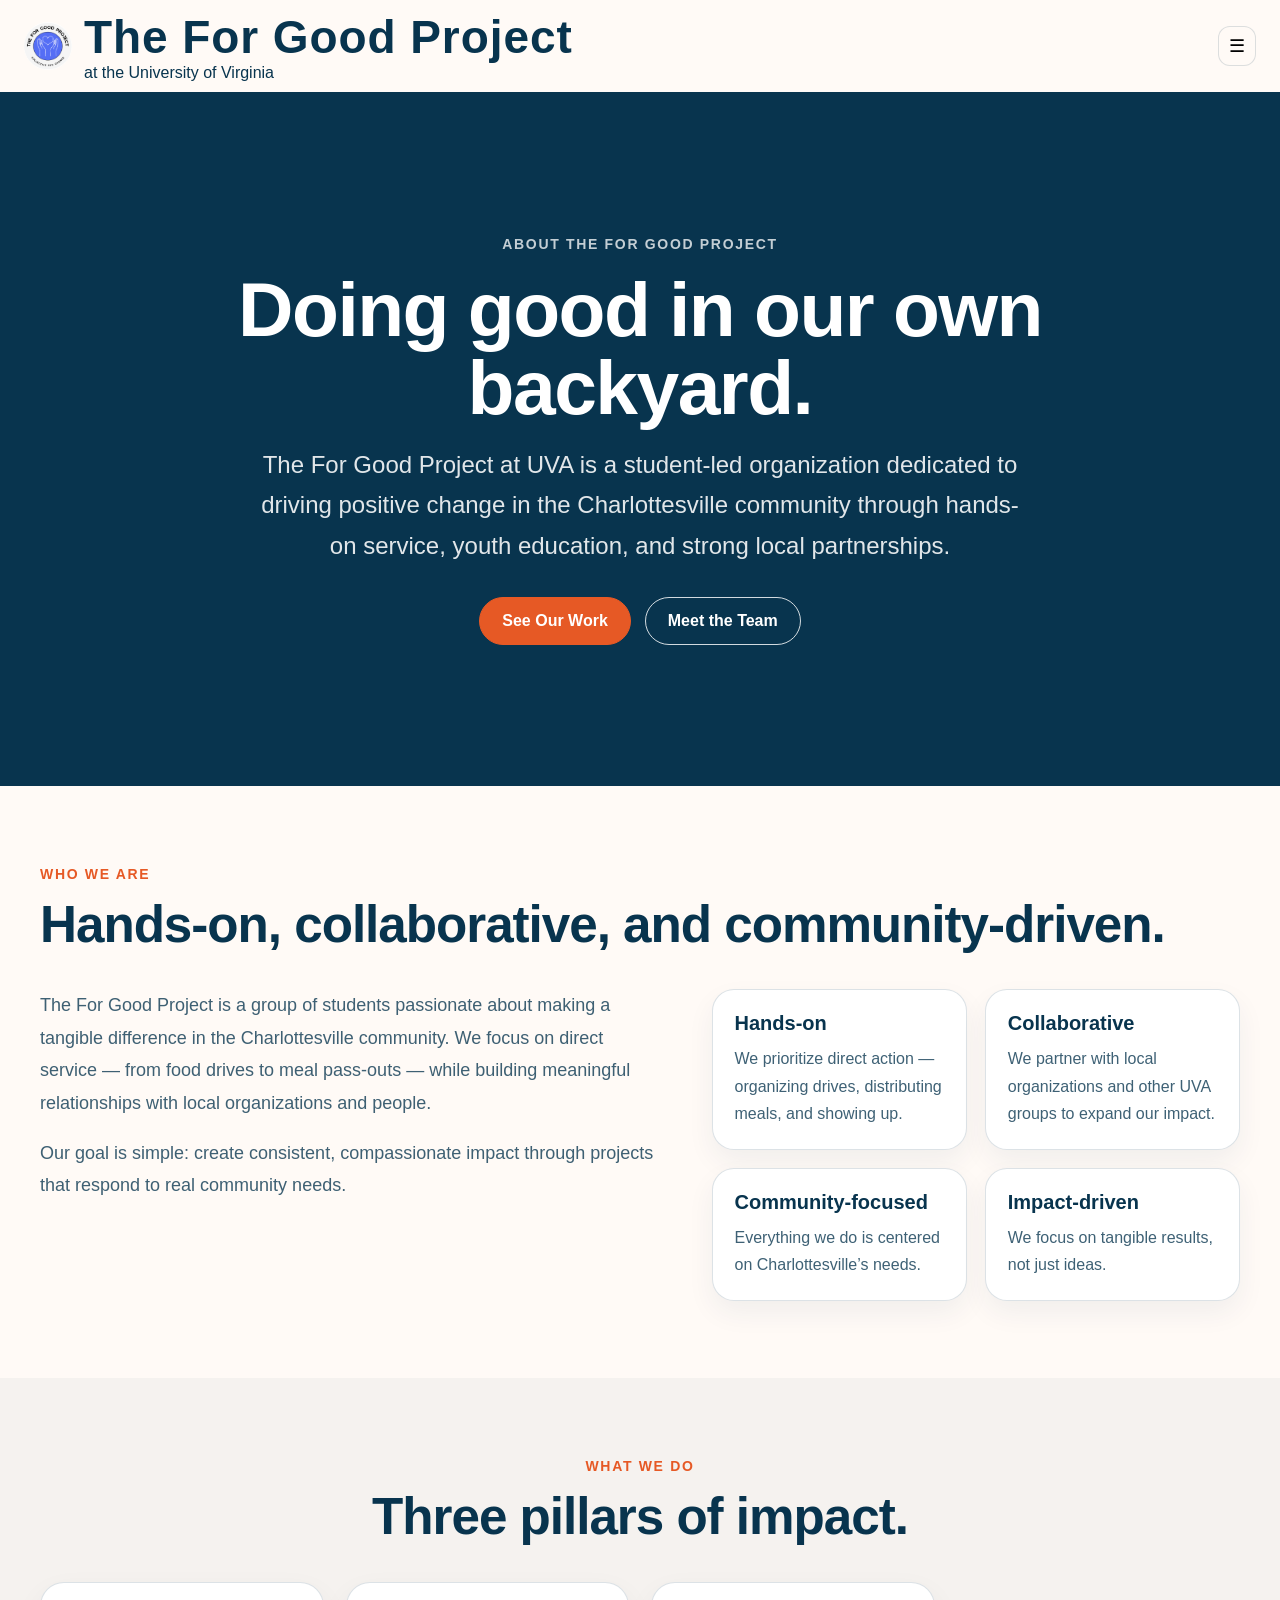
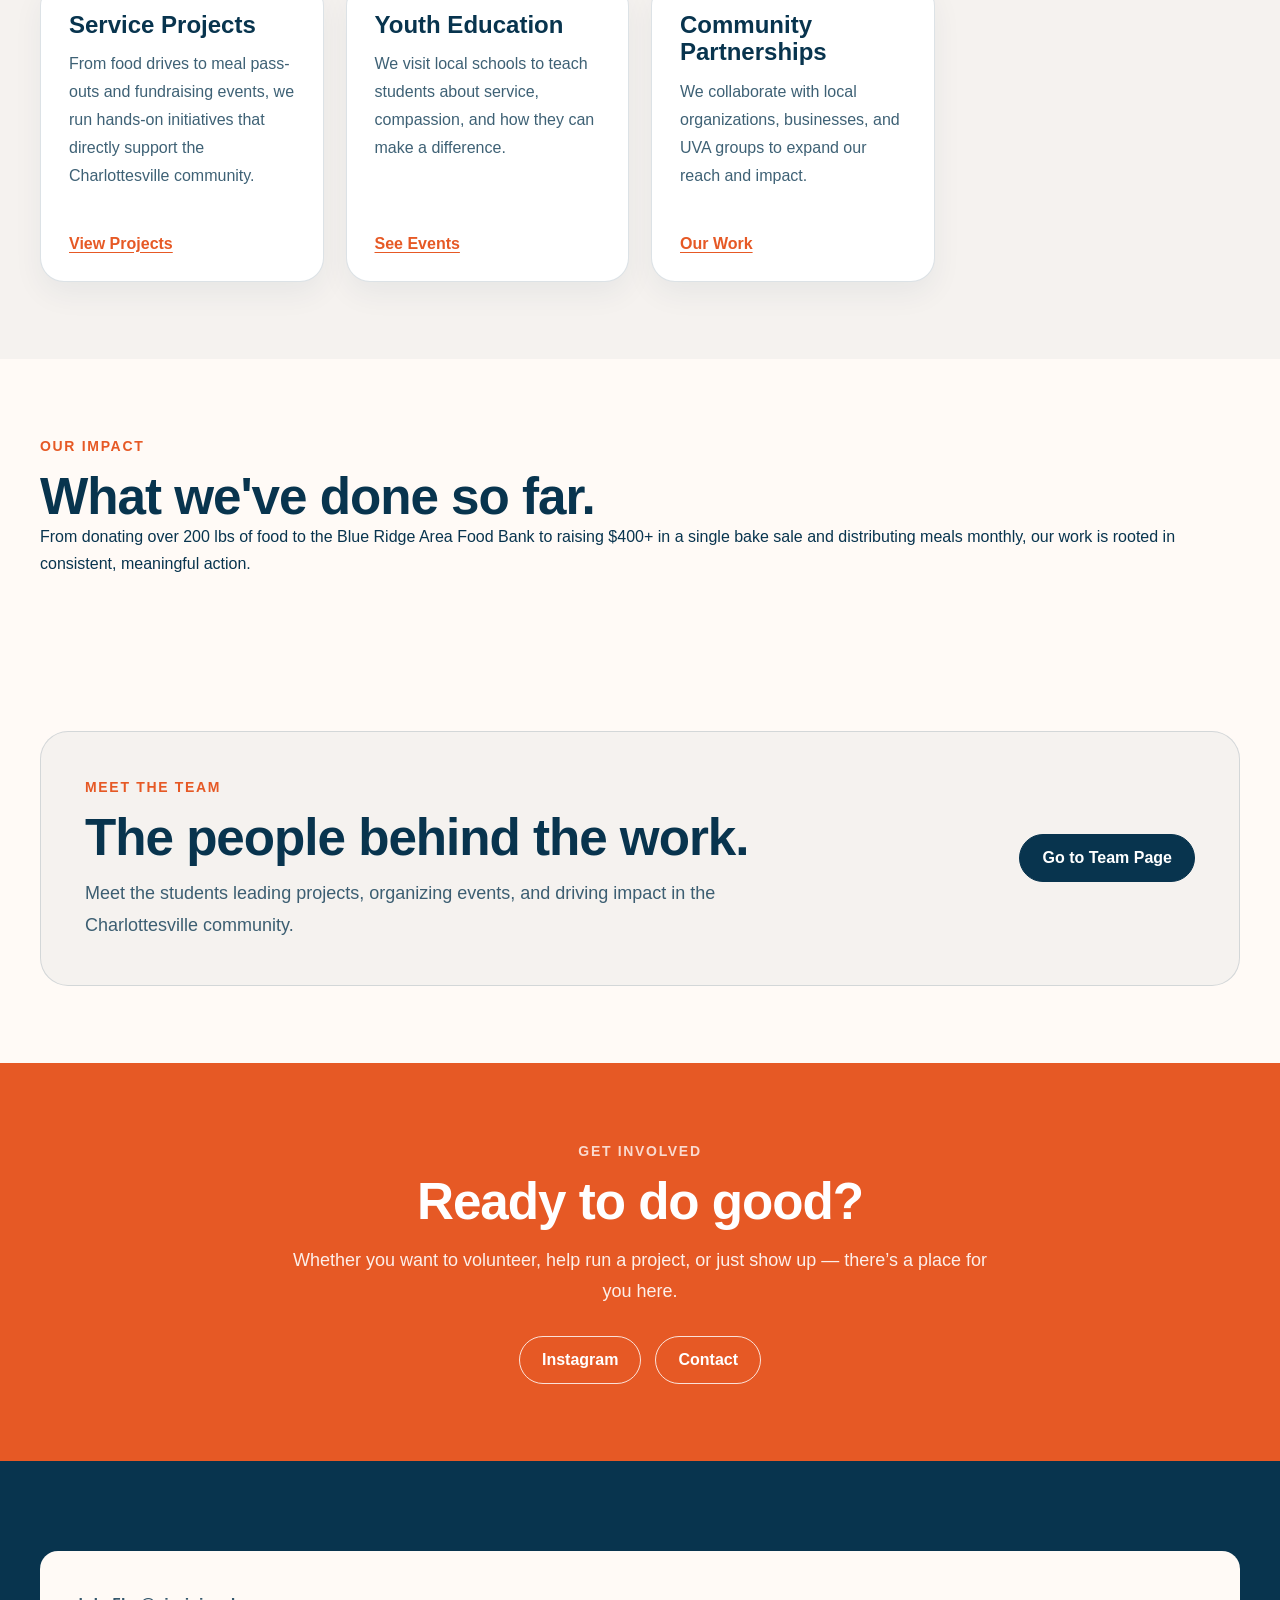
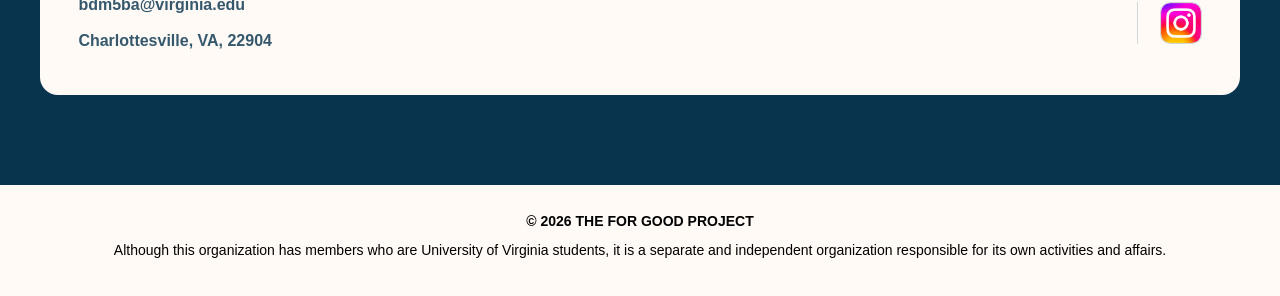
==== about/index.html @ 6362dd9d "Update index.html" ====
<!doctype html>
<html lang="en">
<head>
    <meta charset="utf-8" />
    <meta name="viewport" content="width=device-width, initial-scale=1" />

    <title>About | The For Good Project at UVA</title>
    <meta name="description"
          content="Learn about The For Good Project at UVA — a student-led organization focused on hands-on service, youth education, and community impact in Charlottesville." />
    <link rel="canonical" href="https://forgoodprojectuva.github.io/about/" />
    <meta property="og:site_name" content="The For Good Project at UVA" />

    <link rel="stylesheet" href="/css/styles.css" />
    <link rel="icon" type="image/png" href="/assets/brand/forgood-logo.png" />
</head>

<body>

<!-- ── HEADER ── -->
<header class="site-header">
    <div class="container header-inner">
        <a class="brand" href="/">
            <img src="/assets/brand/forgood-logo.png"
                 alt="For Good Project logo"
                 style="height:48px;width:48px;border-radius:50%;object-fit:contain;" />
            <div class="brand-meta">
                <div class="brand-name">The For Good Project</div>
                <div class="brand-tagline">at the University of Virginia</div>
            </div>
        </a>

        <button class="nav-toggle" aria-label="Open menu">☰</button>

        <nav class="site-nav" aria-label="Primary navigation">
            <a class="nav-link" href="/">Home</a>
            <a class="nav-link" href="/projects/">Projects</a>
            <a class="nav-link" href="/events/">Events</a>
            <a class="nav-link" href="/about/officers/">Officers</a>
            <a class="nav-link" href="/about/">Mission</a>
            
            <a class="nav-link nav-link--cta" href="/officers/#contact">Get Involved</a>
        </nav>
    </div>
</header>

<main class="aboutpage">

    <!-- HERO -->
    <section class="aboutpage-hero">
        <div class="aboutpage-container">
            <p class="aboutpage-hero__eyebrow">About The For Good Project</p>
            <h1 class="aboutpage-hero__title">Doing good in our own backyard.</h1>
            <p class="aboutpage-hero__text">
                The For Good Project at UVA is a student-led organization dedicated to driving positive change
                in the Charlottesville community through hands-on service, youth education, and strong local partnerships.
            </p>

            <div class="aboutpage-hero__actions">
                <a class="aboutpage-hero__button aboutpage-hero__button--accent" href="/projects/">See Our Work</a>
                <a class="aboutpage-hero__button aboutpage-hero__button--outline" href="/about/officers/">Meet the Team</a>
            </div>
        </div>
    </section>

    <!-- WHO WE ARE -->
    <section class="aboutpage-section aboutpage-section--light">
        <div class="aboutpage-container">
            <div class="aboutpage-section__heading">
                <p class="aboutpage-section__label">Who We Are</p>
                <h2 class="aboutpage-section__title">
                    Hands-on, collaborative, and community-driven.
                </h2>
            </div>

            <div class="aboutpage-who">
                <div class="aboutpage-who__text">
                    <p>
                        The For Good Project is a group of students passionate about making a tangible difference
                        in the Charlottesville community. We focus on direct service — from food drives to meal
                        pass-outs — while building meaningful relationships with local organizations and people.
                    </p>
                    <p>
                        Our goal is simple: create consistent, compassionate impact through projects that respond
                        to real community needs.
                    </p>
                </div>

                <div class="aboutpage-who__stats">
                    <div class="aboutpage-mini-card">
                        <h3 class="aboutpage-mini-card__title">Hands-on</h3>
                        <p class="aboutpage-mini-card__text">
                            We prioritize direct action — organizing drives, distributing meals, and showing up.
                        </p>
                    </div>

                    <div class="aboutpage-mini-card">
                        <h3 class="aboutpage-mini-card__title">Collaborative</h3>
                        <p class="aboutpage-mini-card__text">
                            We partner with local organizations and other UVA groups to expand our impact.
                        </p>
                    </div>

                    <div class="aboutpage-mini-card">
                        <h3 class="aboutpage-mini-card__title">Community-focused</h3>
                        <p class="aboutpage-mini-card__text">
                            Everything we do is centered on Charlottesville’s needs.
                        </p>
                    </div>

                    <div class="aboutpage-mini-card">
                        <h3 class="aboutpage-mini-card__title">Impact-driven</h3>
                        <p class="aboutpage-mini-card__text">
                            We focus on tangible results, not just ideas.
                        </p>
                    </div>
                </div>
            </div>
        </div>
    </section>

    <!-- WHAT WE DO -->
    <section class="aboutpage-section aboutpage-section--tint">
        <div class="aboutpage-container">
            <div class="aboutpage-section__heading aboutpage-section__heading--center">
                <p class="aboutpage-section__label">What We Do</p>
                <h2 class="aboutpage-section__title">Three pillars of impact.</h2>
            </div>

            <div class="aboutpage-cards">

                <article class="aboutpage-card">
                    <h3 class="aboutpage-card__title">Service Projects</h3>
                    <p class="aboutpage-card__text">
                        From food drives to meal pass-outs and fundraising events, we run hands-on initiatives
                        that directly support the Charlottesville community.
                    </p>
                    <a class="aboutpage-card__link" href="/projects/">View Projects</a>
                </article>

                <article class="aboutpage-card">
                    <h3 class="aboutpage-card__title">Youth Education</h3>
                    <p class="aboutpage-card__text">
                        We visit local schools to teach students about service, compassion, and how they can make a difference.
                    </p>
                    <a class="aboutpage-card__link" href="/events/">See Events</a>
                </article>

                <article class="aboutpage-card">
                    <h3 class="aboutpage-card__title">Community Partnerships</h3>
                    <p class="aboutpage-card__text">
                        We collaborate with local organizations, businesses, and UVA groups to expand our reach and impact.
                    </p>
                    <a class="aboutpage-card__link" href="/projects/">Our Work</a>
                </article>

            </div>
        </div>
    </section>

    <!-- IMPACT -->
    <section class="aboutpage-section aboutpage-section--light">
        <div class="aboutpage-container">
            <p class="aboutpage-section__label">Our Impact</p>
            <h2 class="aboutpage-section__title">What we've done so far.</h2>

            <p>
                From donating over 200 lbs of food to the Blue Ridge Area Food Bank to raising $400+ in a single
                bake sale and distributing meals monthly, our work is rooted in consistent, meaningful action.
            </p>
        </div>
    </section>

    <!-- TEAM CTA -->
    <section class="aboutpage-section aboutpage-section--light">
        <div class="aboutpage-container">
            <div class="aboutpage-team">
                <div class="aboutpage-team__content">
                    <p class="aboutpage-section__label">Meet the Team</p>
                    <h2 class="aboutpage-section__title">The people behind the work.</h2>
                    <p class="aboutpage-team__text">
                        Meet the students leading projects, organizing events, and driving impact in the Charlottesville community.
                    </p>
                </div>

                <div class="aboutpage-team__action">
                    <a class="aboutpage-team__button" href="/about/officers/">Go to Team Page</a>
                </div>
            </div>
        </div>
    </section>

    <!-- GET INVOLVED -->
    <section class="aboutpage-section aboutpage-section--accent" id="get-involved">
        <div class="aboutpage-container">
            <div class="aboutpage-involved">
                <p class="aboutpage-section__label aboutpage-section__label--light">Get Involved</p>
                <h2 class="aboutpage-section__title aboutpage-section__title--light">
                    Ready to do good?
                </h2>
                <p class="aboutpage-involved__text">
                    Whether you want to volunteer, help run a project, or just show up — there’s a place for you here.
                </p>

                <div class="aboutpage-involved__actions">
                    <a class="aboutpage-involved__button aboutpage-involved__button--outline"
                       href="https://www.instagram.com/theforgoodproject" target="_blank">
                        Instagram
                    </a>

                    <a class="aboutpage-involved__button aboutpage-involved__button--outline"
                       href="mailto:bdm5ba@virginia.edu">
                        Contact
                    </a>
                </div>
            </div>
        </div>
    </section>

</main>

<!-- CONTACT BAR -->
<section class="contact-section" id="contact">
    <div class="contact-strip">
        <div class="contact-strip-left">
            <p class="contact-line">
                <a class="contact-link" href="mailto:bdm5ba@virginia.edu">bdm5ba@virginia.edu</a>
            </p>
            <p class="contact-line">Charlottesville, VA, 22904</p>
        </div>

        <div class="contact-strip-right">
            <a class="social-icon"
               href="https://www.instagram.com/theforgoodproject"
               target="_blank">
                <img src="/assets/icons/instagram-icon.png" alt="" />
            </a>
        </div>
    </div>
</section>

<footer class="site-footer">
    <div class="container footer-inner">
        <span class="footer-copy">© <span id="year"></span> The For Good Project</span>

        <p class="footer-disclaimer">
            Although this organization has members who are University of Virginia students, it is a separate and independent organization responsible for its own activities and affairs.
        </p>
    </div>
</footer>

<script>
    document.getElementById("year").textContent = new Date().getFullYear();
</script>

<script src="/js/nav.js"></script>
</body>
</html>
---- css/styles.css ----
/* =========================================================
   Frugal Innovations
   ========================================================= */

@import url('https://fonts.googleapis.com/css2?family=Inter:wght@400;500;600;700;800&display=swap');

/* ---------- Design tokens ---------- */
:root{
    /* Brand / Wix colors */
    --bg: #FFFAF6;
    --panel: #08344E;
    --accent: #E65925;

    /* Typography */
    /* --font: system-ui, -apple-system, "Segoe UI", Roboto, Helvetica, Arial, "Noto Sans", "Liberation Sans", sans-serif; */
    --font: "Roboto", sans-serif;

    /* Supporting colors */
    --text: #08344E;
    --muted: rgba(8, 52, 78, 0.78);
    --muted2: rgba(8, 52, 78, 0.65);
    --border: rgba(8, 52, 78, 0.14);

    /* Layout */
    --header-h: 92px;
    --max: 1200px;
    --pad: 24px;

    /* Full-bleed split sizing (Wix-ish) */
    --gutter: clamp(28px, 7vw, 140px);
    --split-pad: clamp(88px, 7.5vw, 140px);
    --split-min-h: clamp(700px, 78vh, 900px);

    /* Cards / mats */
    --card-bg: #C7D1D5;
    --mat: rgba(127, 182, 204, 0.65);
}

/* ---------- Base reset ---------- */
*{ box-sizing: border-box; }
html, body{ height: 100%; }

body{
    margin: 0;
    background: var(--bg);
    color: var(--text);
    font-family: var(--font);
}

button, input, textarea, select{ font: inherit; }
a{ color: inherit; text-decoration: none; }
img{ display: block; max-width: 100%; height: auto; }

p{ margin: 0; line-height: 1.65; }
strong{ font-weight: 800; }

/* ---------- Layout helpers ---------- */
.container{
    width: min(var(--max), 100% - 2*var(--pad));
    margin: 0 auto;
}

.page{
    padding-top: calc(var(--header-h) + var(--promo-h, 0px));
}

.sr-only{
    position: absolute;
    width: 1px; height: 1px;
    padding: 0; margin: -1px;
    overflow: hidden;
    clip: rect(0,0,0,0);
    white-space: nowrap;
    border: 0;
}

/* ---------- Shared typography helpers ---------- */
.title-xl{
    margin: 0 0 34px;
    font-size: clamp(50px, 5.3vw, 76px);
    letter-spacing: -0.02em;
    font-weight: 800;
    color: var(--text);
}
.title-xl--light{ color: #fff; }

.title-lg{
    margin: 0 0 18px;
    font-size: clamp(34px, 3.1vw, 44px);
    letter-spacing: -0.01em;
    font-weight: 800;
    color: var(--text);
}
.title-lg--light{ color: #fff; }

.accent{
    color: var(--accent);
    font-weight: 650;
}

/* ---------- Buttons ---------- */
.btn{
    display: inline-flex;
    align-items: center;
    justify-content: center;
    padding: 12px 22px;
    border-radius: 999px;
    font-weight: 750;
    border: 1px solid transparent;
}
.btn.primary{
    background: var(--panel);
    color: #fff;
}

.btn:hover{
    transform: translateY(-1px);
}

/* =========================================================
   Header + Nav
   ========================================================= */
.site-header{
    position: fixed;
    top: 0; left: 0; right: 0;
    height: var(--header-h);
    background: var(--bg);
    z-index: 1000;
}

/* Targets your .container.header-inner element */
.site-header .header-inner{
    width: calc(100% - 2*var(--pad));
    max-width: none;
    margin: 0 auto;

    height: 100%;
    display: flex;
    align-items: center;
    justify-content: space-between;
    gap: 18px;
}

/* Brand */
.brand{
    display: flex;
    align-items: center;
    gap: 12px;
}

.brand-mark{ height: 70px; width: auto; }

.brand-name{
    font-size: 46px;
    font-weight: 800;
    letter-spacing: 0.02em;
}

.brand-meta--inline{
    display: flex;
    align-items: center;
    gap: 12px;
}

.brand-tagline--inline{
    margin-top: 0;
    line-height: 1.1;
    max-width: 170px;
}

/* Nav */
.site-nav{
    display: flex;
    align-items: center;
    gap: 22px;
}

.nav-link{
    padding: 10px 4px;
    font-weight: 650;
    color: var(--muted);
}

.nav-link.active{ color: var(--accent); }
.nav-link:hover{ color: var(--text); }

/* Dropdown */
.nav-dropdown{ position: relative; }

.dropdown-panel{
    display: none;
    position: absolute;
    top: 100%;
    left: 0;
    margin-top: 10px;
    min-width: 180px;
    background: var(--bg);
    border: 1px solid var(--border);
    border-radius: 14px;
    padding: 8px;
    z-index: 2000;
}

.dropdown-panel::before{
    content: "";
    position: absolute;
    left: 0;
    right: 0;
    top: -10px;
    height: 10px;
}

.nav-dropdown:hover .dropdown-panel,
.nav-dropdown:focus-within .dropdown-panel{
    display: block;
}

.dropdown-link{
    display: block;
    padding: 10px 10px;
    border-radius: 10px;
    font-weight: 650;
    color: var(--muted);
}
.dropdown-link:hover{ background: rgba(8,52,78,0.05); }

.nav-dropdown.open .dropdown-panel{ display: block; }

.nav-dropdown--right .dropdown-panel{
    left: auto;
    right: 0;
}

/* Mobile menu button */
.nav-toggle{
    display: none;
    border: 1px solid var(--border);
    background: var(--bg);
    border-radius: 12px;
    padding: 8px 10px;
    font-size: 18px;
}

/* =========================================================
   Promo banner
   ========================================================= */

:root{
    --promo-h: 0px;
    --promo-min-h: 52px;
    --promo-close-size: 34px;
    --promo-close-offset: 10px;
}

/* Adds space under fixed header only when banner exists */
body.has-promo{
    --promo-h: 0px;
}

/* Banner shell */
.promo-banner{
    position: fixed;
    top: var(--header-h);
    left: 0;
    right: 0;
    z-index: 999;

    background: var(--accent);
    color: #fff;
    border-top: 1px solid rgba(255,255,255,0.12);

    transform: translateY(-100%);
    opacity: 0;
    pointer-events: none;
    transition: transform 260ms ease, opacity 260ms ease;
}

/* Visible state */
body.has-promo .promo-banner{
    transform: translateY(0);
    opacity: 1;
    pointer-events: auto;
}

/* Inner layout */
.promo-banner-inner{
    min-height: var(--promo-min-h);
    display: flex;
    align-items: center;
    justify-content: space-between;
    gap: 18px;
    padding-top: 8px;
    padding-bottom: 8px;

    /* leaves room for the close button on the far right */
    padding-right: calc(var(--promo-close-size) + 20px);
}

/* Text */
.promo-banner-text{
    margin: 0;
    min-width: 0;
    flex: 1;

    font-size: 15px;
    line-height: 1.35;
    font-weight: 650;
    color: rgba(255,255,255,0.96);
}

/* Right-side action group */
.promo-banner-actions{
    display: flex;
    align-items: center;
    gap: 10px;
    flex-shrink: 0;
    flex-wrap: wrap;
}

/* Links / buttons */
.promo-banner-link{
    display: inline-flex;
    align-items: center;
    justify-content: center;
    flex-shrink: 0;

    padding: 8px 14px;
    border-radius: 999px;
    background: #fff;
    color: var(--panel);

    font-size: 14px;
    font-weight: 800;
    white-space: nowrap;

    transition: transform 120ms ease, opacity 120ms ease;
}

.promo-banner-link:hover{
    transform: translateY(-1px);
    opacity: 0.96;
}

/* Close button pinned to far right */
.promo-banner-close{
    position: absolute;
    top: 50%;
    right: var(--promo-close-offset);
    transform: translateY(-50%);

    width: var(--promo-close-size);
    height: var(--promo-close-size);
    border: 0;
    border-radius: 999px;
    background: transparent;
    color: #fff;

    display: inline-flex;
    align-items: center;
    justify-content: center;

    font-size: 24px;
    line-height: 1;
    cursor: pointer;
    opacity: 0.9;

    transition: background 120ms ease, opacity 120ms ease, transform 120ms ease;
}

.promo-banner-close:hover{
    background: rgba(255,255,255,0.14);
    opacity: 1;
    transform: translateY(-50%);
}

.promo-banner-close:focus-visible{
    outline: 2px solid rgba(255,255,255,0.9);
    outline-offset: 2px;
}

/* Mobile */
@media (max-width: 700px){
    .promo-banner-inner{
        min-height: auto;
        display: grid;
        grid-template-columns: 1fr;
        grid-template-areas:
            "text"
            "actions"
            "nav";
        align-items: start;
        gap: 6px;
        padding-top: 10px;
        padding-bottom: 10px;
        padding-right: calc(var(--promo-close-size) + 18px);
    }

    .promo-banner-text{
        grid-area: text;
        padding-right: 8px;
    }

    .promo-banner-actions{
        grid-area: actions;
        display: flex;
        justify-self: start;
        justify-content: flex-start;
        gap: 8px;
        flex-wrap: wrap;
        max-width: 100%;
    }

    .promo-banner-link{
        font-size: 13px;
        padding: 7px 12px;
        max-width: 100%;
        white-space: nowrap;
    }

    .promo-banner-nav{
        grid-area: nav;
        display: flex;
        align-items: center;
        justify-self: start;
        gap: 8px;
    }

    .promo-banner-close{
        top: 12px;
        right: var(--promo-close-offset);
        transform: none;
    }

    .promo-banner-close:hover{
        transform: none;
    }
}

.promo-banner-inner{
    min-height: var(--promo-min-h);
    display: grid;
    grid-template-columns: auto 1fr auto;
    align-items: center;
    gap: 18px;
    padding-top: 8px;
    padding-bottom: 8px;
    padding-right: calc(var(--promo-close-size) + 20px);
}

.promo-banner-nav{
    display: flex;
    align-items: center;
    gap: 10px;
    flex-shrink: 0;
}

.promo-banner-dots{
    display: flex;
    align-items: center;
    gap: 8px;
}

.promo-dot{
    width: 9px;
    height: 9px;
    border: 0;
    border-radius: 999px;
    background: rgba(255,255,255,0.45);
    padding: 0;
    cursor: pointer;
    transition: transform 120ms ease, background 120ms ease, opacity 120ms ease;
}

.promo-dot.is-active{
    background: #fff;
    transform: scale(1.15);
}

.promo-dot:hover{
    background: rgba(255,255,255,0.8);
}

.promo-banner-arrow{
    width: 28px;
    height: 28px;
    border: 0;
    border-radius: 999px;
    background: rgba(255,255,255,0.14);
    color: #fff;
    display: inline-flex;
    align-items: center;
    justify-content: center;
    font-size: 18px;
    line-height: 1;
    cursor: pointer;
    transition: background 120ms ease, transform 120ms ease;
}

.promo-banner-arrow:hover{
    background: rgba(255,255,255,0.22);
    transform: translateY(-1px);
}

/*
@media (max-width: 900px) and (min-width: 701px){
    .promo-banner-inner{
        grid-template-columns: 1fr;
        align-items: flex-start;
        gap: 8px;
    }

    .promo-banner-nav{ order: 2; }
    .promo-banner-text{ order: 1; }
    .promo-banner-actions{ order: 3; }
}
*/

/* =========================================================
   Homepage
   ========================================================= */
.mainpage-section-heading{
    max-width: 720px;
}

.mainpage-section-heading--center{
    margin-left: auto;
    margin-right: auto;
    text-align: center;
}

.mainpage-section-heading__eyebrow{
    margin: 0 0 12px;
    color: var(--accent);
    font-size: 13px;
    font-weight: 800;
    letter-spacing: 0.12em;
    text-transform: uppercase;
}

.mainpage-section-heading__eyebrow--light{
    color: rgba(255,255,255,0.76);
}

.mainpage-section-heading__title{
    margin: 0;
    color: var(--text);
    font-size: clamp(34px, 4vw, 58px);
    line-height: 1.08;
    font-weight: 800;
    letter-spacing: -0.02em;
}

.mainpage-btn{
    display: inline-flex;
    align-items: center;
    justify-content: center;
    min-height: 48px;
    padding: 12px 22px;
    border-radius: 999px;
    border: 1px solid transparent;
    font-weight: 750;
    transition: transform 120ms ease, background 120ms ease, border-color 120ms ease, color 120ms ease;
}

.mainpage-btn:hover{
    transform: translateY(-1px);
}

.mainpage-btn--light{
    background: #fff;
    color: var(--panel);
    border-color: #fff;
}

.mainpage-btn--outline{
    background: transparent;
    color: #fff;
    border-color: rgba(255,255,255,0.82);
}

.mainpage-btn--outline:hover{
    background: rgba(255,255,255,0.08);
}

/* ---------- Hero ---------- */

.mainpage-hero{
    padding: 0;
}

.mainpage-hero__inner{
    width: 100%;
    max-width: none;
    margin: 0;
    padding: 0;
    display: grid;
    grid-template-columns: 1fr 1fr;
    gap: 0;
    align-items: stretch;
}

.mainpage-hero__content{
    position: relative;
    max-width: 720px;
    padding-top: clamp(200px, 10vh, 200px);
    padding-right: clamp(28px, 4vw, 90px);
    padding-left: clamp(140px, 7vw, 200px);
}

.mainpage-hero__title{
    margin: 0 0 16px;
    font-size: clamp(58px, 5.2vw, 80px);
    line-height: 0.98;
    letter-spacing: -0.01em;
    font-weight: 500;
}

.mainpage-hero__subtitle{
    margin: 0 0 18px;
    color: var(--muted);
    font-weight: 650;
    line-height: 1.7;
    max-width: 56ch;
}

.mainpage-hero__media{
    background: var(--panel);
    min-height: clamp(860px, 72vh, 860px);
    display: flex;
    overflow: hidden;
    align-items: center;
    justify-content: center;
    padding: 0;
}

.mainpage-hero__image{
    width: 100%;
    height: 100%;
    object-fit: contain;
    object-position: center;
}

/* ---------- Intro ---------- */

.mainpage-intro{
    padding: clamp(78px, 8vw, 120px) 0;
}

.mainpage-intro__top{
    display: grid;
    grid-template-columns: 1.02fr 0.98fr;
    gap: clamp(28px, 4vw, 56px);
    align-items: start;
}

.mainpage-intro__copy p{
    color: var(--muted);
    font-size: 20px;
    line-height: 1.8;
    margin-top: 64px;
}

.mainpage-intro__copy p + p{
    margin-top: 18px;
}

.mainpage-intro__stats{
    margin-top: 32px;
    display: grid;
    grid-template-columns: repeat(3, minmax(0, 1fr));
    gap: 22px;
}

.mainpage-stat-card{
    background: #fff;
    border: 1px solid var(--border);
    border-radius: 22px;
    padding: 26px 24px;
    box-shadow: 0 12px 28px rgba(8, 52, 78, 0.06);
}

.mainpage-stat-card__label{
    margin: 0 0 10px;
    color: var(--accent);
    font-size: 13px;
    font-weight: 800;
    letter-spacing: 0.1em;
    text-transform: uppercase;
}

.mainpage-stat-card__title{
    margin: 0 0 12px;
    color: var(--text);
    font-size: 24px;
    line-height: 1.15;
    font-weight: 800;
}

.mainpage-stat-card__text{
    margin: 0;
    color: var(--muted);
    line-height: 1.75;
}

/* ---------- Values ---------- */

.mainpage-values{
    padding: clamp(70px, 8vw, 110px) 0;
    background: rgba(8, 52, 78, 0.04);
}

.mainpage-values__grid{
    margin-top: 32px;
    display: grid;
    grid-template-columns: repeat(3, minmax(0, 1fr));
    gap: 22px;
}

.mainpage-value-card{
    background: #fff;
    border: 1px solid var(--border);
    border-top: 4px solid var(--accent);
    border-radius: 22px;
    padding: 28px 24px;
    box-shadow: 0 12px 28px rgba(8, 52, 78, 0.05);
}

.mainpage-value-card__title{
    margin: 0 0 12px;
    color: var(--text);
    font-size: 26px;
    line-height: 1.15;
    font-weight: 800;
}

.mainpage-value-card__text{
    margin: 0;
    color: var(--muted);
    line-height: 1.8;
}

/* ---------- Process ---------- */

.mainpage-process{
    background: var(--panel);
    color: #fff;
    padding: clamp(70px, 8vw, 110px) 0;
}

.mainpage-process__grid{
    display: grid;
    grid-template-columns: 0.95fr 1.05fr;
    gap: clamp(28px, 4vw, 56px);
    align-items: start;
}

.mainpage-process__title{
    margin: 0;
    font-size: clamp(34px, 4vw, 58px);
    line-height: 1.08;
    font-weight: 800;
    letter-spacing: -0.02em;
    color: #fff;
}

.mainpage-process__text{
    margin: 18px 0 0;
    color: rgba(255,255,255,0.86);
    font-size: 18px;
    line-height: 1.8;
    max-width: 40ch;
}

.mainpage-process__steps{
    display: grid;
    grid-template-columns: repeat(2, minmax(0, 1fr));
    gap: 20px;
}

.mainpage-step-card{
    background: rgba(255,255,255,0.08);
    border: 1px solid rgba(255,255,255,0.14);
    border-radius: 22px;
    padding: 24px 22px;
}

.mainpage-step-card__number{
    margin: 0 0 14px;
    color: rgba(255,255,255,0.62);
    font-size: 13px;
    font-weight: 800;
    letter-spacing: 0.14em;
    text-transform: uppercase;
}

.mainpage-step-card__title{
    margin: 0 0 10px;
    color: #fff;
    font-size: 24px;
    line-height: 1.15;
    font-weight: 800;
}

.mainpage-step-card__text{
    margin: 0;
    color: rgba(255,255,255,0.84);
    line-height: 1.75;
}

/* ---------- Highlights ---------- */

.mainpage-highlights{
    padding: clamp(70px, 8vw, 110px) 0;
}

.mainpage-highlights__grid{
    margin-top: 32px;
    display: grid;
    grid-template-columns: repeat(2, minmax(0, 1fr));
    gap: 24px;
}

.mainpage-highlight-card{
    background: #fff;
    border: 1px solid var(--border);
    border-radius: 24px;
    overflow: hidden;
    box-shadow: 0 12px 28px rgba(8, 52, 78, 0.08);
    display: flex;
    flex-direction: column;
    height: 100%;
}

.mainpage-highlight-card__media{
    aspect-ratio: 16 / 10;
    background: rgba(8, 52, 78, 0.05);
}

.mainpage-highlight-card__media img{
    width: 100%;
    height: 100%;
    object-fit: cover;
    display: block;
}

.mainpage-highlight-card__body{
    padding: 24px;
    display: flex;
    flex-direction: column;
    gap: 12px;
    height: 100%;
}

.mainpage-highlight-card__title{
    margin: 0;
    color: var(--text);
    font-size: 28px;
    line-height: 1.12;
    font-weight: 800;
}

.mainpage-highlight-card__text{
    margin: 0;
    color: var(--muted);
    line-height: 1.75;
}

.mainpage-card-link{
    margin-top: auto;
    color: var(--accent);
    font-weight: 800;
    text-decoration: underline;
    text-underline-offset: 3px;
}

/* ---------- CTA ---------- */

.mainpage-cta{
    background: var(--accent);
    color: #fff;
    padding: clamp(54px, 7vw, 84px) 0;
}

.mainpage-cta__inner{
    max-width: 900px;
    text-align: center;
}

.mainpage-cta__eyebrow{
    margin: 0 0 10px;
    color: rgba(255,255,255,0.82);
    font-size: 13px;
    font-weight: 800;
    letter-spacing: 0.12em;
    text-transform: uppercase;
}

.mainpage-cta__title{
    margin: 0;
    font-size: clamp(36px, 4vw, 62px);
    line-height: 1.02;
    font-weight: 800;
    letter-spacing: -0.02em;
}

.mainpage-cta__text{
    margin: 16px auto 0;
    max-width: 760px;
    color: rgba(255,255,255,0.88);
    line-height: 1.75;
    font-size: 18px;
}

.mainpage-cta__actions{
    margin-top: 26px;
    display: flex;
    justify-content: center;
    gap: 14px;
    flex-wrap: wrap;
}

/* ---------- Responsive ---------- */

@media (max-width: 980px){
    .mainpage-hero__inner,
    .mainpage-intro__top,
    .mainpage-process__grid,
    .mainpage-highlights__grid{
        grid-template-columns: 1fr;
    }

    .mainpage-hero__content{
        padding-top: 24px;
        padding-left: var(--pad);
        padding-right: var(--pad);
        padding-bottom: 8px;
        max-width: none;
    }

    .mainpage-hero__media{
        min-height: 420px;
    }

    .mainpage-intro__stats,
    .mainpage-values__grid,
    .mainpage-process__steps{
        grid-template-columns: 1fr;
    }

    .mainpage-process__text{
        max-width: none;
    }
}

@media (max-width: 700px){
    .mainpage-cta__actions{
        flex-direction: column;
        align-items: stretch;
    }
}

/* =========================================================
   Contact section (strip)
   ========================================================= */
.contact-section{
    background: var(--panel);
    padding: clamp(50px, 9vw, 90px) 0;
}

.contact-strip{
    width: min(var(--max), 100% - 2*var(--pad));
    margin: 0 auto;
    background: var(--bg);
    border-radius: 18px;
    padding: clamp(26px, 3.2vw, 44px) clamp(22px, 3vw, 46px);

    display: grid;
    grid-template-columns: 1fr auto;
    align-items: center;
    gap: 22px;
}

.contact-strip-left{
    display: grid;
    gap: 10px;
}

.contact-line{
    color: rgba(8,52,78,0.82);
    font-weight: 650;
}

.contact-link:hover{
    text-decoration: underline;
    text-underline-offset: 3px;
}

.contact-strip-right{
    display: flex;
    align-items: center;
    justify-content: flex-end;
    gap: 14px;
    padding-left: 22px;
    border-left: 1px solid rgba(8,52,78,0.18);
}

.social-icon{
    width: 42px;
    height: 42px;
    border-radius: 10px;
    display: inline-flex;
    align-items: center;
    justify-content: center;
    background: rgba(8,52,78,0.06);
    border: 1px solid rgba(8,52,78,0.14);
    transition: transform 120ms ease, background 120ms ease;
    padding: 0;
    overflow: hidden;
}

.social-icon:hover{
    transform: translateY(-1px);
    background: rgba(8,52,78,0.10);
}

.social-icon img{
    width: 100%;
    height: 100%;
    object-fit: contain;
    transform: scale(1);
    display: block;
}

/* =========================================================
   Footer
   ========================================================= */
.site-footer{padding: 28px 0 34px; }

.footer-inner{
    display: grid;
    gap: 10px;                     /* tighter spacing between lines */
    justify-items: center;
    text-align: center;
    padding: 0 var(--pad);         /* small side padding */
}

.footer-copy{
    color: rgba(0,0,0,1);
    font-weight: 800;
    font-size: 14px;
    text-transform: uppercase;
}

.footer-disclaimer{
    margin: 0;
    max-width: 2000px;
    color: rgba(0,0,0,1);
    font-size: 14px;               /* readable but not huge */
    line-height: 1.65;
}

/* =========================================================
   Projects Page
   ========================================================= */

.projects-page{
    background: var(--bg);
}

.projects-eyebrow{
    margin: 0 0 12px;
    color: var(--accent);
    font-size: 13px;
    font-weight: 800;
    letter-spacing: 0.12em;
    text-transform: uppercase;
}

.projects-eyebrow--light{
    color: rgba(255,255,255,0.76);
}

.projects-section-title{
    margin: 0;
    color: var(--text);
    font-size: clamp(28px, 4vw, 48px);
    line-height: 1.08;
    font-weight: 800;
    letter-spacing: -0.02em;
    max-width: 1000px;
    padding: clamp(16px, 6vw, 16px) 0;
}

.projects-section-title--light{
    color: #fff;
}

.projects-btn-accent,
.projects-btn-outline{
    display: inline-flex;
    align-items: center;
    justify-content: center;
    padding: 12px 24px;
    border-radius: 999px;
    font-weight: 750;
    transition: transform 120ms ease, background 120ms ease, color 120ms ease, border-color 120ms ease;
}

.projects-btn-accent:hover{
    transform: translateY(-1px);
}
.projects-btn-outline:hover{
    transform: translateY(-1px);
    background: rgba(255, 255, 255, 0.08);
}

.projects-btn-accent{
    background: var(--accent);
    color: #fff;
    border: 1px solid var(--accent);
}

.projects-btn-outline{
    background: transparent;
    color: #fff;
    border: 1px solid rgba(255,255,255,0.82);
}

/* ---------- Hero ---------- */

.projects-hero{
    background: var(--panel);
    color: #fff;
    text-align: center;
    padding: clamp(84px, 11vw, 146px) 0;
}

.projects-hero__inner{
    max-width: 1200px;
}

.projects-hero__title{
    margin: 0;
    font-size: clamp(44px, 6vw, 84px);
    line-height: 1.02;
    font-weight: 800;
    letter-spacing: -0.02em;
}

.projects-hero__sub{
    margin: 16px auto 0;
    max-width: 760px;
    font-size: clamp(18px, 2vw, 24px);
    line-height: 1.7;
    color: rgba(255,255,255,0.88);
}

.projects-hero__actions{
    display: flex;
    justify-content: center;
    gap: 14px;
    flex-wrap: wrap;
    margin-top: 28px;
}

/* ---------- Intro ---------- */

.projects-intro{
    padding: clamp(64px, 8vw, 108px) 0;
}

.projects-intro__grid{
    display: grid;
    grid-template-columns: 1.60fr 0.95fr;
    gap: clamp(28px, 4vw, 56px);
    align-items: center; /* was: start */
}

.projects-intro__copy p{
    color: var(--muted);
    font-size: 18px;
    line-height: 1.75;
}

.projects-intro__copy p + p{
    margin-top: 18px;
}

.projects-intro__card{
    max-width: 560px;
    width: 100%;
    justify-self: end;
    background: #fff;
    border: 1px solid var(--border);
    border-radius: 18px;
    padding: 28px 26px;
    box-shadow: 0 12px 28px rgba(0,0,0,0.08);
}

.projects-intro__card h3{
    margin: 0 0 12px;
    color: var(--text);
    font-size: 28px;
    font-weight: 800;
    line-height: 1.2;
}

.projects-intro__card p{
    margin: 0;
    color: var(--muted);
    font-size: 16px;
    line-height: 1.75;
}

/* ---------- Project features ---------- */

.projects-feature{
    padding: clamp(64px, 8vw, 108px) 0;
}

.projects-feature--tint{
    background: rgba(8, 52, 78, 0.04);
}

.projects-feature__grid{
    display: grid;
    grid-template-columns: 1.05fr 0.95fr;
    gap: clamp(28px, 4vw, 56px);
    align-items: center;
}

.projects-feature--reverse .projects-feature__copy{
    order: 2;
}

.projects-feature--reverse .projects-feature__media{
    order: 1;
}

.projects-feature__title{
    margin: 0;
    color: var(--text);
    font-size: clamp(34px, 4vw, 58px);
    line-height: 1.08;
    font-weight: 800;
    letter-spacing: -0.02em;
}

.projects-feature__copy p:last-child{
    margin: 18px 0 0;
    color: var(--muted);
    font-size: 18px;
    line-height: 1.8;
}

.projects-feature__media img{
    width: 100%;
    min-height: 420px;
    border-radius: 18px;
    box-shadow: 0 16px 40px rgba(0,0,0,0.10);
    object-fit: cover;
    display: block;
}

/* ---------- Timeline ---------- */

.projects-timeline{
    background: var(--panel);
    color: #fff;
    padding: clamp(64px, 8vw, 108px) 0;
}

.projects-timeline__grid{
    display: grid;
    grid-template-columns: 0.95fr 1.05fr;
    gap: clamp(28px, 4vw, 56px);
    align-items: center;
}

.projects-timeline__copy p:last-child{
    margin: 18px 0 0;
    color: rgba(255,255,255,0.86);
    font-size: 18px;
    line-height: 1.75;
}

.projects-timeline__frame{
    background: #fff;
    border: 3px solid var(--text);
    border-radius: 10px;
    box-shadow: 0 16px 40px rgba(0,0,0,0.14);
    overflow: hidden;
}

.projects-timeline__img{
    display: block;
    width: 100%;
    height: auto;
}

/* ---------- CTA ---------- */

.projects-cta{
    background: var(--accent);
    color: #fff;
    padding: clamp(54px, 7vw, 84px) 0;
    text-align: center;
}

.projects-cta__title{
    margin: 0;
    font-size: clamp(34px, 4vw, 58px);
    line-height: 1.08;
    font-weight: 800;
    letter-spacing: -0.02em;
}

.projects-cta__actions{
    margin-top: 22px;
    display: flex;
    justify-content: center;
    gap: 14px;
    flex-wrap: wrap;
}

/* ---------- Responsive ---------- */

@media (max-width: 900px){
    .projects-intro__grid,
    .projects-feature__grid,
    .projects-timeline__grid{
        grid-template-columns: 1fr;
    }

    .projects-feature--reverse .projects-feature__copy,
    .projects-feature--reverse .projects-feature__media{
        order: initial;
    }

    .projects-feature__media img{
        min-height: 280px;
    }
}

@media (max-width: 700px){

    .projects-hero__actions,
    .projects-cta__actions{
        flex-direction: column;
        align-items: stretch;
    }
}

/* =========================================================
   Make-A-Thon Pages
   ========================================================= */

.makeathon-page{
    background: var(--bg);
}

.makeathon-section{
    padding: clamp(64px, 8vw, 108px) 0;
}

.makeathon-section--tint{
    background: rgba(8, 52, 78, 0.04);
}

.makeathon-section--dark{
    background: var(--panel);
    color: #fff;
}

.makeathon-eyebrow{
    margin: 0 0 12px;
    color: var(--accent);
    font-size: 13px;
    font-weight: 800;
    letter-spacing: 0.12em;
    text-transform: uppercase;
}

.makeathon-eyebrow--light{
    color: rgba(255,255,255,0.76);
}

.makeathon-copy{
    max-width: 860px;
}

.makeathon-copy p{
    color: var(--muted);
    font-size: 18px;
    line-height: 1.75;
}

.makeathon-copy--light p{
    color: rgba(255,255,255,0.86);
}

.makeathon-btn-light,
.makeathon-btn-accent,
.makeathon-btn-outline{
    display: inline-flex;
    align-items: center;
    justify-content: center;
    padding: 12px 22px;
    border-radius: 999px;
    font-weight: 750;
    transition: transform 120ms ease, background 120ms ease, color 120ms ease, border-color 120ms ease;
}

.makeathon-btn-light:hover,
.makeathon-btn-accent:hover{
    transform: translateY(-1px);
}
.makeathon-btn-outline:hover{
    transform: translateY(-1px);
    background: rgba(255, 255, 255, 0.08);
}

.makeathon-btn-light{
    background: #fff;
    color: var(--panel);
    border: 1px solid #fff;
}

.makeathon-btn-accent{
    background: var(--accent);
    color: #fff;
    border: 1px solid var(--accent);
}

.makeathon-btn-outline{
    background: transparent;
    color: #fff;
    border: 1px solid rgba(255,255,255,0.82);
}

/* ---------- Landing hero ---------- */

.makeathon-hero{
    background:
            var(--panel);
            /* linear-gradient(rgba(8, 52, 78, 0.88), rgba(8, 52, 78, 0.88)),
            url("/assets/make-a-thon/makeathon-main.jpg") center / cover no-repeat; */
    color: #fff;
    text-align: center;
    padding: clamp(84px, 11vw, 146px) 0;
}

.makeathon-hero__inner{
    max-width: 1500px;
}

.makeathon-hero__title{
    margin: 0;
    font-size: clamp(42px, 6vw, 84px);
    line-height: 1.02;
    font-weight: 800;
    letter-spacing: -0.02em;
}

.makeathon-hero__subtitle{
    margin: 16px auto 0;
    max-width: 760px;
    font-size: clamp(18px, 2vw, 26px);
    line-height: 1.6;
    color: rgba(255,255,255,0.88);
}

.makeathon-hero__actions{
    display: flex;
    justify-content: center;
    gap: 14px;
    flex-wrap: wrap;
    margin-top: 28px;
}

.makeathon-facts{
    background: var(--accent);
    color: #fff;
}

.makeathon-facts__row{
    display: flex;
    justify-content: center;
    flex-wrap: wrap;
    gap: 18px;
    padding: 18px 0;
    font-weight: 800;
    text-align: center;
}

.makeathon-facts__row span:not(:last-child)::after{
    content: "|";
    margin-left: 18px;
    color: rgba(255,255,255,0.6);
}

/* ---------- Overview ---------- */

.makeathon-overview{
    padding: clamp(64px, 8vw, 108px) 0;
}

.makeathon-overview__grid{
    display: grid;
    grid-template-columns: 1.05fr 0.95fr;
    gap: clamp(28px, 4vw, 56px);
    align-items: center;
}

.makeathon-overview__copy p{
    color: var(--muted);
    font-size: 18px;
    line-height: 1.75;
}

.makeathon-overview__copy p + p{
    margin-top: 18px;
}

.makeathon-overview__media img{
    width: 100%;
    border-radius: 18px;
    box-shadow: 0 16px 40px rgba(0,0,0,0.10);
    object-fit: cover;
}

.makeathon-callout{
    margin-top: 24px;
    padding: 18px 20px;
    background: rgba(8, 52, 78, 0.05);
    border-left: 4px solid var(--accent);
    border-radius: 0 14px 14px 0;
    color: var(--text);
    font-weight: 750;
    line-height: 1.6;
}

/* ---------- Shared card ---------- */

.makeathon-card{
    background: #fff;
    border: 1px solid var(--border);
    border-radius: 18px;
    padding: 24px 22px;
    box-shadow: 0 12px 28px rgba(0,0,0,0.08);
}

.makeathon-card h3{
    margin: 0 0 12px;
    font-size: 24px;
    font-weight: 800;
    color: var(--text);
}

.makeathon-card p{
    margin: 0;
    color: var(--muted);
    line-height: 1.7;
    font-size: 16px;
}

/* ---------- How it works ---------- */

.makeathon-how{
    background: rgba(8, 52, 78, 0.04);
    padding: clamp(64px, 8vw, 108px) 0;
}

.makeathon-how__grid{
    margin-top: 30px;
    display: grid;
    grid-template-columns: repeat(4, minmax(0, 1fr));
    gap: 20px;
}

/* ---------- Audience ---------- */

.makeathon-audience{
    padding: clamp(64px, 8vw, 108px) 0;
}

.makeathon-audience__grid{
    margin-top: 30px;
    display: grid;
    grid-template-columns: repeat(2, minmax(0, 1fr));
    gap: 24px;
}

.makeathon-audience__card{
    background: #fff;
    border: 1px solid var(--border);
    border-radius: 18px;
    padding: 28px 26px;
    box-shadow: 0 12px 28px rgba(0,0,0,0.08);
}

.makeathon-audience__card h3{
    margin: 0 0 12px;
    font-size: 30px;
    color: var(--text);
}

.makeathon-audience__card ul{
    margin: 0 0 18px 20px;
    padding: 0;
    color: var(--muted);
    line-height: 1.85;
    font-size: 17px;
}

.makeathon-audience__card a{
    color: var(--accent);
    font-weight: 800;
}

/* ---------- Timeline + inline split ---------- */

.makeathon-timeline{
    background: var(--panel);
    color: #fff;
    padding: clamp(64px, 8vw, 108px) 0;
}

.makeathon-timeline__grid,
.makeathon-process,
.makeathon-inline{
    display: grid;
    grid-template-columns: 1fr 1fr;
    gap: clamp(28px, 4vw, 56px);
    align-items: center;
}

.makeathon-timeline__copy p,
.makeathon-inline__copy p{
    color: rgba(255,255,255,0.86);
    line-height: 1.75;
    font-size: 18px;
}

.makeathon-inline__copy p{
    color: var(--muted);
}

.makeathon-timeline__media img,
.makeathon-process__media img,
.makeathon-inline__media img{
    width: 100%;
    border-radius: 18px;
    box-shadow: 0 16px 40px rgba(0,0,0,0.12);
}

.makeathon-mission{
    padding: clamp(64px, 8vw, 108px) 0;
}

.makeathon-mission__copy{
    max-width: 900px;
}

.makeathon-mission__copy p{
    color: var(--muted);
    font-size: 18px;
    line-height: 1.8;
}

.makeathon-mission__copy p + p{
    margin-top: 18px;
}

/* ---------- CTA ---------- */

.makeathon-cta{
    background: var(--accent);
    color: #fff;
    padding: clamp(54px, 7vw, 84px) 0;
    text-align: center;
}

.makeathon-cta__title{
    margin: 0;
    font-size: clamp(34px, 4vw, 58px);
    line-height: 1.08;
    font-weight: 800;
    letter-spacing: -0.02em;
}

.makeathon-cta__actions{
    margin-top: 22px;
    display: flex;
    justify-content: center;
    gap: 14px;
    flex-wrap: wrap;
}

/* ---------- Subhero ---------- */

.makeathon-subhero{
    background: var(--panel);
    color: #fff;
    text-align: center;
    padding: clamp(82px, 11vw, 110px) 0;
}

.makeathon-subhero--sponsor{
    /* background: linear-gradient(180deg, var(--panel) 0%, #0d4668 100%); */
    background: var(--panel);
}

.makeathon-subhero__inner{
    max-width: 860px;
}

.makeathon-subhero__title{
    margin: 0;
    font-size: clamp(38px, 5vw, 70px);
    line-height: 1.05;
    font-weight: 800;
    letter-spacing: -0.02em;
}

.makeathon-subhero__subtitle{
    margin: 16px auto 0;
    max-width: 760px;
    font-size: 20px;
    line-height: 1.65;
    color: rgba(255,255,255,0.88);
}

.makeathon-subhero .makeathon-btn-accent{
    margin-top: 26px;
}

/* ---------- Student page ---------- */

.makeathon-join__grid{
    margin-top: 30px;
    display: grid;
    grid-template-columns: repeat(4, minmax(0, 1fr));
    gap: 20px;
}

.makeathon-process__list{
    margin: 24px 0 0;
    padding-left: 22px;
    color: var(--muted);
    font-size: 18px;
    line-height: 1.9;
}

.makeathon-feature-list{
    margin-top: 34px;
    display: grid;
    grid-template-columns: repeat(2, minmax(0, 1fr));
    gap: 22px 34px;
}

.makeathon-feature-item{
    padding-bottom: 18px;
    border-bottom: 1px solid rgba(255,255,255,0.16);
}

.makeathon-feature-item h3{
    margin: 0 0 8px;
    color: #fff;
    font-size: 24px;
    font-weight: 800;
}

.makeathon-feature-item p{
    margin: 0;
    color: rgba(255,255,255,0.84);
    line-height: 1.72;
    font-size: 16px;
}

/* ---------- Sponsor page ---------- */

.makeathon-metrics{
    margin-top: 32px;
    display: grid;
    grid-template-columns: repeat(3, minmax(0, 1fr));
    gap: 22px;
}

.makeathon-metrics__card{
    background: var(--accent);
    color: #fff;
    border-radius: 18px;
    padding: 26px 22px;
    box-shadow: 0 12px 28px rgba(0,0,0,0.10);
}

.makeathon-metrics__card h3{
    margin: 0 0 12px;
    font-size: 28px;
    line-height: 1.2;
}

.makeathon-metrics__card p{
    margin: 0;
    line-height: 1.72;
    font-size: 16px;
}

.makeathon-sponsor-list{
    margin-top: 32px;
    display: grid;
    gap: 18px;
}

.makeathon-sponsor-list__item{
    display: grid;
    grid-template-columns: 290px 1fr;
    gap: 22px;
    align-items: start;
    padding: 22px 0;
    border-bottom: 1px solid rgba(255,255,255,0.14);
}

.makeathon-sponsor-list__item h3{
    margin: 0;
    color: #fff;
    font-size: 24px;
    font-weight: 800;
}

.makeathon-sponsor-list__item p{
    margin: 0;
    color: rgba(255,255,255,0.84);
    line-height: 1.74;
    font-size: 16px;
}

.makeathon-involvement{
    margin-top: 30px;
    display: grid;
    grid-template-columns: repeat(2, minmax(0, 1fr));
    gap: 22px;
}

.makeathon-partners{
    margin-top: 36px;
    display: grid;
    grid-template-columns: repeat(2, minmax(0, 1fr));
    gap: 40px;
}

.makeathon-partner{
    min-height: 240px;
    padding: 34px 28px 28px;
    border-radius: 24px;
    background: rgba(255,255,255,0.22);
    border: 1px solid rgba(255,255,255,0.12);

    display: flex;
    flex-direction: column;
    align-items: center;
    text-align: center;
}

.makeathon-partner__logo-wrap{
    height: 140px;              /* same reserved logo space for every sponsor */
    width: 100%;
    display: flex;
    align-items: center;
    justify-content: center;
    margin-bottom: 10px;
}

.makeathon-partner__logo{
    max-width: min(280px, 85%);
    max-height: 100%;
    width: auto;
    height: auto;
    object-fit: contain;
    display: block;
}

.makeathon-partner__name{
    margin: auto 0 0;           /* pushes the name to the same bottom position */
    font-size: 18px;
    font-weight: 800;
    color: #fff;
}

@media (max-width: 700px){
    .makeathon-partners{
        grid-template-columns: 1fr;
    }
}

/* ---------- Responsive ---------- */

@media (max-width: 1100px){
    .makeathon-how__grid,
    .makeathon-join__grid{
        grid-template-columns: repeat(2, minmax(0, 1fr));
    }

    .makeathon-metrics{
        grid-template-columns: 1fr;
    }

    .makeathon-partners{
        grid-template-columns: repeat(2, minmax(0, 1fr));
    }
}

@media (max-width: 900px){
    .makeathon-overview__grid,
    .makeathon-timeline__grid,
    .makeathon-process,
    .makeathon-inline,
    .makeathon-feature-list,
    .makeathon-involvement,
    .makeathon-audience__grid{
        grid-template-columns: 1fr;
    }

    .makeathon-sponsor-list__item{
        grid-template-columns: 1fr;
        gap: 8px;
    }
}

@media (max-width: 700px){
    .makeathon-how__grid,
    .makeathon-join__grid,
    .makeathon-involvement,
    .makeathon-partners{
        grid-template-columns: 1fr;
    }

    .makeathon-facts__row{
        gap: 10px;
    }

    .makeathon-facts__row span:not(:last-child)::after{
        display: none;
    }

    .makeathon-hero__actions,
    .makeathon-cta__actions{
        flex-direction: column;
        align-items: stretch;
    }
}

/* =========================================================
   DONATE PAGE
   ========================================================= */

.donate-hero {
    background: var(--panel);
    color: #fff;
    padding: 7rem 0 6rem;
}

.donate-hero__inner {
    max-width: 920px;
    margin: 0 auto;
    text-align: center;
}

.donate-kicker,
.donate-section-kicker {
    margin: 0 0 0.9rem;
    font-size: 0.72rem;
    font-weight: 800;
    letter-spacing: 0.16em;
    text-transform: uppercase;
    color: var(--accent);
}

.donate-kicker,
.donate-section-kicker--light {
    color: rgba(255, 255, 255, 0.82);
}

.donate-hero__title {
    margin: 0;
    font-size: clamp(2.5rem, 5.4vw, 4.9rem);
    line-height: 0.98;
    font-weight: 800;
    letter-spacing: -0.03em;
}

.donate-hero__text {
    max-width: 700px;
    margin: 1.15rem auto 0;
    color: rgba(255, 255, 255, 0.82);
    font-size: 1.05rem;
    line-height: 1.8;
}

.donate-hero__actions,
.donate-cta__actions {
    display: flex;
    justify-content: center;
    gap: 0.85rem;
    flex-wrap: wrap;
    margin-top: 1.8rem;
}

.donate-section {
    padding: 5.5rem 0;
}

.donate-section--light {
    background: var(--bg);
}

.donate-section--soft {
    background: #f6f2ee;
}

.donate-section--navy {
    background: var(--panel);
}

.donate-section-title {
    margin: 0;
    color: var(--text);
    font-size: clamp(2rem, 4vw, 3.25rem);
    line-height: 1.03;
    font-weight: 800;
    letter-spacing: -0.03em;
    max-width: 24ch;
}

.donate-section-title--light {
    color: #fff;
}

.donate-section-text {
    margin: 1rem 0 0;
    color: var(--muted);
    line-height: 1.8;
    max-width: 64ch;
}

.donate-section-text--light {
    color: rgba(255, 255, 255, 0.82);
}

.donate-support-grid {
    display: grid;
    gap: 1.4rem;
    margin-top: 2rem;
    grid-template-columns: repeat(3, minmax(0, 1fr));
}

.donate-card {
    background: #fff;
    border: 1px solid var(--border);
    border-radius: 20px;
    box-shadow: 0 12px 28px rgba(8, 52, 78, 0.08);
}

.donate-card--option,
.donate-card--support,
.donate-card--collab {
    display: flex;
    flex-direction: column;
    padding: 1.6rem;
}

.donate-card-kicker {
    margin: 0 0 0.5rem;
    color: var(--accent);
    font-size: 0.72rem;
    font-weight: 800;
    letter-spacing: 0.14em;
    text-transform: uppercase;
}

.donate-card-title {
    margin: 0 0 0.5rem;
    color: var(--text);
    font-size: 1.7rem;
    line-height: 1.05;
    font-weight: 800;
    letter-spacing: -0.02em;
}

.donate-card-title--small {
    font-size: 1.32rem;
}

.donate-card-text {
    margin: 0.9rem 0 1rem;
    color: var(--muted);
    line-height: 1.75;
}

.donate-btn {
    display: inline-flex;
    align-items: center;
    justify-content: center;
    min-height: 46px;
    margin-top: auto;
    padding: 0.82rem 1.2rem;
    border: 1px solid transparent;
    border-radius: 999px;
    font-size: 0.96rem;
    font-weight: 700;
    text-decoration: none;
    transition:
            background-color 0.2s ease,
            color 0.2s ease,
            border-color 0.2s ease,
            transform 0.2s ease,
            box-shadow 0.2s ease;
}

.donate-btn:hover {
    transform: translateY(-1px);
}

.donate-btn--full {
    width: 100%;
    margin-top: 1.2rem;
}

.donate-btn--accent {
    background: var(--accent);
    color: #fff;
    box-shadow: 0 10px 24px rgba(230, 89, 37, 0.22);
}

.donate-btn--navy {
    background: var(--panel);
    color: #fff;
}

.donate-btn--outline-light {
    background: transparent;
    color: #fff;
    border-color: rgba(255, 255, 255, 0.38);
}

.donate-btn--outline-light:hover,
.donate-btn--outline-white:hover {
    background: rgba(255, 255, 255, 0.08);
}

.donate-btn--outline-white {
    background: transparent;
    color: #fff;
    border-color: rgba(255, 255, 255, 0.62);
}

.donate-card--collab .donate-btn {
    margin-top: 1rem;
}

.donate-methods-layout {
    display: grid;
    gap: 1.4rem;
    margin-top: 2rem;
    grid-template-columns: minmax(280px, 0.8fr) minmax(0, 1.3fr);
    align-items: start;
}

.donate-methods-list {
    display: grid;
    gap: 1rem;
    align-content: start;
}

.donate-method-tab {
    width: 100%;
    padding: 1.35rem 1.4rem;
    border: 1px solid var(--border);
    border-radius: 20px;
    background: #fff;
    box-shadow: 0 12px 28px rgba(8, 52, 78, 0.08);
    text-align: left;
    cursor: pointer;
    font: inherit;
    color: inherit;
    transition:
            transform 0.2s ease,
            border-color 0.2s ease,
            box-shadow 0.2s ease,
            background-color 0.2s ease;
}

.donate-method-tab:hover {
    transform: translateY(-1px);
}

.donate-method-tab.is-active {
    border-color: rgba(230, 89, 37, 0.42);
    box-shadow:
            0 12px 28px rgba(8, 52, 78, 0.08),
            0 0 0 3px rgba(230, 89, 37, 0.10);
}

.donate-method-tab__title {
    display: block;
    margin: 0.5rem 0 0;
    color: var(--text);
    font-size: 1.55rem;
    line-height: 1.05;
    font-weight: 800;
    letter-spacing: -0.02em;
}

.donate-method-tab__text {
    display: block;
    margin-top: 0.75rem;
    color: var(--muted);
    line-height: 1.65;
}

.donate-detail-card {
    min-height: 0;
    align-self: start;
}

.donate-detail-panel[hidden] {
    display: none !important;
}

.donate-detail-panel--zelle {
    display: grid;
    grid-template-columns: minmax(0, 1fr) 220px;
    column-gap: 1.5rem;
    row-gap: 0.5rem;
    align-items: start;
}

.donate-detail-panel--zelle .donate-card-kicker,
.donate-detail-panel--zelle .donate-card-title {
    grid-column: 1 / -1;
    margin: 0;
}

.donate-card-text--zelle {
    grid-column: 1 / 2;
    max-width: 48ch;
    margin: 0 0 0.1rem;
}

.donate-zelle-copy {
    grid-column: 1 / 2;
    display: grid;
    gap: 0.5rem;
    align-content: start;
}

.donate-zelle-block {
    min-height: 40px;
    display: flex;
    flex-direction: column;
    justify-content: center;
}

.donate-zelle-label {
    margin: 0 0 0.12rem;
    color: var(--text);
    font-size: 0.98rem;
    font-weight: 700;
    line-height: 1.2;
}

.donate-zelle-value {
    margin: 0;
    color: var(--text);
    font-size: 1.12rem;
    font-weight: 500;
    line-height: 1.35;
    max-width: 34ch;
}

.donate-qr--side {
    grid-column: 2 / 3;
    grid-row: 3 / span 2;
    margin: 0;
    align-self: start;
}

.donate-qr--side img {
    display: block;
    width: 100%;
    aspect-ratio: 1 / 1;
    object-fit: contain;
    border: 1px solid var(--border);
    border-radius: 18px;
    background: #fff;
    padding: 0.35rem;
}

.donate-collab {
    display: grid;
    grid-template-columns: minmax(0, 1.25fr) minmax(320px, 0.8fr);
    gap: 1.6rem;
    align-items: center;
}

.donate-cta {
    background: var(--accent);
    padding: 4.75rem 0;
}

.donate-cta__inner {
    text-align: center;
}

.donate-cta__title {
    margin: 0;
    color: #fff;
    font-size: clamp(2.2rem, 4.4vw, 3.8rem);
    line-height: 1;
    font-weight: 800;
    letter-spacing: -0.03em;
}

@media (max-width: 980px) {
    .donate-methods-layout,
    .donate-support-grid,
    .donate-collab {
        grid-template-columns: 1fr;
    }

    .donate-section-title {
        max-width: none;
    }
}

@media (max-width: 820px) {
    .donate-detail-panel--zelle {
        grid-template-columns: 1fr;
    }

    .donate-card-text--zelle,
    .donate-zelle-copy,
    .donate-qr--side {
        grid-column: 1 / 2;
        grid-row: auto;
    }

    .donate-qr--side {
        max-width: 220px;
    }
}

@media (max-width: 640px) {
    .donate-hero {
        padding: 5.5rem 0 4.75rem;
    }

    .donate-section {
        padding: 4.25rem 0;
    }

    .donate-card--option,
    .donate-card--support,
    .donate-card--collab {
        padding: 1.25rem;
    }

    .donate-hero__actions,
    .donate-cta__actions {
        flex-direction: column;
    }

    .donate-hero__actions .donate-btn,
    .donate-cta__actions .donate-btn {
        width: 100%;
    }
}

/* =========================================================
   Collaborations Page
   ========================================================= */

.collaborations-page{
    background: var(--bg);
}

.collabs-eyebrow{
    margin: 0 0 12px;
    color: var(--accent);
    font-size: 13px;
    font-weight: 800;
    letter-spacing: 0.12em;
    text-transform: uppercase;
}
.collabs-eyebrow--light {
    color: rgba(255, 255, 255, 0.76);
}

/* ---------- Hero ---------- */

.collabs-hero{
    background: var(--panel);
    padding: clamp(52px, 7vw, 88px) 0;
}

.collabs-hero__inner{
    display: flex;
    justify-content: center;
}

.collabs-hero__card{
    width: 100%;
    max-width: 1000px;
    text-align: center;
    color: #fff;
}

.collabs-hero__title{
    margin: 0;
    color: #fff;
    font-weight: 800;
    letter-spacing: -0.02em;
    font-size: clamp(42px, 6vw, 84px);
    line-height: 1.02;
}

.collabs-hero__lead{
    margin: 16px auto 0;
    max-width: 760px;
    color: rgba(255,255,255,0.88);
    line-height: 1.7;
    font-size: clamp(18px, 2vw, 24px);
}

.collabs-btn-accent{
    display: inline-flex;
    align-items: center;
    justify-content: center;
    padding: 12px 22px;
    margin-top: 28px;
    border-radius: 999px;
    background: var(--accent);
    color: #fff;
    border: 1px solid var(--accent);
    font-weight: 750;
    text-decoration: none;
    transition: transform 120ms ease, background 120ms ease, border-color 120ms ease;
}

.collabs-btn-accent:hover{
    transform: translateY(-1px);
}

.collabs-hero__actions{
    display: flex;
    justify-content: center;
    flex-wrap: wrap;
    gap: 14px;
}

/* ---------- Partners section ---------- */

.collabs-partners{
    background: var(--bg);
    padding: clamp(64px, 8vw, 108px) 0;
}

.partners{
    max-width: 1100px;
    margin: 0 auto;
    display: grid;
    gap: 28px;
}

.partner{
    display: grid;
    grid-template-columns: minmax(240px, 340px) 1fr;
    grid-template-areas: "media body";
    gap: clamp(22px, 4vw, 44px);
    align-items: center;
    padding: 28px;
    background: #fff;
    border: 1px solid var(--border);
    border-radius: 20px;
    box-shadow: 0 12px 28px rgba(0,0,0,0.08);
}

.partner__media{
    grid-area: media;
}

.partner__body{
    grid-area: body;
}

.partner--reverse{
    grid-template-columns: 1fr minmax(240px, 340px);
    grid-template-areas: "body media";
}

.partner__img{
    width: 100%;
    height: 240px;
    display: block;
    object-fit: contain;
    border-radius: 16px;
    background: rgba(8, 52, 78, 0.04);
    padding: 14px;
}

.partner__title{
    margin: 0 0 12px;
    color: var(--text);
    font-weight: 800;
    font-size: clamp(28px, 3vw, 40px);
    line-height: 1.1;
    letter-spacing: -0.02em;
}

.partner__text{
    margin: 0;
    color: var(--muted);
    line-height: 1.75;
    font-size: 18px;
    max-width: 700px;
}

/* ---------- Responsive ---------- */

@media (max-width: 900px){
    .partner,
    .partner--reverse{
        grid-template-columns: 1fr;
        grid-template-areas:
            "media"
            "body";
        gap: 20px;
    }

    .partner__img{
        height: 220px;
    }
}

@media (max-width: 700px){
    .collabs-hero{
        padding: clamp(40px, 5vw, 64px) 0;
    }

    .partner{
        padding: 22px;
    }

    .partner__img{
        height: 190px;
    }

    .partner__text{
        font-size: 17px;
    }
}

/* =========================================================
   Events Page — Dark vertical card + ONE light image frame
   ========================================================= */
.events-eyebrow{
    margin: 0 0 12px;
    color: var(--accent);
    font-size: 13px;
    font-weight: 800;
    letter-spacing: 0.12em;
    text-transform: uppercase;
}

.events-eyebrow--light{
    color: rgba(255,255,255,0.76);
}

.events-hero{
    background: var(--panel);
    color: #fff;
    padding: clamp(42px, 6vw, 78px) 0;
    text-align: center;
}
.events-hero__inner{ max-width: 920px; }
.events-hero__title{
    margin: 0;
    font-size: 56px;
    letter-spacing: 0.2px;
}
.events-hero__sub{
    margin: 14px auto 0;
    max-width: 760px;
    line-height: 1.65;
    opacity: 0.92;
    font-size: 18px;
}
.events-hero__cta{
    display: inline-block;
    margin-top: 18px;
    padding: 12px 22px;
    border-radius: 999px;
    background: var(--accent);
    color: #fff;
    text-decoration: none;
    font-weight: 700;
    letter-spacing: 0.2px;
}
.events-hero__cta:hover{
    transform: translateY(-1px);
}

/* =========================================================
   Events Page — fixed-height card + overlay details
   ========================================================= */

.events-section{
    padding: clamp(28px, 4vw, 54px) 0 clamp(36px, 5vw, 70px);
}
.events-section__title{
    margin: 20px 0 18px;
    text-align: left;
    font-size: 44px;
    color: var(--text);
}

/* =========================================================
    Google Calendar embed
   ========================================================= */
.events-calendar{
    margin: 18px 0 34px;
    border: 1px solid var(--border);
    border-radius: 18px;
    overflow: hidden;          /* rounds the iframe corners */
    background: #fff;
}

.events-calendar__title{
    margin: 20px 0 18px;
    text-align: center;
    font-size: 44px;
    color: var(--text);
}

.events-calendar__iframe{
    display: block;
    width: 100%;
    height: 650px;             /* desktop height */
    border: 0;
}

@media (max-width: 700px){
    .events-calendar__iframe{
        height: 520px;           /* mobile height */
    }
}

/* Grid */
.events-grid{
    display: grid;
    grid-template-columns: repeat(3, minmax(0, 1fr));
    gap: clamp(18px, 2.4vw, 28px);
    align-items: stretch;
}
@media (max-width: 980px){
    .events-grid{ grid-template-columns: repeat(2, minmax(0, 1fr)); }
}
@media (max-width: 640px){
    .events-grid{ grid-template-columns: 1fr; }
}

/* Card */
.event-card{
    --pad: 22px;
    --pad-bottom: 20px;

    position: relative;
    background: rgba(127, 182, 204, 0.5);
    border-radius: 18px;
    padding: var(--pad) var(--pad) var(--pad-bottom);
    box-shadow: 0 14px 34px rgba(0,0,0,0.10);

    height: 100%;
    min-height: 640px;
}

/* Front defines the height */
.event-front{
    min-height: 100%;
    display: flex;
    flex-direction: column;
    align-items: center;
    text-align: center;
    gap: 10px;
}

/* ONE image frame */
.event-image{
    width: min(100%, 320px);
    border-radius: 16px;
    background: rgba(127, 182, 204, 0.5);
    padding: 14px;
    box-sizing: border-box;
}

/* The actual crop box (clips the image) */
.event-image__viewport{
    width: 100%;
    aspect-ratio: 4 / 5;
    border-radius: 10px;
    overflow: hidden;
    background: #fff;
}

.event-image__viewport img {
    width: 100%;
    height: 100%;
    display: block;
    object-fit: cover;
    object-position: center;
}

/* Text */
.event-title{
    margin: 6px 0 0;
    color: var(--text);
    font-size: 24px;
    font-weight: 800;
    min-height: 2.6em; /* keeps 1-line and 2-line titles more consistent */
    display: flex;
    align-items: center;
    justify-content: center;
}
.event-meta{
    margin: 0;
    color: rgba(8, 52, 78, 0.78);
    font-size: 18px;
    line-height: 1.35;
    max-width: 92%;
}

/* Button */
.event-btn{
    margin-top: auto; /* pushes button to the bottom */
    border: 0;
    background: var(--accent);
    color: #fff;
    font-weight: 800;
    padding: 12px 22px;
    border-radius: 999px;
    cursor: pointer;
}

/* DETAILS overlay: covers the same space as the front */
.event-details{
    position: absolute;
    left: var(--pad);
    right: var(--pad);
    top: var(--pad);
    bottom: var(--pad-bottom);

    display: grid;
    justify-items: center;
    text-align: center;
    gap: 10px;

    opacity: 0;
    visibility: hidden;
    pointer-events: none;

    /* if details text is longer than the card height, it scrolls */
    overflow: auto;
}

/* open state: show details overlay, hide front visually (but keep its size) */
.event-card.is-open .event-details{
    opacity: 1;
    visibility: visible;
    pointer-events: auto;
}
.event-card.is-open .event-front{
    visibility: hidden;
    pointer-events: none;
}

/* Close button inside the card */
.event-close{
    position: absolute;
    top: 6px;
    right: 6px;
    width: 34px;
    height: 34px;
    border-radius: 10px;
    border: 1px solid rgba(8,52,78,0.16);
    background: rgba(255,255,255,0.40);
    color: rgba(8,52,78,0.78);
    font-size: 20px;
    line-height: 1;
    cursor: pointer;
}

/* Details paragraph */
.event-desc{
    margin: 10px auto 0;
    max-width: 44ch;
    color: rgba(8,52,78,0.86);
    line-height: 1.6;
    font-size: 22px;
}

.event-link {
    text-decoration: underline;
}


/* =========================================================
   Competitions Page
   ========================================================= */

.competitions-page{
    background: var(--bg);
}

.competitions-eyebrow{
    margin: 0 0 12px;
    color: var(--accent);
    font-size: 13px;
    font-weight: 800;
    letter-spacing: 0.12em;
    text-transform: uppercase;
}

.competitions-eyebrow--light{
    color: rgba(255,255,255,0.76);
}

.competitions-section-title{
    margin: 0;
    color: var(--text);
    font-size: clamp(34px, 4vw, 58px);
    line-height: 1.08;
    font-weight: 800;
    letter-spacing: -0.02em;
}

.competitions-btn-accent,
.competitions-btn-outline{
    display: inline-flex;
    align-items: center;
    justify-content: center;
    padding: 12px 22px;
    border-radius: 999px;
    font-weight: 750;
    transition: transform 120ms ease, background 120ms ease, color 120ms ease, border-color 120ms ease;
}

.competitions-btn-accent:hover{
    transform: translateY(-1px);
}
.competitions-btn-outline:hover{
    transform: translateY(-1px);
    background: rgba(255, 255, 255, 0.08);
}

.competitions-btn-accent{
    background: var(--accent);
    color: #fff;
    border: 1px solid var(--accent);
}

.competitions-btn-outline{
    background: transparent;
    color: #fff;
    border: 1px solid rgba(255,255,255,0.82);
}

/* ---------- Hero ---------- */

.competitions-hero{
    background: var(--panel);
    color: #fff;
    text-align: center;
    padding: clamp(84px, 11vw, 146px) 0;
}

.competitions-hero__inner{
    max-width: 1000px;
}

.competitions-hero__title{
    margin: 0;
    font-size: clamp(44px, 6vw, 80px);
    line-height: 1.02;
    font-weight: 800;
    letter-spacing: -0.02em;
}

.competitions-hero__sub{
    margin: 16px auto 0;
    max-width: 760px;
    font-size: clamp(18px, 2vw, 24px);
    line-height: 1.7;
    color: rgba(255,255,255,0.88);
}

.competitions-hero__actions{
    display: flex;
    justify-content: center;
    gap: 14px;
    flex-wrap: wrap;
    margin-top: 28px;
}

/* ---------- Intro ---------- */

.competitions-intro{
    padding: clamp(64px, 8vw, 108px) 0;
}

.competitions-intro__grid{
    display: grid;
    grid-template-columns: 1.05fr 0.95fr;
    gap: clamp(28px, 4vw, 56px);
    align-items: start;
}

.competitions-intro__copy p{
    color: var(--muted);
    font-size: 18px;
    line-height: 1.75;
}

.competitions-intro__copy p + p{
    margin-top: 18px;
}

.competitions-intro__card{
    background: #fff;
    border: 1px solid var(--border);
    border-radius: 18px;
    padding: 28px 26px;
    box-shadow: 0 12px 28px rgba(0,0,0,0.08);
}

.competitions-intro__card h3{
    margin: 0 0 12px;
    color: var(--text);
    font-size: 28px;
    font-weight: 800;
    line-height: 1.2;
}

.competitions-intro__card p{
    margin: 0;
    color: var(--muted);
    font-size: 16px;
    line-height: 1.75;
}

/* ---------- Cards section ---------- */

.competitions-list{
    background: rgba(8, 52, 78, 0.04);
    padding: clamp(40px, 6vw, 84px) 0 clamp(70px, 8vw, 110px);
}

.competitions-list__inner{
    text-align: center;
}

.competitions-grid{
    display: grid;
    grid-template-columns: repeat(3, minmax(0, 1fr));
    gap: clamp(22px, 4vw, 34px);
    align-items: stretch;
}

/* keep the cards, just polish them a little */
.competition-card{
    background: #fff;
    border: 1px solid var(--border);
    border-radius: 18px;
    padding: 28px 24px;
    box-shadow: 0 12px 28px rgba(0,0,0,0.08);
    display: flex;
    flex-direction: column;
    align-items: center;
    text-align: center;
}

.competition-card__logo{
    width: 120px;
    height: 120px;
    object-fit: contain;
    margin-bottom: 8px;
}

.competition-card__title{
    margin: 18px 0 0;
    font-size: 24px;
    font-weight: 800;
    color: var(--text);
    line-height: 1.35;
}

.competition-card__desc{
    margin: 18px 0 0;
    font-size: 16px;
    line-height: 1.7;
    color: var(--muted);
    max-width: 34ch;
}

.competition-card__link{
    margin-top: 18px;
    display: inline-flex;
    align-items: center;
    justify-content: center;
    padding: 10px 18px;
    border-radius: 999px;
    border: 1px solid var(--border);
    color: var(--text);
    font-weight: 700;
    text-decoration: none;
    transition: transform 120ms ease, border-color 120ms ease, color 120ms ease;
}

.competition-card__link:hover{
    transform: translateY(-1px);
    color: var(--accent);
    border-color: var(--accent);
}

/* ---------- Responsive ---------- */

@media (max-width: 900px){
    .competitions-intro__grid,
    .competitions-grid{
        grid-template-columns: 1fr;
    }

    .competition-card__desc{
        max-width: 52ch;
    }
}

@media (max-width: 700px){

    .competitions-hero__actions{
        flex-direction: column;
        align-items: stretch;
    }
}

/* =========================================================
   Blog — Index + Post pages
   Paste at the VERY BOTTOM of styles.css
   ========================================================= */

/* --- Blog hero --- */
.blog-eyebrow{
    margin: 0 0 12px;
    color: var(--accent);
    font-size: 13px;
    font-weight: 800;
    letter-spacing: 0.12em;
    text-transform: uppercase;
}

.blog-eyebrow--light{
    color: rgba(255,255,255,0.76);
}

.blog-btn-accent,
.blog-btn-outline{
    display: inline-flex;
    align-items: center;
    justify-content: center;
    padding: 12px 22px;
    border-radius: 999px;
    font-weight: 750;
    text-decoration: none;
    transition: transform 120ms ease, background 120ms ease, color 120ms ease, border-color 120ms ease;
}

.blog-btn-accent:hover{
    transform: translateY(-1px);
}
.blog-btn-outline:hover{
    transform: translateY(-1px);
    background: rgba(255, 255, 255, 0.08);
}

.blog-btn-accent{
    background: var(--accent);
    color: #fff;
    border: 1px solid var(--accent);
    box-shadow: none;
}

.blog-btn-outline{
    background: transparent;
    color: #fff;
    border: 1px solid rgba(255,255,255,0.82);
}

.blog-hero{
    background: var(--panel);
    color: #fff;
    text-align: center;
    padding: clamp(52px, 7vw, 88px) 0;
}

.blog-hero__inner{
    max-width: 900px;
}

.blog-hero__title{
    margin: 0;
    font-size: clamp(44px, 6vw, 84px);
    line-height: 1.02;
    font-weight: 800;
    letter-spacing: -0.02em;
}

.blog-hero__sub{
    margin: 16px auto 0;
    max-width: 760px;
    font-size: clamp(18px, 2vw, 24px);
    line-height: 1.7;
    color: rgba(255,255,255,0.88);
}

.blog-hero__actions{
    display: flex;
    justify-content: center;
    gap: 14px;
    flex-wrap: wrap;
    margin-top: 28px;
}

@media (max-width: 700px){
    .blog-hero__actions{
        flex-direction: column;
        align-items: stretch;
    }
}

/* --- Index layout --- */
.blog-index{ padding: clamp(26px, 4vw, 46px) 0 clamp(60px, 6vw, 86px); }
.blog-index__top{
    display: flex;
    align-items: end;
    justify-content: space-between;
    gap: 16px;
    margin-bottom: 18px;
}
.blog-index__heading{ margin: 0; }

/* Responsive grid */
.blog-grid{
    display: grid;
    grid-template-columns: repeat(3, minmax(0, 1fr));
    gap: 22px;
}
@media (max-width: 980px){
    .blog-grid{ grid-template-columns: repeat(2, minmax(0, 1fr)); }
}
@media (max-width: 640px){
    .blog-grid{ grid-template-columns: 1fr; }
}

/* --- Cards --- */
.blog-card{
    display: flex;
    flex-direction: column;
    border-radius: 18px;
    overflow: hidden;
    text-decoration: none;
    color: inherit;

    background: #fff;
    border: 1px solid var(--border);
    box-shadow: 0 10px 26px rgba(0,0,0,0.10);
    transition: transform 160ms ease, box-shadow 160ms ease;
}
.blog-card:hover{
    transform: translateY(-2px);
    box-shadow: 0 14px 34px rgba(0,0,0,0.14);
}

/* media stays same size whether or not there's a cover */
.blog-card__media{
    position: relative;
    aspect-ratio: 16 / 9;
    background: rgba(8, 52, 78, 0.06);
}
.blog-card__img{
    width: 100%;
    height: 100%;
    object-fit: cover;
    display: block;
}

/* placeholder look when no image */
.blog-card__media--placeholder{
    background: linear-gradient(135deg, rgba(8,52,78,0.10), rgba(230,89,37,0.10));
}
.blog-card__placeholder{
    height: 100%;
    display: grid;
    place-items: center;
}
.blog-card__placeholderMark{
    font-weight: 800;
    letter-spacing: 0.16em;
    text-transform: uppercase;
    color: rgba(8, 52, 78, 0.55);
    border: 1px solid rgba(8, 52, 78, 0.18);
    padding: 10px 14px;
    border-radius: 999px;
    background: rgba(255,255,255,0.55);
}

/* body */
.blog-card__body{
    padding: 16px 16px 18px;
    display: flex;
    flex-direction: column;
    gap: 10px;
    min-height: 190px; /* helps align grid visually */
}
.blog-card__meta{
    font-size: 13px;
    color: var(--muted2);
    font-weight: 650;
}
.blog-card__title{
    margin: 0;
    line-height: 1.15;
    font-size: 18px;

    /* clamp title too */
    display: -webkit-box;
    -webkit-box-orient: vertical;
    -webkit-line-clamp: 2;
    line-clamp: 2;
    overflow: hidden;
}
.blog-card__excerpt{
    margin: 0;
    color: var(--muted);
    line-height: 1.6;

    /* REQUIRED: automatic truncation + ellipsis */
    display: -webkit-box;
    -webkit-box-orient: vertical;
    -webkit-line-clamp: 4;
    line-clamp: 4;
    overflow: hidden;
}
.blog-card__cta{
    margin-top: auto;
    font-weight: 750;
    color: var(--accent);
}

/* empty state */
.blog-empty__card{
    margin-top: 12px;
    border-radius: 18px;
    border: 1px solid var(--border);
    background: #fff;
    padding: 18px 18px;
    box-shadow: 0 10px 26px rgba(0,0,0,0.08);
}

/* --- Post page --- */
.blog-back{
    display: inline-block;
    color: rgba(255,255,255,0.92);
    text-decoration: none;
    font-weight: 650;
    margin-bottom: 10px;
}
.blog-back:hover{ text-decoration: underline; }

.blog-post-hero{
    position: relative;
    background: var(--panel);
    color: #fff;
    padding: clamp(42px, 6vw, 78px) 0;
    background-size: cover;
    background-position: center;
}
.blog-post-hero--hasCover{ background-color: #062a3f; }
.blog-post-hero__overlay{
    pointer-events: none;
    position: absolute;
    inset: 0;
    background: linear-gradient(180deg, rgba(8,52,78,0.55), rgba(8,52,78,0.92));
}
.blog-post-hero__inner{
    position: relative;
    z-index: 1;
    max-width: 920px;
}
.blog-post-title{
    margin: 0 0 10px;
    font-size: clamp(30px, 3.8vw, 52px);
    line-height: 1.06;
}
.blog-post-meta{
    margin: 0;
    opacity: 0.92;
    font-weight: 650;
}

.blog-post{
    padding: clamp(22px, 4vw, 38px) 0 clamp(70px, 7vw, 100px);
}
.blog-post-body{
    max-width: 860px;
    margin: 0 auto;
    padding: 0 var(--pad);
}
.blog-post-body p{
    line-height: 1.75;
    color: var(--text);
    text-indent: 1.5em;
}

.blog-post-body h2, .blog-post-body h3{
    margin-top: 1.6em;
    margin-bottom: 0.6em;
}
.blog-post-body img{
    max-width: 100%;
    height: auto;
    border-radius: 14px;
    border: 1px solid var(--border);
}
.blog-post-body blockquote{
    margin: 18px 0;
    padding: 12px 14px;
    border-left: 4px solid var(--accent);
    background: rgba(8,52,78,0.06);
    border-radius: 12px;
}
.blog-post-body pre{
    overflow: auto;
    padding: 14px 14px;
    border-radius: 14px;
    background: rgba(8,52,78,0.06);
    border: 1px solid var(--border);
}
.blog-post-body code{
    background: rgba(8,52,78,0.06);
    padding: 0.12em 0.32em;
    border-radius: 8px;
}

/* Blog references (Wix-like) */
.blog-post-body .blog-refs{
    margin-top: 14px;
    padding-left: 1.35em;     /* space for numbers */
    font-size: 12.5px;        /* smaller text */
    line-height: 1.65;
    color: var(--muted2);
}

.blog-post-body .blog-refs li{
    margin: 10px 0;
    padding-left: 0.35em;

    /* hanging indent so wrapped lines align under text */
    text-indent: -0.35em;
}

.blog-post-body .blog-refs a{
    color: inherit;
    text-decoration: underline;
    overflow-wrap: anywhere;  /* wraps long URLs nicely */
    word-break: break-word;
}

/* =========================================================
   About Page
   ========================================================= */

.aboutpage{
    padding-top: var(--header-h);
    background: var(--bg);
    color: var(--text);
}

.aboutpage-container{
    width: min(var(--max), calc(100% - 2 * var(--pad)));
    margin: 0 auto;
}

.aboutpage-section{
    padding: clamp(44px, 6vw, 80px) 0;
}

.aboutpage-section--light{
    background: var(--bg);
}

.aboutpage-section--tint{
    background: rgba(8, 52, 78, 0.04);
}

.aboutpage-section--dark{
    background: var(--panel);
    color: #fff;
}

.aboutpage-section--accent{
    background: var(--accent);
    color: #fff;
}

.aboutpage-section__heading{
    margin-bottom: 38px;
}

.aboutpage-section__heading--center{
    max-width: 780px;
    margin: 0 auto 38px;
    text-align: center;
}

.aboutpage-section__label{
    margin: 0 0 12px;
    font-size: 14px;
    font-weight: 800;
    letter-spacing: 0.12em;
    text-transform: uppercase;
    color: var(--accent);
}

.aboutpage-section__label--light{
    color: rgba(255,255,255,0.78);
}

.aboutpage-section__title{
    margin: 0;
    font-size: clamp(34px, 4vw, 54px);
    line-height: 1.05;
    letter-spacing: -0.02em;
    font-weight: 800;
    color: var(--text);
}

.aboutpage-section__title--light{
    color: #fff;
}

.aboutpage-section__intro{
    margin: 14px auto 0;
    max-width: 720px;
    color: var(--muted);
    font-size: 18px;
    line-height: 1.75;
}

/* Hero */

.aboutpage-hero{
    background: var(--panel);
    color: #fff;
    text-align: center;
    padding: clamp(88px, 11vw, 148px) 0;
}

.aboutpage-hero__eyebrow{
    margin: 0 0 14px;
    font-size: 14px;
    font-weight: 800;
    letter-spacing: 0.12em;
    text-transform: uppercase;
    color: rgba(255,255,255,0.76);
}

.aboutpage-hero__title{
    max-width: 1100px;
    margin: 0 auto;
    font-size: clamp(42px, 6vw, 84px);
    line-height: 1.02;
    letter-spacing: -0.02em;
    font-weight: 800;
}

.aboutpage-hero__text{
    max-width: 760px;
    margin: 18px auto 0;
    font-size: clamp(18px, 2vw, 24px);
    line-height: 1.7;
    color: rgba(255,255,255,0.88);
}

.aboutpage-hero__actions{
    display: flex;
    justify-content: center;
    gap: 14px;
    flex-wrap: wrap;
    margin-top: 30px;
}

.aboutpage-hero__button{
    display: inline-flex;
    align-items: center;
    justify-content: center;
    min-height: 48px;
    padding: 12px 22px;
    border-radius: 999px;
    border: 1px solid transparent;
    font-weight: 750;
    transition: transform 120ms ease, background 120ms ease, border-color 120ms ease, color 120ms ease;
}

.aboutpage-hero__button:hover{
    transform: translateY(-1px);
}

.aboutpage-hero__button--accent{
    background: var(--accent);
    color: #fff;
    border-color: var(--accent);
}

.aboutpage-hero__button--outline{
    background: transparent;
    color: #fff;
    border-color: rgba(255,255,255,0.82);
}
.aboutpage-hero__button--outline:hover{
    background: rgba(255, 255, 255, 0.08);
}

/* Who We Are */

.aboutpage-who{
    display: grid;
    grid-template-columns: 1.08fr 0.92fr;
    gap: clamp(28px, 4vw, 56px);
    align-items: start;
}

.aboutpage-who__text p{
    color: var(--muted);
    font-size: 18px;
    line-height: 1.8;
}

.aboutpage-who__text p + p{
    margin-top: 18px;
}

.aboutpage-who__stats{
    display: grid;
    grid-template-columns: repeat(2, minmax(0, 1fr));
    gap: 18px;
}

.aboutpage-mini-card{
    background: #fff;
    border: 1px solid var(--border);
    border-radius: 22px;
    padding: 22px;
    box-shadow: 0 12px 28px rgba(8, 52, 78, 0.06);
}

.aboutpage-mini-card__title{
    margin: 0 0 10px;
    font-size: 20px;
    font-weight: 800;
    color: var(--text);
}

.aboutpage-mini-card__text{
    margin: 0;
    color: var(--muted);
    line-height: 1.7;
}

/* Cards */

.aboutpage-cards{
    display: grid;
    grid-template-columns: repeat(4, minmax(0, 1fr));
    gap: 22px;
    align-items: stretch;
}

.aboutpage-card{
    background: #fff;
    border: 1px solid var(--border);
    border-radius: 24px;
    padding: 28px;
    box-shadow: 0 12px 30px rgba(8, 52, 78, 0.06);
    display: flex;
    flex-direction: column;
    height: 100%;
    min-height: 300px;
}

.aboutpage-card__title{
    margin: 0 0 12px;
    font-size: 24px;
    line-height: 1.15;
    font-weight: 800;
    color: var(--text);
}

.aboutpage-card__text{
    color: var(--muted);
    line-height: 1.75;
}

.aboutpage-card__link{
    margin-top: auto;
    padding-top: 20px;
    font-weight: 800;
    color: var(--accent);
    text-decoration: underline;
    text-underline-offset: 3px;
}

/* Approach */

.aboutpage-approach{
    display: grid;
    grid-template-columns: 1.02fr 0.98fr;
    gap: clamp(28px, 4vw, 64px);
    align-items: start;
}

.aboutpage-approach__text{
    color: rgba(255,255,255,0.86);
    font-size: 18px;
    line-height: 1.8;
}

.aboutpage-approach__text + .aboutpage-approach__text{
    margin-top: 18px;
}

.aboutpage-approach__points{
    display: grid;
    gap: 20px;
}

.aboutpage-principle{
    border-bottom: 1px solid rgba(255,255,255,0.16);
    padding-bottom: 18px;
}

.aboutpage-principle:last-child{
    border-bottom: 0;
    padding-bottom: 0;
}

.aboutpage-principle__title{
    margin: 0 0 8px;
    font-size: 24px;
    font-weight: 800;
    color: #fff;
}

.aboutpage-principle__text{
    margin: 0;
    color: rgba(255,255,255,0.84);
    line-height: 1.75;
}

/* Team CTA */

.aboutpage-team{
    background: rgba(8, 52, 78, 0.04);
    border: 1px solid var(--border);
    border-radius: 28px;
    padding: clamp(28px, 4vw, 44px);
    display: grid;
    grid-template-columns: 1fr auto;
    gap: 24px;
    align-items: center;
}

.aboutpage-team__text{
    margin: 14px 0 0;
    max-width: 700px;
    color: var(--muted);
    line-height: 1.75;
    font-size: 18px;
}

.aboutpage-team__button{
    display: inline-flex;
    align-items: center;
    justify-content: center;
    min-height: 48px;
    padding: 12px 22px;
    border-radius: 999px;
    background: var(--panel);
    color: #fff;
    border: 1px solid var(--panel);
    font-weight: 750;
    transition: transform 120ms ease, background 120ms ease, border-color 120ms ease;
}

.aboutpage-team__button:hover{
    transform: translateY(-1px);
}

/* Collaborations CTA */

.aboutpage-collab{
    background: #fff;
    border: 1px solid var(--border);
    border-radius: 28px;
    padding: clamp(28px, 4vw, 44px);
    display: grid;
    grid-template-columns: 1fr auto;
    gap: 24px;
    align-items: center;
    box-shadow: 0 12px 30px rgba(8, 52, 78, 0.06);
}

.aboutpage-collab__text{
    margin: 14px 0 0;
    max-width: 760px;
    color: var(--muted);
    line-height: 1.75;
    font-size: 18px;
}

.aboutpage-collab__action{
    align-self: center;
}

.aboutpage-collab__button{
    display: inline-flex;
    align-items: center;
    justify-content: center;
    min-height: 48px;
    padding: 12px 22px;
    border-radius: 999px;
    background: var(--panel);
    color: #fff;
    border: 1px solid var(--panel);
    font-weight: 750;
    transition: transform 120ms ease, background 120ms ease, border-color 120ms ease;
}

.aboutpage-collab__button:hover{
    transform: translateY(-1px);
}

@media (max-width: 960px){
    .aboutpage-collab{
        grid-template-columns: 1fr;
    }

    .aboutpage-collab__action{
        justify-self: start;
    }
}

/* Timeline */

.aboutpage-timeline{
    max-width: 900px;
    margin: 0 auto;
    display: grid;
    gap: 26px;
}

.aboutpage-timeline__item{
    display: grid;
    grid-template-columns: 22px 1fr;
    gap: 18px;
    align-items: start;
}

.aboutpage-timeline__marker{
    width: 14px;
    height: 14px;
    border-radius: 50%;
    background: var(--accent);
    margin-top: 8px;
    box-shadow: 0 0 0 6px rgba(230, 89, 37, 0.14);
}

.aboutpage-timeline__content{
    background: #fff;
    border: 1px solid var(--border);
    border-radius: 22px;
    padding: 24px;
    box-shadow: 0 12px 28px rgba(8, 52, 78, 0.05);
}

.aboutpage-timeline__eyebrow{
    margin: 0 0 8px;
    font-size: 13px;
    font-weight: 800;
    letter-spacing: 0.1em;
    text-transform: uppercase;
    color: var(--accent);
}

.aboutpage-timeline__title{
    margin: 0 0 10px;
    font-size: 24px;
    font-weight: 800;
    color: var(--text);
}

.aboutpage-timeline__text{
    margin: 0;
    color: var(--muted);
    line-height: 1.75;
}

/* Founders */

.aboutpage-founders{
    display: grid;
    grid-template-columns: 0.95fr 1.05fr;
    gap: clamp(28px, 4vw, 56px);
    align-items: center;
}

.aboutpage-founders__imagewrap{
    position: relative;
}

.aboutpage-founders__image{
    display: block;
    width: 100%;
    height: 100%;
    aspect-ratio: 8 / 7;
    object-fit: cover;
    border-radius: 28px;
    border: 1px solid var(--border);
    box-shadow: 0 16px 36px rgba(8, 52, 78, 0.08);
    background: rgba(8, 52, 78, 0.06);
}

.aboutpage-founders__content{
    max-width: 680px;
}

.aboutpage-founders__text{
    color: var(--muted);
    font-size: 18px;
    line-height: 1.8;
    margin: 16px 0 0;
}

.aboutpage-founders__meta{
    margin-top: 24px;
    padding: 18px 20px;
    border: 1px solid var(--border);
    border-radius: 20px;
    background: rgba(8, 52, 78, 0.04);
}

.aboutpage-founders__meta-label{
    margin: 0 0 6px;
    font-size: 13px;
    font-weight: 800;
    letter-spacing: 0.1em;
    text-transform: uppercase;
    color: var(--accent);
}

.aboutpage-founders__meta-text{
    margin: 0;
    font-size: 16px;
    color: var(--text);
    line-height: 1.7;
}

@media (max-width: 960px){
    .aboutpage-founders{
        grid-template-columns: 1fr;
    }

    .aboutpage-founders__content{
        max-width: none;
    }
}

/* Get involved */

.aboutpage-involved{
    max-width: 860px;
    margin: 0 auto;
    text-align: center;
}

.aboutpage-involved__text{
    margin: 16px auto 0;
    max-width: 720px;
    color: rgba(255,255,255,0.90);
    font-size: 18px;
    line-height: 1.75;
}

.aboutpage-involved__actions{
    display: flex;
    justify-content: center;
    gap: 14px;
    flex-wrap: wrap;
    margin-top: 28px;
}

.aboutpage-involved__button{
    display: inline-flex;
    background: var(--accent);
    align-items: center;
    justify-content: center;
    min-height: 48px;
    padding: 12px 22px;
    border-radius: 999px;
    border: 1px solid transparent;
    font-weight: 750;
    transition: transform 120ms ease, background 120ms ease, border-color 120ms ease, color 120ms ease;
}

.aboutpage-involved__button:hover{
    transform: translateY(-1px);
}

.aboutpage-involved__button--light{
    background: #fff;
    color: var(--panel);
    border-color: #fff;
}

.aboutpage-involved__button--outline{
    background: transparent;
    color: #fff;
    border-color: rgba(255,255,255,0.82);
}

.aboutpage-involved__button--outline:hover{
    background: rgba(255, 255, 255, 0.08);
}

/* Responsive */

@media (max-width: 1100px){
    .aboutpage-cards{
        grid-template-columns: repeat(2, minmax(0, 1fr));
    }
}

@media (max-width: 960px){
    .aboutpage-who,
    .aboutpage-approach,
    .aboutpage-team{
        grid-template-columns: 1fr;
    }

    .aboutpage-team__action{
        justify-self: start;
    }
}

@media (max-width: 760px){
    .aboutpage-who__stats,
    .aboutpage-cards{
        grid-template-columns: 1fr;
    }

    .aboutpage-hero__actions,
    .aboutpage-involved__actions{
        flex-direction: column;
        align-items: stretch;
    }

    .aboutpage-timeline__item{
        grid-template-columns: 1fr;
        gap: 10px;
    }

    .aboutpage-timeline__marker{
        margin-top: 0;
    }
}


/* =========================================================
   About Officers Page
   ========================================================= */

.about-officers-page{
    background: var(--bg);
}

.about-officers-eyebrow{
    margin: 0 0 0px;
    color: var(--accent);
    font-size: 13px;
    font-weight: 800;
    letter-spacing: 0.12em;
    text-transform: uppercase;
}

.about-officers-eyebrow--light{
    color: rgba(255,255,255,0.76);
}

.about-officers-section-title{
    margin: 0;
    color: var(--text);
    font-size: clamp(34px, 4vw, 58px);
    line-height: 1.08;
    font-weight: 800;
    letter-spacing: -0.02em;
}

/* ---------- Hero ---------- */

.about-officers-hero{
    background: var(--panel);
    color: #fff;
    text-align: center;
    padding: clamp(52px, 7vw, 88px) 0;
}

.about-officers-hero__inner{
    max-width: 900px;
}

.about-officers-hero__title{
    margin: 0;
    font-size: clamp(44px, 6vw, 84px);
    line-height: 1.02;
    font-weight: 800;
    letter-spacing: -0.02em;
}

.about-officers-hero__sub{
    margin: 16px auto 0;
    max-width: 760px;
    font-size: clamp(18px, 2vw, 24px);
    line-height: 1.7;
    color: rgba(255,255,255,0.88);
}

/* ---------- Intro ---------- */

.about-officers-intro{
    padding: clamp(48px, 6vw, 80px) 0 0; /* less top space */
}

.about-officers-intro{
    padding: clamp(48px, 6vw, 80px) 0 0; /* less top space */
}

.about-officers-intro-title{
    margin: 0;
    color: var(--text);
    font-size: clamp(34px, 4vw, 58px);
    line-height: 1.08;
    font-weight: 800;
    letter-spacing: -0.02em;
    max-width: 1000px;
    padding: clamp(16px, 6vw, 16px) 0;
}

.about-officers-intro__grid{
    display: grid;
    grid-template-columns: 1.60fr 0.95fr;
    gap: clamp(28px, 4vw, 56px);
    align-items: center; /* was: start */
}

.about-officers-intro__copy{
    max-width: 760px;
}

.about-officers-intro__copy p{
    color: var(--muted);
    font-size: 18px;
    line-height: 1.75;
}

.about-officers-intro__copy p + p{
    margin-top: 18px;
}

.about-officers-intro__card{
    max-width: 560px;
    width: 100%;
    justify-self: end;
    background: #fff;
    border: 1px solid var(--border);
    border-radius: 18px;
    padding: 28px 26px;
    box-shadow: 0 12px 28px rgba(0,0,0,0.08);
}

.about-officers-intro__card h3{
    margin: 0 0 12px;
    color: var(--text);
    font-size: 28px;
    font-weight: 800;
    line-height: 1.2;
}

.about-officers-intro__card p{
    margin: 0;
    color: var(--muted);
    font-size: 16px;
    line-height: 1.75;
}

/* ---------- Team section ---------- */

.about-officers-team{
    padding: clamp(48px, 7vw, 88px) 0 clamp(70px, 8vw, 110px);
}

.about-officers-team__top{
    text-align: center;
    margin-bottom: clamp(28px, 4vw, 42px);
}

.team-grid{
    display: grid;
    grid-template-columns: repeat(2, minmax(0, 500px));
    gap: 28px;
    justify-content: center;
    align-items: stretch;
    grid-auto-rows: 1fr;
}

.team-card{
    background: #fff;
    border: 1px solid var(--border);
    border-radius: 20px;
    overflow: hidden;
    box-shadow: 0 12px 28px rgba(0,0,0,0.08);
    height: 100%;
    display: flex;
    flex-direction: column;
}

.team-card__img{
    width: 100%;
    aspect-ratio: 1 / 1;
    object-fit: cover;
    display: block;
    background: rgba(8,52,78,0.06);
}

.team-card__body{
    padding: 22px 22px 22px;
    height: 100%;
    display: flex;
    flex-direction: column;
    min-height: 180px;
}

.team-card__name{
    margin: 0;
    font-size: clamp(24px, 2.5vw, 30px);
    font-weight: 800;
    letter-spacing: 0.01em;
    color: var(--text);
    line-height: 1.1;
}

.team-card__role{
    margin: 10px 0 0;
    font-size: 16px;
    font-weight: 800;
    letter-spacing: 0.08em;
    text-transform: uppercase;
    color: var(--accent);
}

.team-card__meta{
    margin: 10px 0 0;
    color: var(--muted);
    font-size: 14px;
    line-height: 1.5;
    font-weight: 650;
}

.team-card__details{
    margin-top: 14px;
    display: grid;
    gap: 8px;
}

.team-card__detail{
    margin: 0;
    font-size: 15px;
    color: var(--muted);
    line-height: 1.6;
}

.team-card__label{
    font-weight: 800;
    color: var(--text);
}

.team-card--center{
    grid-column: 1 / -1;
    max-width: calc(50% - 14px);
    justify-self: center;
}

/* ---------- Responsive ---------- */

@media (max-width: 900px){
    .about-officers-intro__grid,
    .team-grid{
        grid-template-columns: 1fr;
    }

    .team-card--center{
        grid-column: auto;
        max-width: none;
    }
}

@media (max-width: 700px){
    .about-officers-hero{
        padding: clamp(40px, 5vw, 64px) 0;
    }

    .team-card__body{
        padding: 20px;
    }
}

/* =========================================================
   Responsive
   ========================================================= */
@media (max-width: 980px){
    .hero .hero-inner{
        grid-template-columns: 1fr;
        gap: 28px;
    }

    .hero-left{
        padding-top: 24px;
        padding-left: var(--pad);
        padding-right: var(--pad);
        max-width: none;
        padding-bottom: 8px;
    }

    .hero-right{ min-height: 420px; }

    .mission-body{ grid-template-columns: 1fr; }
    .split{ grid-template-columns: 1fr; }
    .split-side{ padding: 56px var(--pad); }
}

@media (max-width: 1360px){
    .nav-toggle{ display: inline-flex; }

    .site-nav{
        position: absolute;
        top: var(--header-h);
        left: var(--pad);
        right: var(--pad);

        display: none;
        flex-direction: column;

        background: var(--bg);
        border: 1px solid var(--border);
        border-radius: 16px;
        padding: 10px;
    }

    .site-nav.open{ display: flex; }

    .dropdown-panel{
        position: static;
        display: none;
        margin-top: 0;
        min-width: 0;
        background: transparent;
        border: none;
        border-radius: 0;
        padding: 0;
        z-index: auto;
    }

    .dropdown-panel::before{ content: none; }
    .nav-dropdown.open .dropdown-panel{ display: block; }
}

@media (max-width: 700px){
    .contact-strip{ grid-template-columns: 1fr; }

    .contact-strip-right{
        justify-content: flex-start;
        padding-left: 0;
        border-left: 0;
    }
}
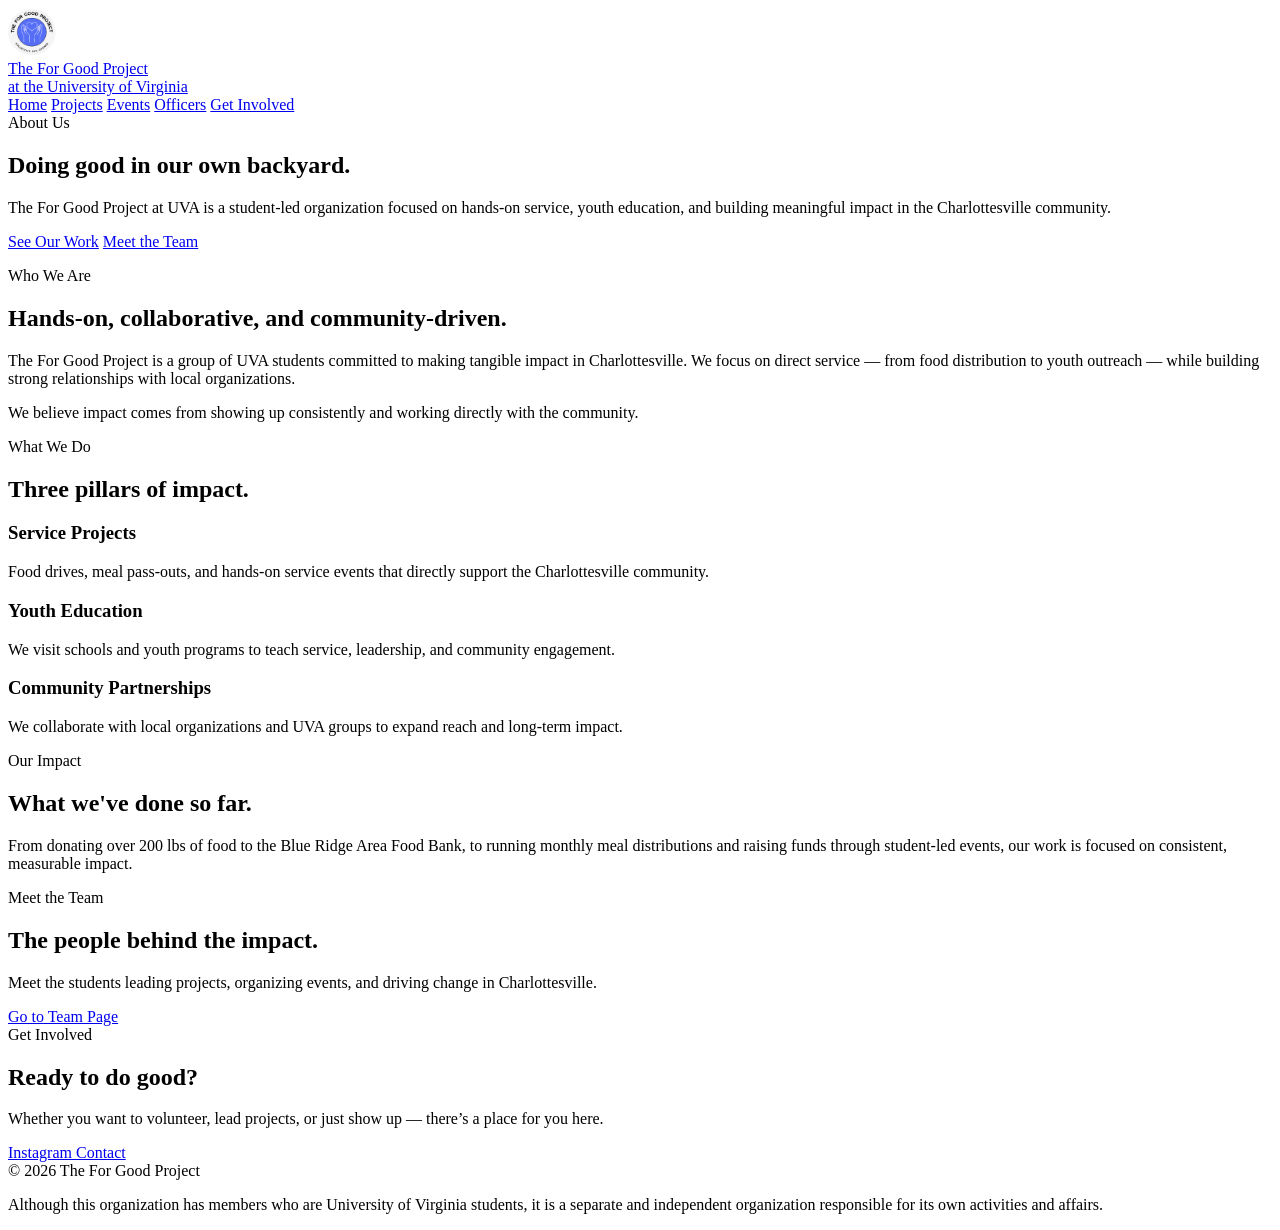
==== commit 983ebaad: "Revamp About page layout and content Updated the About page layout and content, including new styles" ====
--- a/about/index.html
+++ b/about/index.html
@@ -5,239 +5,204 @@
     <meta name="viewport" content="width=device-width, initial-scale=1" />
 
     <title>About | The For Good Project at UVA</title>
+
     <meta name="description"
           content="Learn about The For Good Project at UVA — a student-led organization focused on hands-on service, youth education, and community impact in Charlottesville." />
+
     <link rel="canonical" href="https://forgoodprojectuva.github.io/about/" />
     <meta property="og:site_name" content="The For Good Project at UVA" />
 
-    <link rel="stylesheet" href="/css/styles.css" />
+    <!-- Fonts -->
+    <link href="https://fonts.googleapis.com/css2?family=DM+Sans:wght@400;500;600&family=Playfair+Display:wght@600;700;900&display=swap" rel="stylesheet">
+
+    <!-- Global CSS -->
+    <link rel="stylesheet" href="/style.css" />
+
     <link rel="icon" type="image/png" href="/assets/brand/forgood-logo.png" />
 </head>
 
 <body>
 
-<!-- ── HEADER ── -->
+<!-- ───────────────── HEADER ───────────────── -->
 <header class="site-header">
     <div class="container header-inner">
+
         <a class="brand" href="/">
             <img src="/assets/brand/forgood-logo.png"
                  alt="For Good Project logo"
                  style="height:48px;width:48px;border-radius:50%;object-fit:contain;" />
-            <div class="brand-meta">
+
+            <div>
                 <div class="brand-name">The For Good Project</div>
                 <div class="brand-tagline">at the University of Virginia</div>
             </div>
         </a>
 
-        <button class="nav-toggle" aria-label="Open menu">☰</button>
-
-        <nav class="site-nav" aria-label="Primary navigation">
+        <nav class="site-nav">
             <a class="nav-link" href="/">Home</a>
             <a class="nav-link" href="/projects/">Projects</a>
             <a class="nav-link" href="/events/">Events</a>
             <a class="nav-link" href="/about/officers/">Officers</a>
-            <a class="nav-link" href="/about/">Mission</a>
-            
-            <a class="nav-link nav-link--cta" href="/officers/#contact">Get Involved</a>
+            <a class="nav-link nav-link--cta" href="#get-involved">Get Involved</a>
         </nav>
+
     </div>
 </header>
 
-<main class="aboutpage">
-
-    <!-- HERO -->
-    <section class="aboutpage-hero">
-        <div class="aboutpage-container">
-            <p class="aboutpage-hero__eyebrow">About The For Good Project</p>
-            <h1 class="aboutpage-hero__title">Doing good in our own backyard.</h1>
-            <p class="aboutpage-hero__text">
-                The For Good Project at UVA is a student-led organization dedicated to driving positive change
-                in the Charlottesville community through hands-on service, youth education, and strong local partnerships.
+<main>
+
+<!-- ───────────────── HERO ───────────────── -->
+<section class="hero">
+    <div class="container hero__inner">
+
+        <div>
+            <div class="hero__eyebrow">About Us</div>
+
+            <h1 class="hero__title">
+                Doing good in our <span class="accent">own backyard.</span>
+            </h1>
+
+            <p class="hero__subtitle">
+                The For Good Project at UVA is a student-led organization focused on hands-on service,
+                youth education, and building meaningful impact in the Charlottesville community.
             </p>
 
-            <div class="aboutpage-hero__actions">
-                <a class="aboutpage-hero__button aboutpage-hero__button--accent" href="/projects/">See Our Work</a>
-                <a class="aboutpage-hero__button aboutpage-hero__button--outline" href="/about/officers/">Meet the Team</a>
-            </div>
-        </div>
-    </section>
-
-    <!-- WHO WE ARE -->
-    <section class="aboutpage-section aboutpage-section--light">
-        <div class="aboutpage-container">
-            <div class="aboutpage-section__heading">
-                <p class="aboutpage-section__label">Who We Are</p>
-                <h2 class="aboutpage-section__title">
-                    Hands-on, collaborative, and community-driven.
-                </h2>
-            </div>
-
-            <div class="aboutpage-who">
-                <div class="aboutpage-who__text">
-                    <p>
-                        The For Good Project is a group of students passionate about making a tangible difference
-                        in the Charlottesville community. We focus on direct service — from food drives to meal
-                        pass-outs — while building meaningful relationships with local organizations and people.
-                    </p>
-                    <p>
-                        Our goal is simple: create consistent, compassionate impact through projects that respond
-                        to real community needs.
-                    </p>
-                </div>
-
-                <div class="aboutpage-who__stats">
-                    <div class="aboutpage-mini-card">
-                        <h3 class="aboutpage-mini-card__title">Hands-on</h3>
-                        <p class="aboutpage-mini-card__text">
-                            We prioritize direct action — organizing drives, distributing meals, and showing up.
-                        </p>
-                    </div>
-
-                    <div class="aboutpage-mini-card">
-                        <h3 class="aboutpage-mini-card__title">Collaborative</h3>
-                        <p class="aboutpage-mini-card__text">
-                            We partner with local organizations and other UVA groups to expand our impact.
-                        </p>
-                    </div>
-
-                    <div class="aboutpage-mini-card">
-                        <h3 class="aboutpage-mini-card__title">Community-focused</h3>
-                        <p class="aboutpage-mini-card__text">
-                            Everything we do is centered on Charlottesville’s needs.
-                        </p>
-                    </div>
-
-                    <div class="aboutpage-mini-card">
-                        <h3 class="aboutpage-mini-card__title">Impact-driven</h3>
-                        <p class="aboutpage-mini-card__text">
-                            We focus on tangible results, not just ideas.
-                        </p>
-                    </div>
-                </div>
-            </div>
-        </div>
-    </section>
-
-    <!-- WHAT WE DO -->
-    <section class="aboutpage-section aboutpage-section--tint">
-        <div class="aboutpage-container">
-            <div class="aboutpage-section__heading aboutpage-section__heading--center">
-                <p class="aboutpage-section__label">What We Do</p>
-                <h2 class="aboutpage-section__title">Three pillars of impact.</h2>
-            </div>
-
-            <div class="aboutpage-cards">
-
-                <article class="aboutpage-card">
-                    <h3 class="aboutpage-card__title">Service Projects</h3>
-                    <p class="aboutpage-card__text">
-                        From food drives to meal pass-outs and fundraising events, we run hands-on initiatives
-                        that directly support the Charlottesville community.
-                    </p>
-                    <a class="aboutpage-card__link" href="/projects/">View Projects</a>
-                </article>
-
-                <article class="aboutpage-card">
-                    <h3 class="aboutpage-card__title">Youth Education</h3>
-                    <p class="aboutpage-card__text">
-                        We visit local schools to teach students about service, compassion, and how they can make a difference.
-                    </p>
-                    <a class="aboutpage-card__link" href="/events/">See Events</a>
-                </article>
-
-                <article class="aboutpage-card">
-                    <h3 class="aboutpage-card__title">Community Partnerships</h3>
-                    <p class="aboutpage-card__text">
-                        We collaborate with local organizations, businesses, and UVA groups to expand our reach and impact.
-                    </p>
-                    <a class="aboutpage-card__link" href="/projects/">Our Work</a>
-                </article>
-
-            </div>
-        </div>
-    </section>
-
-    <!-- IMPACT -->
-    <section class="aboutpage-section aboutpage-section--light">
-        <div class="aboutpage-container">
-            <p class="aboutpage-section__label">Our Impact</p>
-            <h2 class="aboutpage-section__title">What we've done so far.</h2>
-
-            <p>
-                From donating over 200 lbs of food to the Blue Ridge Area Food Bank to raising $400+ in a single
-                bake sale and distributing meals monthly, our work is rooted in consistent, meaningful action.
+            <div class="hero__actions">
+                <a class="btn btn--primary" href="/projects/">See Our Work</a>
+                <a class="btn btn--outline" href="/about/officers/">Meet the Team</a>
+            </div>
+        </div>
+
+    </div>
+</section>
+
+<!-- ───────────────── WHO WE ARE ───────────────── -->
+<section class="mission">
+    <div class="container mission__inner">
+
+        <div>
+            <p class="section-eyebrow">Who We Are</p>
+
+            <h2 class="section-title">
+                Hands-on, collaborative, and community-driven.
+            </h2>
+
+            <p class="section-body">
+                The For Good Project is a group of UVA students committed to making tangible impact in Charlottesville.
+                We focus on direct service — from food distribution to youth outreach — while building strong relationships
+                with local organizations.
             </p>
-        </div>
-    </section>
-
-    <!-- TEAM CTA -->
-    <section class="aboutpage-section aboutpage-section--light">
-        <div class="aboutpage-container">
-            <div class="aboutpage-team">
-                <div class="aboutpage-team__content">
-                    <p class="aboutpage-section__label">Meet the Team</p>
-                    <h2 class="aboutpage-section__title">The people behind the work.</h2>
-                    <p class="aboutpage-team__text">
-                        Meet the students leading projects, organizing events, and driving impact in the Charlottesville community.
-                    </p>
-                </div>
-
-                <div class="aboutpage-team__action">
-                    <a class="aboutpage-team__button" href="/about/officers/">Go to Team Page</a>
-                </div>
-            </div>
-        </div>
-    </section>
-
-    <!-- GET INVOLVED -->
-    <section class="aboutpage-section aboutpage-section--accent" id="get-involved">
-        <div class="aboutpage-container">
-            <div class="aboutpage-involved">
-                <p class="aboutpage-section__label aboutpage-section__label--light">Get Involved</p>
-                <h2 class="aboutpage-section__title aboutpage-section__title--light">
-                    Ready to do good?
-                </h2>
-                <p class="aboutpage-involved__text">
-                    Whether you want to volunteer, help run a project, or just show up — there’s a place for you here.
+
+            <div class="mission__quote">
+                We believe impact comes from showing up consistently and working directly with the community.
+            </div>
+        </div>
+
+    </div>
+</section>
+
+<!-- ───────────────── WHAT WE DO ───────────────── -->
+<section class="projects">
+    <div class="container">
+
+        <p class="section-eyebrow">What We Do</p>
+        <h2 class="section-title">Three pillars of impact.</h2>
+
+        <div class="projects__grid">
+
+            <div class="project-card">
+                <h3 class="project-card__title">Service Projects</h3>
+                <p class="project-card__text">
+                    Food drives, meal pass-outs, and hands-on service events that directly support the Charlottesville community.
                 </p>
-
-                <div class="aboutpage-involved__actions">
-                    <a class="aboutpage-involved__button aboutpage-involved__button--outline"
-                       href="https://www.instagram.com/theforgoodproject" target="_blank">
-                        Instagram
-                    </a>
-
-                    <a class="aboutpage-involved__button aboutpage-involved__button--outline"
-                       href="mailto:bdm5ba@virginia.edu">
-                        Contact
-                    </a>
-                </div>
-            </div>
-        </div>
-    </section>
-
-</main>
-
-<!-- CONTACT BAR -->
-<section class="contact-section" id="contact">
-    <div class="contact-strip">
-        <div class="contact-strip-left">
-            <p class="contact-line">
-                <a class="contact-link" href="mailto:bdm5ba@virginia.edu">bdm5ba@virginia.edu</a>
-            </p>
-            <p class="contact-line">Charlottesville, VA, 22904</p>
-        </div>
-
-        <div class="contact-strip-right">
-            <a class="social-icon"
+            </div>
+
+            <div class="project-card">
+                <h3 class="project-card__title">Youth Education</h3>
+                <p class="project-card__text">
+                    We visit schools and youth programs to teach service, leadership, and community engagement.
+                </p>
+            </div>
+
+            <div class="project-card">
+                <h3 class="project-card__title">Community Partnerships</h3>
+                <p class="project-card__text">
+                    We collaborate with local organizations and UVA groups to expand reach and long-term impact.
+                </p>
+            </div>
+
+        </div>
+
+    </div>
+</section>
+
+<!-- ───────────────── IMPACT ───────────────── -->
+<section class="mission">
+    <div class="container">
+
+        <p class="section-eyebrow">Our Impact</p>
+        <h2 class="section-title">What we've done so far.</h2>
+
+        <p class="section-body">
+            From donating over 200 lbs of food to the Blue Ridge Area Food Bank, to running monthly meal distributions
+            and raising funds through student-led events, our work is focused on consistent, measurable impact.
+        </p>
+
+    </div>
+</section>
+
+<!-- ───────────────── TEAM CTA ───────────────── -->
+<section class="cta">
+    <div class="container">
+
+        <div class="cta__eyebrow">Meet the Team</div>
+
+        <h2 class="cta__title">
+            The people behind the impact.
+        </h2>
+
+        <p class="cta__text">
+            Meet the students leading projects, organizing events, and driving change in Charlottesville.
+        </p>
+
+        <div class="cta__actions">
+            <a class="btn btn--light" href="/about/officers/">Go to Team Page</a>
+        </div>
+
+    </div>
+</section>
+
+<!-- ───────────────── GET INVOLVED ───────────────── -->
+<section class="cta" id="get-involved">
+    <div class="container">
+
+        <div class="cta__eyebrow">Get Involved</div>
+
+        <h2 class="cta__title">Ready to do good?</h2>
+
+        <p class="cta__text">
+            Whether you want to volunteer, lead projects, or just show up — there’s a place for you here.
+        </p>
+
+        <div class="cta__actions">
+            <a class="btn btn--light"
                href="https://www.instagram.com/theforgoodproject"
                target="_blank">
-                <img src="/assets/icons/instagram-icon.png" alt="" />
+                Instagram
             </a>
-        </div>
-    </div>
-</section>
-
+
+            <a class="btn btn--ghost"
+               href="mailto:bdm5ba@virginia.edu">
+                Contact
+            </a>
+        </div>
+
+    </div>
+</section>
+
+</main>
+
+<!-- ───────────────── FOOTER ───────────────── -->
 <footer class="site-footer">
     <div class="container footer-inner">
         <span class="footer-copy">© <span id="year"></span> The For Good Project</span>
@@ -252,6 +217,5 @@
     document.getElementById("year").textContent = new Date().getFullYear();
 </script>
 
-<script src="/js/nav.js"></script>
 </body>
 </html>
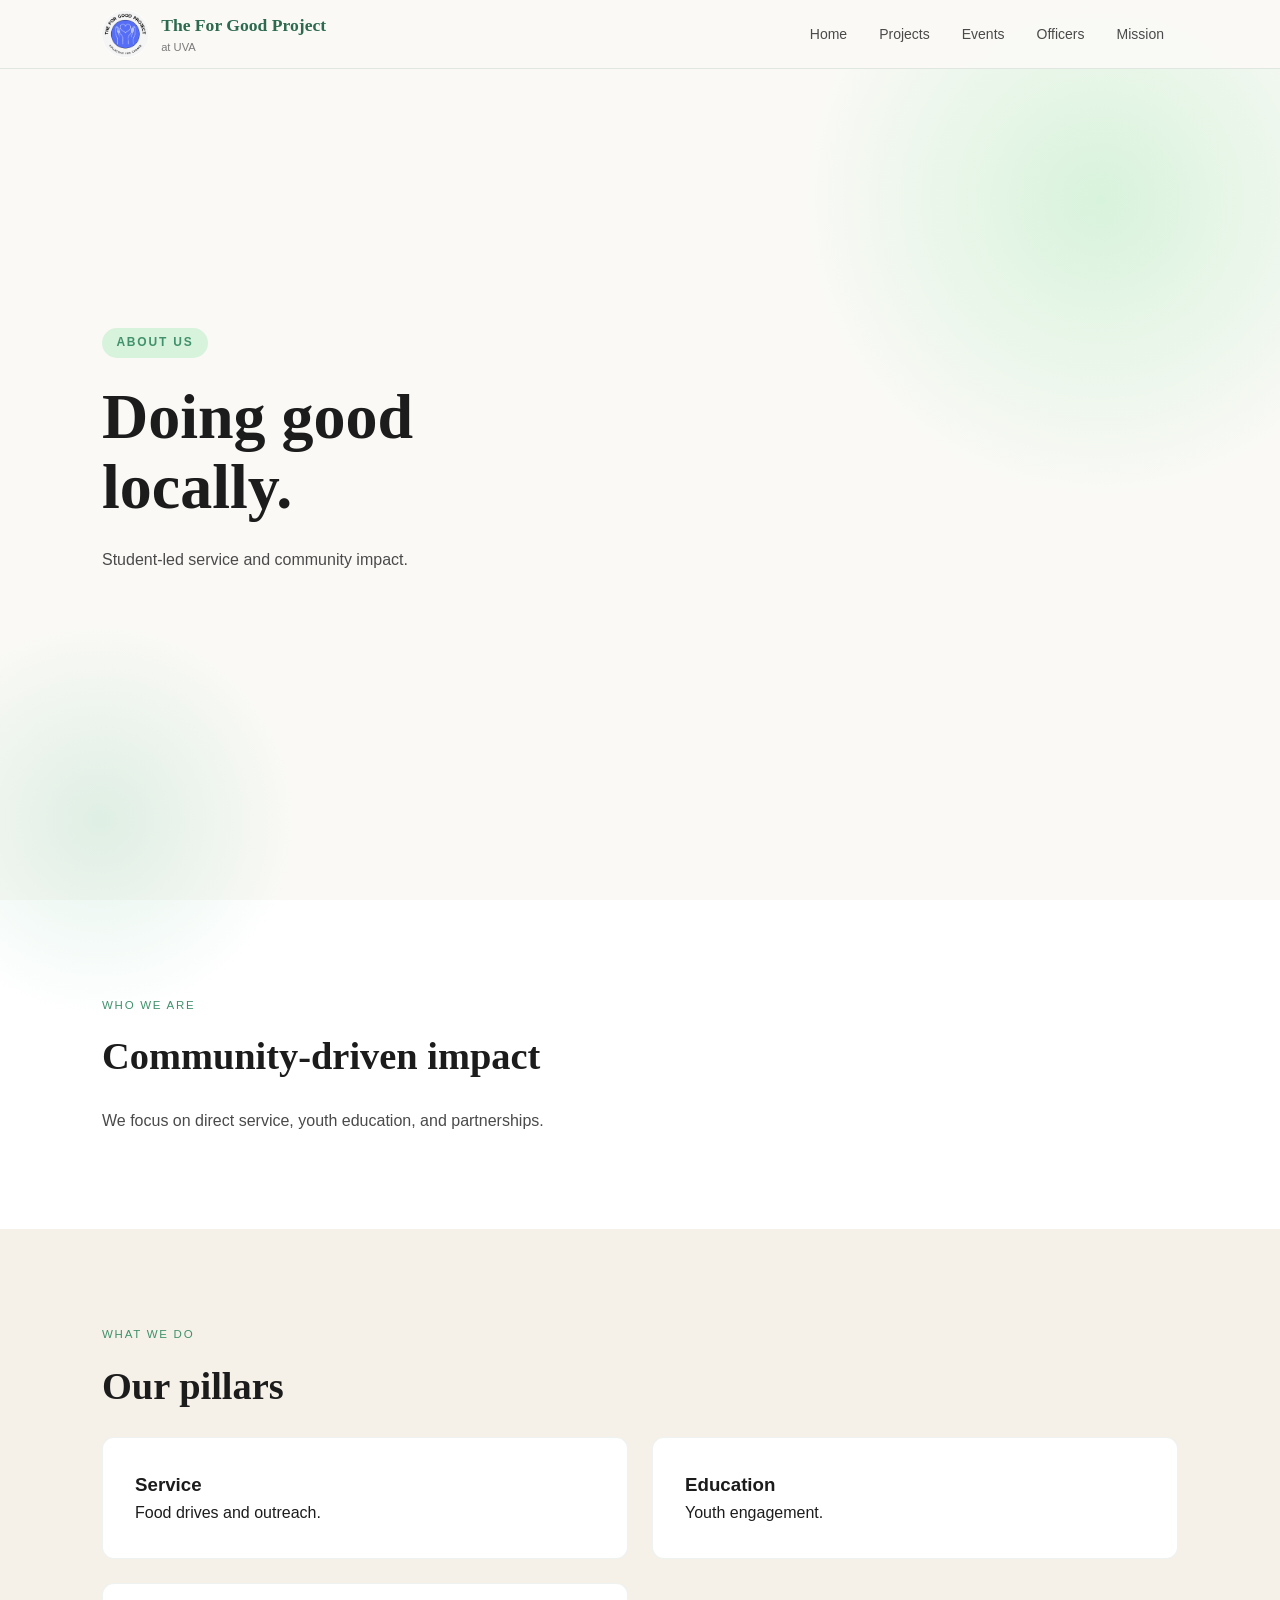
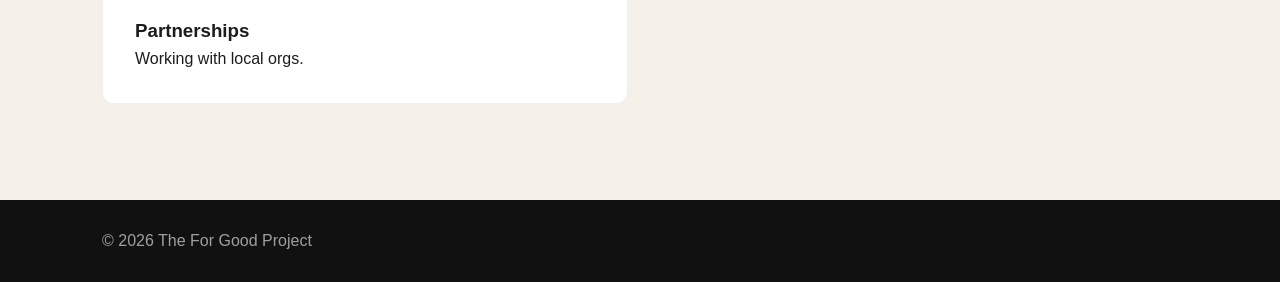
==== commit ae68a997: "Revise About page content and layout Updated the About page with new content and structure." ====
--- a/about/index.html
+++ b/about/index.html
@@ -1,220 +1,81 @@
 <!doctype html>
 <html lang="en">
 <head>
-    <meta charset="utf-8" />
-    <meta name="viewport" content="width=device-width, initial-scale=1" />
+<meta charset="utf-8" />
+<meta name="viewport" content="width=device-width, initial-scale=1" />
+<title>About | For Good Project</title>
 
-    <title>About | The For Good Project at UVA</title>
-
-    <meta name="description"
-          content="Learn about The For Good Project at UVA — a student-led organization focused on hands-on service, youth education, and community impact in Charlottesville." />
-
-    <link rel="canonical" href="https://forgoodprojectuva.github.io/about/" />
-    <meta property="og:site_name" content="The For Good Project at UVA" />
-
-    <!-- Fonts -->
-    <link href="https://fonts.googleapis.com/css2?family=DM+Sans:wght@400;500;600&family=Playfair+Display:wght@600;700;900&display=swap" rel="stylesheet">
-
-    <!-- Global CSS -->
-    <link rel="stylesheet" href="/style.css" />
-
-    <link rel="icon" type="image/png" href="/assets/brand/forgood-logo.png" />
+<link rel="stylesheet" href="/css/styles.css" />
 </head>
 
 <body>
 
-<!-- ───────────────── HEADER ───────────────── -->
 <header class="site-header">
-    <div class="container header-inner">
+<div class="container header-inner">
+<a class="brand" href="/">
+<img src="/assets/brand/forgood-logo.png" style="height:48px;border-radius:50%;" />
+<div>
+<div class="brand-name">The For Good Project</div>
+<div class="brand-tagline">at UVA</div>
+</div>
+</a>
 
-        <a class="brand" href="/">
-            <img src="/assets/brand/forgood-logo.png"
-                 alt="For Good Project logo"
-                 style="height:48px;width:48px;border-radius:50%;object-fit:contain;" />
-
-            <div>
-                <div class="brand-name">The For Good Project</div>
-                <div class="brand-tagline">at the University of Virginia</div>
-            </div>
-        </a>
-
-        <nav class="site-nav">
-            <a class="nav-link" href="/">Home</a>
-            <a class="nav-link" href="/projects/">Projects</a>
-            <a class="nav-link" href="/events/">Events</a>
-            <a class="nav-link" href="/about/officers/">Officers</a>
-            <a class="nav-link nav-link--cta" href="#get-involved">Get Involved</a>
-        </nav>
-
-    </div>
+<nav class="site-nav">
+<a class="nav-link" href="/">Home</a>
+<a class="nav-link" href="/projects/">Projects</a>
+<a class="nav-link" href="/events/">Events</a>
+<a class="nav-link" href="/about/officers/">Officers</a>
+<a class="nav-link nav-link--active" href="/about/">Mission</a>
+</nav>
+</div>
 </header>
 
 <main>
 
-<!-- ───────────────── HERO ───────────────── -->
 <section class="hero">
-    <div class="container hero__inner">
-
-        <div>
-            <div class="hero__eyebrow">About Us</div>
-
-            <h1 class="hero__title">
-                Doing good in our <span class="accent">own backyard.</span>
-            </h1>
-
-            <p class="hero__subtitle">
-                The For Good Project at UVA is a student-led organization focused on hands-on service,
-                youth education, and building meaningful impact in the Charlottesville community.
-            </p>
-
-            <div class="hero__actions">
-                <a class="btn btn--primary" href="/projects/">See Our Work</a>
-                <a class="btn btn--outline" href="/about/officers/">Meet the Team</a>
-            </div>
-        </div>
-
-    </div>
+<div class="container hero__inner">
+<div>
+<span class="hero__eyebrow">About Us</span>
+<h1 class="hero__title">Doing good locally.</h1>
+<p class="hero__subtitle">Student-led service and community impact.</p>
+</div>
+</div>
 </section>
 
-<!-- ───────────────── WHO WE ARE ───────────────── -->
 <section class="mission">
-    <div class="container mission__inner">
-
-        <div>
-            <p class="section-eyebrow">Who We Are</p>
-
-            <h2 class="section-title">
-                Hands-on, collaborative, and community-driven.
-            </h2>
-
-            <p class="section-body">
-                The For Good Project is a group of UVA students committed to making tangible impact in Charlottesville.
-                We focus on direct service — from food distribution to youth outreach — while building strong relationships
-                with local organizations.
-            </p>
-
-            <div class="mission__quote">
-                We believe impact comes from showing up consistently and working directly with the community.
-            </div>
-        </div>
-
-    </div>
+<div class="container">
+<p class="section-eyebrow">Who We Are</p>
+<h2 class="section-title">Community-driven impact</h2>
+<p class="section-body">
+We focus on direct service, youth education, and partnerships.
+</p>
+</div>
 </section>
 
-<!-- ───────────────── WHAT WE DO ───────────────── -->
 <section class="projects">
-    <div class="container">
+<div class="container">
+<p class="section-eyebrow">What We Do</p>
+<h2 class="section-title">Our pillars</h2>
 
-        <p class="section-eyebrow">What We Do</p>
-        <h2 class="section-title">Three pillars of impact.</h2>
+<div class="projects__grid">
+<div class="project-card"><h3>Service</h3><p>Food drives and outreach.</p></div>
+<div class="project-card"><h3>Education</h3><p>Youth engagement.</p></div>
+<div class="project-card"><h3>Partnerships</h3><p>Working with local orgs.</p></div>
+</div>
 
-        <div class="projects__grid">
-
-            <div class="project-card">
-                <h3 class="project-card__title">Service Projects</h3>
-                <p class="project-card__text">
-                    Food drives, meal pass-outs, and hands-on service events that directly support the Charlottesville community.
-                </p>
-            </div>
-
-            <div class="project-card">
-                <h3 class="project-card__title">Youth Education</h3>
-                <p class="project-card__text">
-                    We visit schools and youth programs to teach service, leadership, and community engagement.
-                </p>
-            </div>
-
-            <div class="project-card">
-                <h3 class="project-card__title">Community Partnerships</h3>
-                <p class="project-card__text">
-                    We collaborate with local organizations and UVA groups to expand reach and long-term impact.
-                </p>
-            </div>
-
-        </div>
-
-    </div>
-</section>
-
-<!-- ───────────────── IMPACT ───────────────── -->
-<section class="mission">
-    <div class="container">
-
-        <p class="section-eyebrow">Our Impact</p>
-        <h2 class="section-title">What we've done so far.</h2>
-
-        <p class="section-body">
-            From donating over 200 lbs of food to the Blue Ridge Area Food Bank, to running monthly meal distributions
-            and raising funds through student-led events, our work is focused on consistent, measurable impact.
-        </p>
-
-    </div>
-</section>
-
-<!-- ───────────────── TEAM CTA ───────────────── -->
-<section class="cta">
-    <div class="container">
-
-        <div class="cta__eyebrow">Meet the Team</div>
-
-        <h2 class="cta__title">
-            The people behind the impact.
-        </h2>
-
-        <p class="cta__text">
-            Meet the students leading projects, organizing events, and driving change in Charlottesville.
-        </p>
-
-        <div class="cta__actions">
-            <a class="btn btn--light" href="/about/officers/">Go to Team Page</a>
-        </div>
-
-    </div>
-</section>
-
-<!-- ───────────────── GET INVOLVED ───────────────── -->
-<section class="cta" id="get-involved">
-    <div class="container">
-
-        <div class="cta__eyebrow">Get Involved</div>
-
-        <h2 class="cta__title">Ready to do good?</h2>
-
-        <p class="cta__text">
-            Whether you want to volunteer, lead projects, or just show up — there’s a place for you here.
-        </p>
-
-        <div class="cta__actions">
-            <a class="btn btn--light"
-               href="https://www.instagram.com/theforgoodproject"
-               target="_blank">
-                Instagram
-            </a>
-
-            <a class="btn btn--ghost"
-               href="mailto:bdm5ba@virginia.edu">
-                Contact
-            </a>
-        </div>
-
-    </div>
+</div>
 </section>
 
 </main>
 
-<!-- ───────────────── FOOTER ───────────────── -->
 <footer class="site-footer">
-    <div class="container footer-inner">
-        <span class="footer-copy">© <span id="year"></span> The For Good Project</span>
-
-        <p class="footer-disclaimer">
-            Although this organization has members who are University of Virginia students, it is a separate and independent organization responsible for its own activities and affairs.
-        </p>
-    </div>
+<div class="container footer-inner">
+© <span id="year"></span> The For Good Project
+</div>
 </footer>
 
 <script>
-    document.getElementById("year").textContent = new Date().getFullYear();
+document.getElementById("year").textContent = new Date().getFullYear();
 </script>
 
 </body>
--- a/css/styles.css
+++ b/css/styles.css
@@ -0,0 +1,398 @@
+/* ─────────────────────────────────────────────
+   RESET & BASE
+──────────────────────────────────────────── */
+
+*, *::before, *::after {
+    box-sizing: border-box;
+    margin: 0;
+    padding: 0;
+}
+
+:root {
+    --green:       #2d6a4f;
+    --green-mid:   #40916c;
+    --green-light: #74c69d;
+    --green-pale:  #d8f3dc;
+
+    --cream:       #faf9f6;
+    --warm-white:  #f5f0e8;
+
+    --charcoal:    #1c1c1c;
+    --mid:         #4a4a4a;
+    --muted:       #7a7a7a;
+
+    --accent:      #e76f51;
+
+    --font-display: 'Playfair Display', Georgia, serif;
+    --font-body:    'DM Sans', sans-serif;
+
+    --radius: 12px;
+    --container: 1140px;
+}
+
+html {
+    scroll-behavior: smooth;
+}
+
+body {
+    font-family: var(--font-body);
+    background: var(--cream);
+    color: var(--charcoal);
+    line-height: 1.6;
+    overflow-x: hidden;
+}
+
+.container {
+    max-width: var(--container);
+    margin: 0 auto;
+    padding: 0 2rem;
+}
+
+img {
+    display: block;
+    max-width: 100%;
+}
+
+a {
+    color: inherit;
+    text-decoration: none;
+}
+
+/* ─────────────────────────────────────────────
+   HEADER
+──────────────────────────────────────────── */
+
+.site-header {
+    position: fixed;
+    top: 0; left: 0; right: 0;
+    z-index: 100;
+    background: rgba(250, 249, 246, 0.95);
+    backdrop-filter: blur(8px);
+    border-bottom: 1px solid rgba(45, 106, 79, 0.12);
+}
+
+.header-inner {
+    display: flex;
+    align-items: center;
+    justify-content: space-between;
+    height: 68px;
+}
+
+.brand {
+    display: flex;
+    align-items: center;
+    gap: 0.75rem;
+}
+
+.brand-name {
+    font-family: var(--font-display);
+    font-weight: 700;
+    color: var(--green);
+    font-size: 1.1rem;
+}
+
+.brand-tagline {
+    font-size: 0.7rem;
+    color: var(--muted);
+}
+
+.site-nav {
+    display: flex;
+    gap: 0.25rem;
+}
+
+.nav-link {
+    font-size: 0.875rem;
+    font-weight: 500;
+    color: var(--mid);
+    padding: 0.5rem 0.875rem;
+    border-radius: 6px;
+    transition: 0.2s;
+}
+
+.nav-link:hover {
+    background: var(--green-pale);
+    color: var(--green);
+}
+
+.nav-link--cta {
+    background: var(--green);
+    color: white !important;
+    padding: 0.5rem 1.25rem;
+}
+
+.nav-link--cta:hover {
+    background: var(--green-mid);
+}
+
+/* ─────────────────────────────────────────────
+   HERO
+──────────────────────────────────────────── */
+
+.hero {
+    min-height: 100vh;
+    display: flex;
+    align-items: center;
+    padding: 120px 0 80px;
+    position: relative;
+}
+
+.hero::before {
+    content: "";
+    position: absolute;
+    top: -100px;
+    right: -120px;
+    width: 600px;
+    height: 600px;
+    background: radial-gradient(circle, var(--green-pale), transparent 70%);
+    border-radius: 50%;
+}
+
+.hero::after {
+    content: "";
+    position: absolute;
+    bottom: -120px;
+    left: -100px;
+    width: 400px;
+    height: 400px;
+    background: radial-gradient(circle, rgba(116,198,157,0.2), transparent 70%);
+    border-radius: 50%;
+}
+
+.hero__inner {
+    display: grid;
+    grid-template-columns: 1fr 1fr;
+    gap: 4rem;
+    align-items: center;
+    position: relative;
+    z-index: 2;
+}
+
+.hero__eyebrow {
+    display: inline-block;
+    font-size: 0.75rem;
+    font-weight: 600;
+    letter-spacing: 0.15em;
+    text-transform: uppercase;
+    color: var(--green-mid);
+    background: var(--green-pale);
+    padding: 0.35rem 0.9rem;
+    border-radius: 999px;
+    margin-bottom: 1.5rem;
+}
+
+.hero__title {
+    font-family: var(--font-display);
+    font-size: clamp(2.8rem, 5vw, 4.2rem);
+    line-height: 1.1;
+    margin-bottom: 1.5rem;
+}
+
+.hero__title .accent {
+    color: var(--green);
+}
+
+.hero__subtitle {
+    color: var(--mid);
+    max-width: 480px;
+    margin-bottom: 2.5rem;
+}
+
+.hero__actions {
+    display: flex;
+    gap: 1rem;
+    flex-wrap: wrap;
+}
+
+/* ─────────────────────────────────────────────
+   BUTTONS
+──────────────────────────────────────────── */
+
+.btn {
+    display: inline-flex;
+    align-items: center;
+    gap: 0.5rem;
+    padding: 0.875rem 2rem;
+    border-radius: 8px;
+    font-weight: 600;
+    cursor: pointer;
+    transition: 0.2s;
+    border: none;
+}
+
+.btn:hover {
+    transform: translateY(-2px);
+}
+
+.btn--primary {
+    background: var(--green);
+    color: white;
+}
+
+.btn--primary:hover {
+    background: var(--green-mid);
+}
+
+.btn--outline {
+    border: 2px solid var(--green);
+    color: var(--green);
+    background: transparent;
+}
+
+.btn--outline:hover {
+    background: var(--green-pale);
+}
+
+/* ─────────────────────────────────────────────
+   SECTIONS
+──────────────────────────────────────────── */
+
+section {
+    padding: 96px 0;
+}
+
+.section-eyebrow {
+    font-size: 0.72rem;
+    text-transform: uppercase;
+    letter-spacing: 0.15em;
+    color: var(--green-mid);
+    margin-bottom: 0.75rem;
+}
+
+.section-title {
+    font-family: var(--font-display);
+    font-size: clamp(1.8rem, 3vw, 2.6rem);
+    margin-bottom: 1.25rem;
+}
+
+.section-body {
+    color: var(--mid);
+    max-width: 600px;
+}
+
+/* ─────────────────────────────────────────────
+   MISSION
+──────────────────────────────────────────── */
+
+.mission {
+    background: white;
+}
+
+.mission__inner {
+    display: grid;
+    grid-template-columns: 1fr 1fr;
+    gap: 5rem;
+}
+
+.mission__quote {
+    font-family: var(--font-display);
+    font-style: italic;
+    color: var(--green);
+    border-left: 4px solid var(--green-light);
+    padding-left: 1.5rem;
+}
+
+/* ─────────────────────────────────────────────
+   PILLARS
+──────────────────────────────────────────── */
+
+.pillars {
+    background: var(--green);
+    color: white;
+}
+
+.pillars__grid {
+    display: grid;
+    grid-template-columns: repeat(3, 1fr);
+    gap: 2rem;
+    margin-top: 3rem;
+}
+
+.pillar-card {
+    background: rgba(255,255,255,0.08);
+    border-radius: var(--radius);
+    padding: 2rem;
+}
+
+/* ─────────────────────────────────────────────
+   PROJECTS
+──────────────────────────────────────────── */
+
+.projects {
+    background: var(--warm-white);
+}
+
+.projects__grid {
+    display: grid;
+    grid-template-columns: repeat(2, 1fr);
+    gap: 1.5rem;
+}
+
+.project-card {
+    background: white;
+    border-radius: var(--radius);
+    padding: 2rem;
+    border: 1px solid rgba(45,106,79,0.08);
+}
+
+/* ─────────────────────────────────────────────
+   TEAM
+──────────────────────────────────────────── */
+
+.team {
+    background: var(--cream);
+}
+
+.team__grid {
+    display: grid;
+    grid-template-columns: repeat(4, 1fr);
+    gap: 1.25rem;
+}
+
+.team-card {
+    background: white;
+    border-radius: var(--radius);
+    padding: 1.5rem;
+    text-align: center;
+}
+
+/* ─────────────────────────────────────────────
+   CTA
+──────────────────────────────────────────── */
+
+.cta {
+    background: var(--charcoal);
+    text-align: center;
+    color: white;
+    padding: 96px 0;
+}
+
+/* ─────────────────────────────────────────────
+   FOOTER
+──────────────────────────────────────────── */
+
+.site-footer {
+    background: #111;
+    color: rgba(255,255,255,0.6);
+    padding: 28px 0;
+}
+
+/* ─────────────────────────────────────────────
+   RESPONSIVE
+──────────────────────────────────────────── */
+
+@media (max-width: 900px) {
+    .hero__inner,
+    .mission__inner {
+        grid-template-columns: 1fr;
+    }
+
+    .pillars__grid,
+    .projects__grid {
+        grid-template-columns: 1fr;
+    }
+
+    .team__grid {
+        grid-template-columns: repeat(2, 1fr);
+    }
+}
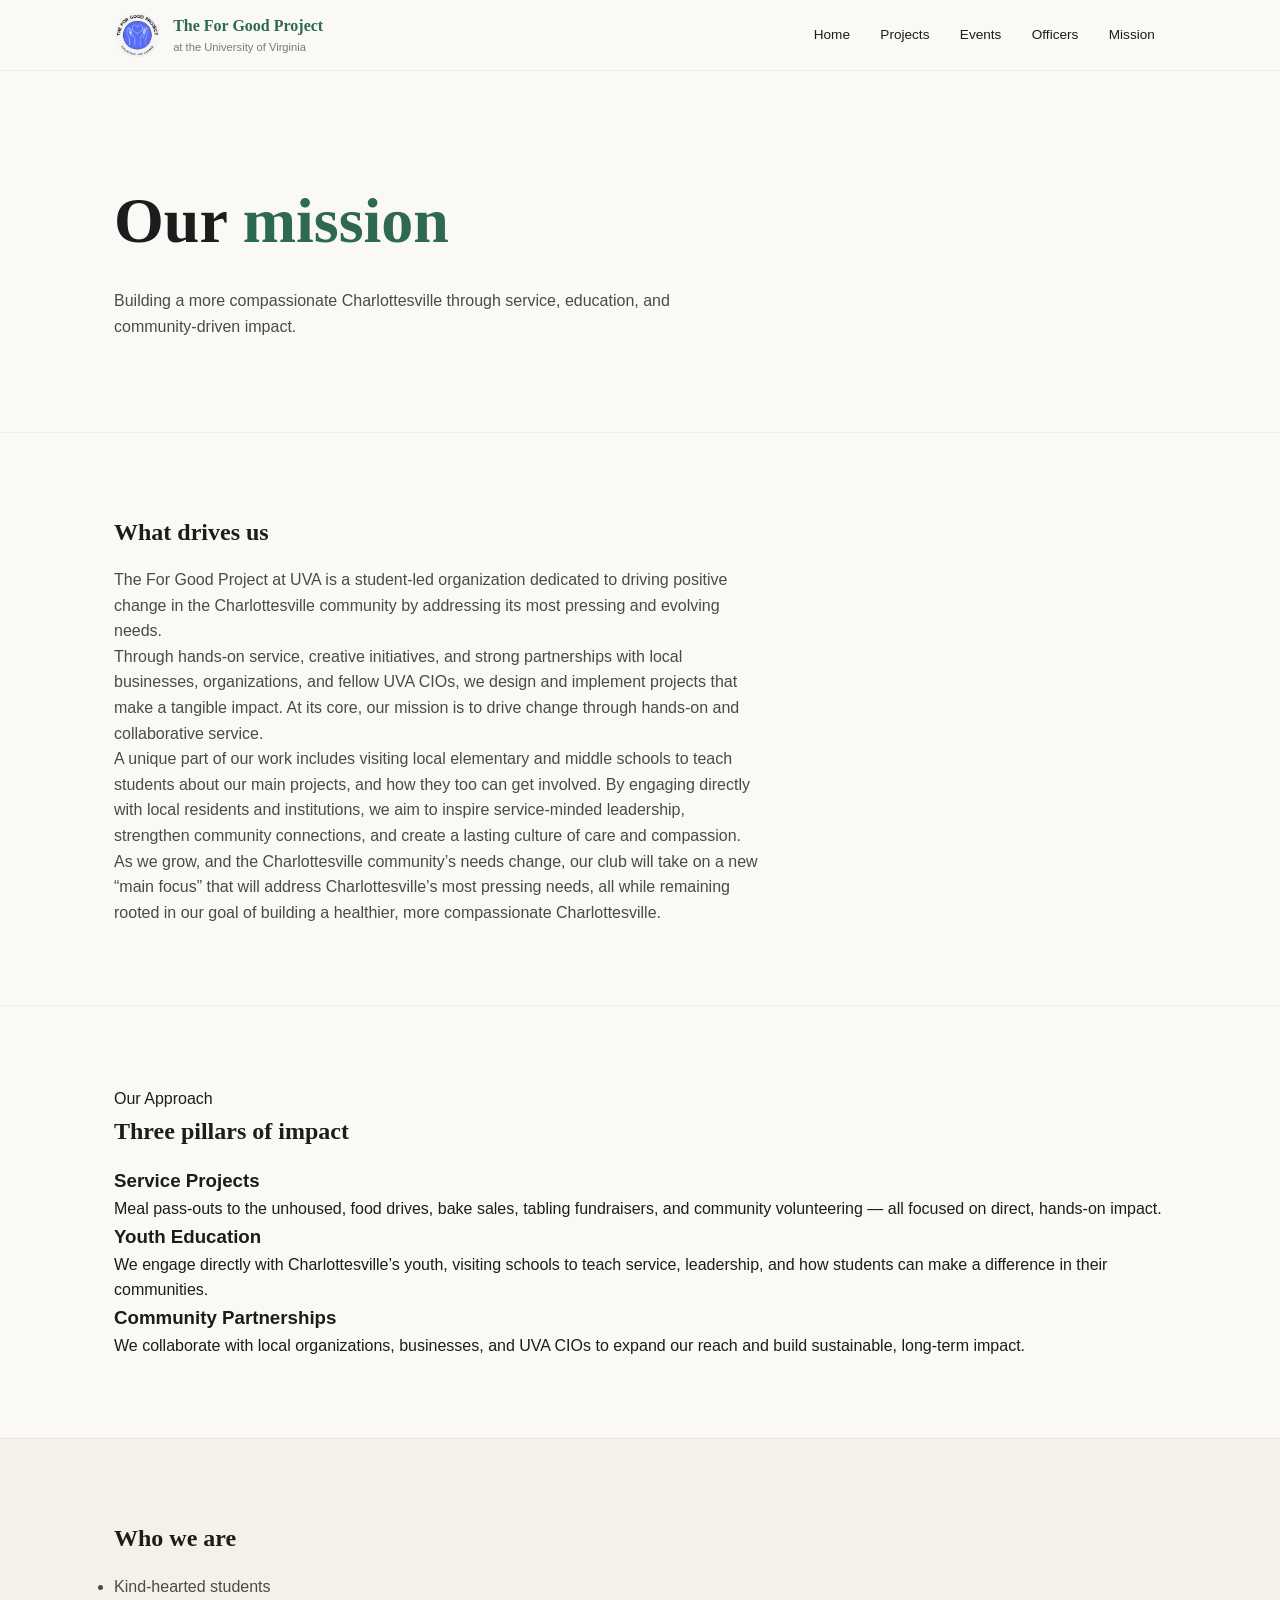
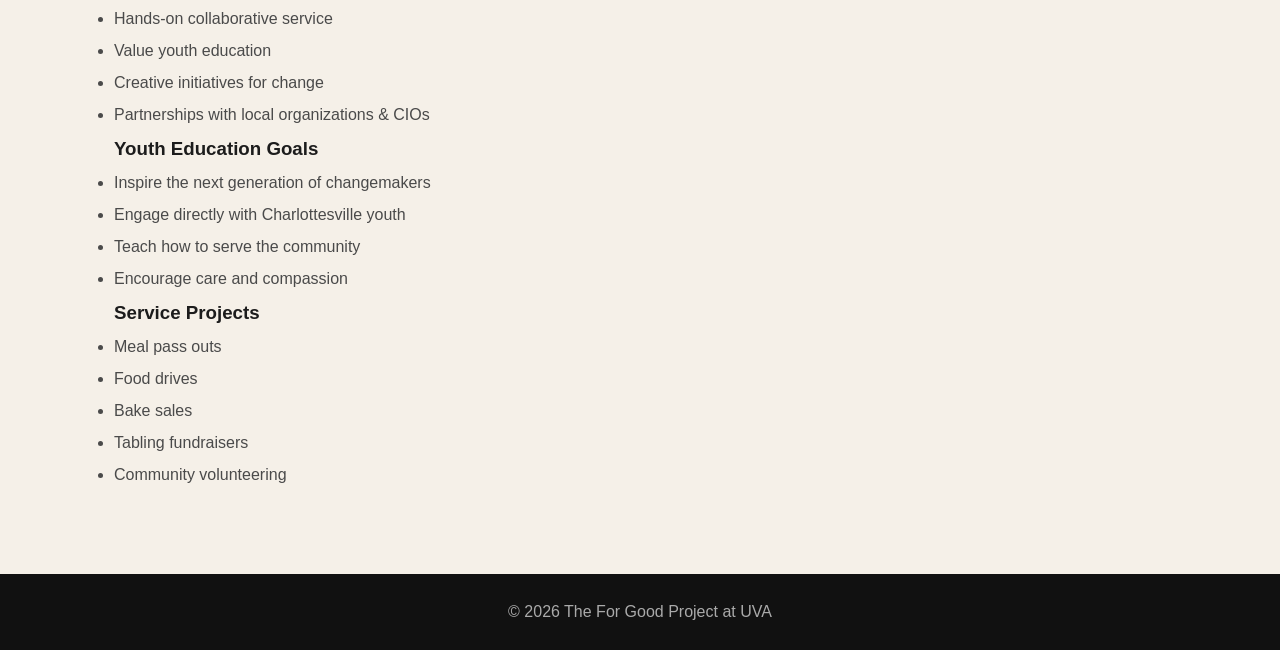
==== commit 7eba51b5: "Update About page content and structure" ====
--- a/about/index.html
+++ b/about/index.html
@@ -1,77 +1,179 @@
 <!doctype html>
 <html lang="en">
 <head>
-<meta charset="utf-8" />
-<meta name="viewport" content="width=device-width, initial-scale=1" />
-<title>About | For Good Project</title>
+    <meta charset="utf-8" />
+    <meta name="viewport" content="width=device-width, initial-scale=1" />
 
-<link rel="stylesheet" href="/css/styles.css" />
+    <title>Mission | The For Good Project at UVA</title>
+
+    <meta name="description"
+          content="Learn about the mission, values, and impact of The For Good Project at UVA." />
+
+    <link rel="stylesheet" href="/css/styles.css" />
+    <link rel="icon" href="/assets/brand/forgood-logo.png" />
 </head>
 
 <body>
 
+<!-- HEADER -->
 <header class="site-header">
-<div class="container header-inner">
-<a class="brand" href="/">
-<img src="/assets/brand/forgood-logo.png" style="height:48px;border-radius:50%;" />
-<div>
-<div class="brand-name">The For Good Project</div>
-<div class="brand-tagline">at UVA</div>
-</div>
-</a>
+    <div class="container header-inner">
+        <a class="brand" href="/">
+            <img src="/assets/brand/forgood-logo.png"
+                 style="height:48px;border-radius:50%;" />
+            <div>
+                <div class="brand-name">The For Good Project</div>
+                <div class="brand-tagline">at the University of Virginia</div>
+            </div>
+        </a>
 
-<nav class="site-nav">
-<a class="nav-link" href="/">Home</a>
-<a class="nav-link" href="/projects/">Projects</a>
-<a class="nav-link" href="/events/">Events</a>
-<a class="nav-link" href="/about/officers/">Officers</a>
-<a class="nav-link nav-link--active" href="/about/">Mission</a>
-</nav>
-</div>
+        <nav class="site-nav">
+            <a class="nav-link" href="/">Home</a>
+            <a class="nav-link" href="/projects/">Projects</a>
+            <a class="nav-link" href="/events/">Events</a>
+            <a class="nav-link" href="/about/officers/">Officers</a>
+            <a class="nav-link nav-link--active" href="/about/">Mission</a>
+        </nav>
+    </div>
 </header>
 
 <main>
 
+<!-- HERO -->
 <section class="hero">
-<div class="container hero__inner">
-<div>
-<span class="hero__eyebrow">About Us</span>
-<h1 class="hero__title">Doing good locally.</h1>
-<p class="hero__subtitle">Student-led service and community impact.</p>
-</div>
-</div>
+    <div class="container">
+        <h1 class="hero__title">
+            Our <span class="accent">mission</span>
+        </h1>
+
+        <p class="hero__subtitle">
+            Building a more compassionate Charlottesville through service, education, and community-driven impact.
+        </p>
+    </div>
 </section>
 
+<!-- FULL MISSION -->
 <section class="mission">
-<div class="container">
-<p class="section-eyebrow">Who We Are</p>
-<h2 class="section-title">Community-driven impact</h2>
-<p class="section-body">
-We focus on direct service, youth education, and partnerships.
-</p>
-</div>
+    <div class="container">
+
+        <h2 class="section-title">What drives us</h2>
+
+        <p class="section-body">
+            The For Good Project at UVA is a student-led organization dedicated to driving positive
+            change in the Charlottesville community by addressing its most pressing and evolving needs.
+        </p>
+
+        <p class="section-body">
+            Through hands-on service, creative initiatives, and strong partnerships with local businesses,
+            organizations, and fellow UVA CIOs, we design and implement projects that make a tangible
+            impact. At its core, our mission is to drive change through hands-on and collaborative service.
+        </p>
+
+        <p class="section-body">
+            A unique part of our work includes visiting local elementary and middle schools to teach
+            students about our main projects, and how they too can get involved. By engaging directly with
+            local residents and institutions, we aim to inspire service-minded leadership, strengthen
+            community connections, and create a lasting culture of care and compassion.
+        </p>
+
+        <p class="section-body">
+            As we grow, and the Charlottesville community’s needs change, our club will take on a new
+            “main focus” that will address Charlottesville’s most pressing needs, all while remaining rooted
+            in our goal of building a healthier, more compassionate Charlottesville.
+        </p>
+
+    </div>
 </section>
 
+<!-- 3 PILLARS -->
+<section class="pillars">
+    <div class="container">
+
+        <p class="section-eyebrow">Our Approach</p>
+        <h2 class="section-title">Three pillars of impact</h2>
+
+        <div class="pillars__grid">
+
+            <div class="pillar-card">
+                <h3>Service Projects</h3>
+                <p>
+                    Meal pass-outs to the unhoused, food drives, bake sales, tabling fundraisers,
+                    and community volunteering — all focused on direct, hands-on impact.
+                </p>
+            </div>
+
+            <div class="pillar-card">
+                <h3>Youth Education</h3>
+                <p>
+                    We engage directly with Charlottesville’s youth, visiting schools to teach
+                    service, leadership, and how students can make a difference in their communities.
+                </p>
+            </div>
+
+            <div class="pillar-card">
+                <h3>Community Partnerships</h3>
+                <p>
+                    We collaborate with local organizations, businesses, and UVA CIOs to expand our
+                    reach and build sustainable, long-term impact.
+                </p>
+            </div>
+
+        </div>
+
+    </div>
+</section>
+
+<!-- CORE VALUES / GOALS -->
 <section class="projects">
-<div class="container">
-<p class="section-eyebrow">What We Do</p>
-<h2 class="section-title">Our pillars</h2>
+    <div class="container">
 
-<div class="projects__grid">
-<div class="project-card"><h3>Service</h3><p>Food drives and outreach.</p></div>
-<div class="project-card"><h3>Education</h3><p>Youth engagement.</p></div>
-<div class="project-card"><h3>Partnerships</h3><p>Working with local orgs.</p></div>
-</div>
+        <h2 class="section-title">Who we are</h2>
 
-</div>
+        <div class="projects__grid">
+
+            <div class="project-card">
+                <ul class="bullets">
+                    <li>Kind-hearted students</li>
+                    <li>Hands-on collaborative service</li>
+                    <li>Value youth education</li>
+                    <li>Creative initiatives for change</li>
+                    <li>Partnerships with local organizations & CIOs</li>
+                </ul>
+            </div>
+
+            <div class="project-card">
+                <h3>Youth Education Goals</h3>
+                <ul class="bullets">
+                    <li>Inspire the next generation of changemakers</li>
+                    <li>Engage directly with Charlottesville youth</li>
+                    <li>Teach how to serve the community</li>
+                    <li>Encourage care and compassion</li>
+                </ul>
+            </div>
+
+            <div class="project-card">
+                <h3>Service Projects</h3>
+                <ul class="bullets">
+                    <li>Meal pass outs</li>
+                    <li>Food drives</li>
+                    <li>Bake sales</li>
+                    <li>Tabling fundraisers</li>
+                    <li>Community volunteering</li>
+                </ul>
+            </div>
+
+        </div>
+
+    </div>
 </section>
 
 </main>
 
+<!-- FOOTER -->
 <footer class="site-footer">
-<div class="container footer-inner">
-© <span id="year"></span> The For Good Project
-</div>
+    <div class="container">
+        © <span id="year"></span> The For Good Project at UVA
+    </div>
 </footer>
 
 <script>
--- a/css/styles.css
+++ b/css/styles.css
@@ -1,398 +1,109 @@
-/* ─────────────────────────────────────────────
-   RESET & BASE
-──────────────────────────────────────────── */
+/* RESET */
+*, *::before, *::after { box-sizing:border-box; margin:0; padding:0; }
 
-*, *::before, *::after {
-    box-sizing: border-box;
-    margin: 0;
-    padding: 0;
+/* TOKENS */
+:root{
+  --green:#2d6a4f;
+  --green-mid:#40916c;
+  --green-light:#74c69d;
+  --green-pale:#d8f3dc;
+
+  --cream:#faf9f6;
+  --warm:#f5f0e8;
+
+  --charcoal:#1c1c1c;
+  --mid:#4a4a4a;
+  --muted:#7a7a7a;
+
+  --radius:12px;
+  --container:1100px;
+
+  --font-display:'Playfair Display', serif;
+  --font-body:'DM Sans', sans-serif;
 }
 
-:root {
-    --green:       #2d6a4f;
-    --green-mid:   #40916c;
-    --green-light: #74c69d;
-    --green-pale:  #d8f3dc;
+/* BASE */
+body{
+  font-family:var(--font-body);
+  background:var(--cream);
+  color:var(--charcoal);
+  line-height:1.6;
+  padding-top:70px;
+}
+.container{max-width:var(--container);margin:auto;padding:0 1.5rem;}
+img{max-width:100%;display:block;}
+a{text-decoration:none;color:inherit;}
 
-    --cream:       #faf9f6;
-    --warm-white:  #f5f0e8;
+/* HEADER */
+.site-header{
+  position:fixed;top:0;left:0;right:0;
+  background:rgba(250,249,246,.9);
+  backdrop-filter:blur(10px);
+  border-bottom:1px solid rgba(0,0,0,.06);
+}
+.header-inner{display:flex;justify-content:space-between;align-items:center;height:70px;}
+.brand{display:flex;align-items:center;gap:.75rem;}
+.brand-name{font-family:var(--font-display);color:var(--green);font-weight:700;}
+.brand-tagline{font-size:.7rem;color:var(--muted);}
+.site-nav{display:flex;gap:.5rem;}
+.nav-link{padding:.4rem .7rem;border-radius:6px;font-size:.85rem;}
+.nav-link:hover{background:var(--green-pale);color:var(--green);}
 
-    --charcoal:    #1c1c1c;
-    --mid:         #4a4a4a;
-    --muted:       #7a7a7a;
+/* HERO */
+.hero{padding:100px 0 60px;}
+.hero__title{font-family:var(--font-display);font-size:clamp(2.6rem,5vw,4rem);}
+.accent{color:var(--green);}
+.hero__subtitle{color:var(--mid);margin:1rem 0 2rem;max-width:600px;}
+.hero__actions{display:flex;gap:1rem;flex-wrap:wrap;}
 
-    --accent:      #e76f51;
+/* BUTTONS */
+.btn{padding:.8rem 1.6rem;border-radius:8px;font-weight:600;}
+.btn--primary{background:var(--green);color:#fff;}
+.btn--outline{border:2px solid var(--green);color:var(--green);}
+.btn--light{background:#fff;}
+.btn--ghost{border:1px solid rgba(255,255,255,.4);color:#fff;}
 
-    --font-display: 'Playfair Display', Georgia, serif;
-    --font-body:    'DM Sans', sans-serif;
+/* SECTIONS */
+section{padding:80px 0;}
+.section-title{font-family:var(--font-display);margin-bottom:1rem;}
+.section-body{max-width:650px;color:var(--mid);}
+section+section{border-top:1px solid rgba(0,0,0,.04);}
 
-    --radius: 12px;
-    --container: 1140px;
+/* PROJECTS */
+.projects{background:var(--warm);}
+.project-row{display:grid;grid-template-columns:1fr 1fr;gap:3rem;margin-top:2rem;}
+.project-row.reverse{direction:rtl;}
+.project-row.reverse>*{direction:ltr;}
+
+.media-card{
+  height:260px;
+  border-radius:var(--radius);
+  background:linear-gradient(135deg,var(--green-pale),var(--warm));
+  display:flex;align-items:center;justify-content:center;
+  border:1px dashed rgba(0,0,0,.08);
 }
 
-html {
-    scroll-behavior: smooth;
+/* TEAM */
+.team__grid{display:grid;grid-template-columns:repeat(4,1fr);gap:1rem;margin-top:2rem;}
+.team-card{background:#fff;padding:1rem;border-radius:var(--radius);text-align:center;}
+.avatar{
+  width:100%;aspect-ratio:1;
+  background:linear-gradient(135deg,var(--green-pale),var(--warm));
+  border-radius:12px;margin-bottom:1rem;
 }
 
-body {
-    font-family: var(--font-body);
-    background: var(--cream);
-    color: var(--charcoal);
-    line-height: 1.6;
-    overflow-x: hidden;
+/* BULLETS */
+.bullets li{margin:.4rem 0;color:var(--mid);}
+
+/* CTA */
+.cta{background:var(--charcoal);color:#fff;text-align:center;}
+.cta__actions{display:flex;justify-content:center;gap:1rem;}
+
+/* FOOTER */
+.site-footer{background:#111;color:#aaa;text-align:center;padding:25px;}
+
+/* RESPONSIVE */
+@media(max-width:900px){
+  .project-row{grid-template-columns:1fr;}
+  .team__grid{grid-template-columns:repeat(2,1fr);}
 }
-
-.container {
-    max-width: var(--container);
-    margin: 0 auto;
-    padding: 0 2rem;
-}
-
-img {
-    display: block;
-    max-width: 100%;
-}
-
-a {
-    color: inherit;
-    text-decoration: none;
-}
-
-/* ─────────────────────────────────────────────
-   HEADER
-──────────────────────────────────────────── */
-
-.site-header {
-    position: fixed;
-    top: 0; left: 0; right: 0;
-    z-index: 100;
-    background: rgba(250, 249, 246, 0.95);
-    backdrop-filter: blur(8px);
-    border-bottom: 1px solid rgba(45, 106, 79, 0.12);
-}
-
-.header-inner {
-    display: flex;
-    align-items: center;
-    justify-content: space-between;
-    height: 68px;
-}
-
-.brand {
-    display: flex;
-    align-items: center;
-    gap: 0.75rem;
-}
-
-.brand-name {
-    font-family: var(--font-display);
-    font-weight: 700;
-    color: var(--green);
-    font-size: 1.1rem;
-}
-
-.brand-tagline {
-    font-size: 0.7rem;
-    color: var(--muted);
-}
-
-.site-nav {
-    display: flex;
-    gap: 0.25rem;
-}
-
-.nav-link {
-    font-size: 0.875rem;
-    font-weight: 500;
-    color: var(--mid);
-    padding: 0.5rem 0.875rem;
-    border-radius: 6px;
-    transition: 0.2s;
-}
-
-.nav-link:hover {
-    background: var(--green-pale);
-    color: var(--green);
-}
-
-.nav-link--cta {
-    background: var(--green);
-    color: white !important;
-    padding: 0.5rem 1.25rem;
-}
-
-.nav-link--cta:hover {
-    background: var(--green-mid);
-}
-
-/* ─────────────────────────────────────────────
-   HERO
-──────────────────────────────────────────── */
-
-.hero {
-    min-height: 100vh;
-    display: flex;
-    align-items: center;
-    padding: 120px 0 80px;
-    position: relative;
-}
-
-.hero::before {
-    content: "";
-    position: absolute;
-    top: -100px;
-    right: -120px;
-    width: 600px;
-    height: 600px;
-    background: radial-gradient(circle, var(--green-pale), transparent 70%);
-    border-radius: 50%;
-}
-
-.hero::after {
-    content: "";
-    position: absolute;
-    bottom: -120px;
-    left: -100px;
-    width: 400px;
-    height: 400px;
-    background: radial-gradient(circle, rgba(116,198,157,0.2), transparent 70%);
-    border-radius: 50%;
-}
-
-.hero__inner {
-    display: grid;
-    grid-template-columns: 1fr 1fr;
-    gap: 4rem;
-    align-items: center;
-    position: relative;
-    z-index: 2;
-}
-
-.hero__eyebrow {
-    display: inline-block;
-    font-size: 0.75rem;
-    font-weight: 600;
-    letter-spacing: 0.15em;
-    text-transform: uppercase;
-    color: var(--green-mid);
-    background: var(--green-pale);
-    padding: 0.35rem 0.9rem;
-    border-radius: 999px;
-    margin-bottom: 1.5rem;
-}
-
-.hero__title {
-    font-family: var(--font-display);
-    font-size: clamp(2.8rem, 5vw, 4.2rem);
-    line-height: 1.1;
-    margin-bottom: 1.5rem;
-}
-
-.hero__title .accent {
-    color: var(--green);
-}
-
-.hero__subtitle {
-    color: var(--mid);
-    max-width: 480px;
-    margin-bottom: 2.5rem;
-}
-
-.hero__actions {
-    display: flex;
-    gap: 1rem;
-    flex-wrap: wrap;
-}
-
-/* ─────────────────────────────────────────────
-   BUTTONS
-──────────────────────────────────────────── */
-
-.btn {
-    display: inline-flex;
-    align-items: center;
-    gap: 0.5rem;
-    padding: 0.875rem 2rem;
-    border-radius: 8px;
-    font-weight: 600;
-    cursor: pointer;
-    transition: 0.2s;
-    border: none;
-}
-
-.btn:hover {
-    transform: translateY(-2px);
-}
-
-.btn--primary {
-    background: var(--green);
-    color: white;
-}
-
-.btn--primary:hover {
-    background: var(--green-mid);
-}
-
-.btn--outline {
-    border: 2px solid var(--green);
-    color: var(--green);
-    background: transparent;
-}
-
-.btn--outline:hover {
-    background: var(--green-pale);
-}
-
-/* ─────────────────────────────────────────────
-   SECTIONS
-──────────────────────────────────────────── */
-
-section {
-    padding: 96px 0;
-}
-
-.section-eyebrow {
-    font-size: 0.72rem;
-    text-transform: uppercase;
-    letter-spacing: 0.15em;
-    color: var(--green-mid);
-    margin-bottom: 0.75rem;
-}
-
-.section-title {
-    font-family: var(--font-display);
-    font-size: clamp(1.8rem, 3vw, 2.6rem);
-    margin-bottom: 1.25rem;
-}
-
-.section-body {
-    color: var(--mid);
-    max-width: 600px;
-}
-
-/* ─────────────────────────────────────────────
-   MISSION
-──────────────────────────────────────────── */
-
-.mission {
-    background: white;
-}
-
-.mission__inner {
-    display: grid;
-    grid-template-columns: 1fr 1fr;
-    gap: 5rem;
-}
-
-.mission__quote {
-    font-family: var(--font-display);
-    font-style: italic;
-    color: var(--green);
-    border-left: 4px solid var(--green-light);
-    padding-left: 1.5rem;
-}
-
-/* ─────────────────────────────────────────────
-   PILLARS
-──────────────────────────────────────────── */
-
-.pillars {
-    background: var(--green);
-    color: white;
-}
-
-.pillars__grid {
-    display: grid;
-    grid-template-columns: repeat(3, 1fr);
-    gap: 2rem;
-    margin-top: 3rem;
-}
-
-.pillar-card {
-    background: rgba(255,255,255,0.08);
-    border-radius: var(--radius);
-    padding: 2rem;
-}
-
-/* ─────────────────────────────────────────────
-   PROJECTS
-──────────────────────────────────────────── */
-
-.projects {
-    background: var(--warm-white);
-}
-
-.projects__grid {
-    display: grid;
-    grid-template-columns: repeat(2, 1fr);
-    gap: 1.5rem;
-}
-
-.project-card {
-    background: white;
-    border-radius: var(--radius);
-    padding: 2rem;
-    border: 1px solid rgba(45,106,79,0.08);
-}
-
-/* ─────────────────────────────────────────────
-   TEAM
-──────────────────────────────────────────── */
-
-.team {
-    background: var(--cream);
-}
-
-.team__grid {
-    display: grid;
-    grid-template-columns: repeat(4, 1fr);
-    gap: 1.25rem;
-}
-
-.team-card {
-    background: white;
-    border-radius: var(--radius);
-    padding: 1.5rem;
-    text-align: center;
-}
-
-/* ─────────────────────────────────────────────
-   CTA
-──────────────────────────────────────────── */
-
-.cta {
-    background: var(--charcoal);
-    text-align: center;
-    color: white;
-    padding: 96px 0;
-}
-
-/* ─────────────────────────────────────────────
-   FOOTER
-──────────────────────────────────────────── */
-
-.site-footer {
-    background: #111;
-    color: rgba(255,255,255,0.6);
-    padding: 28px 0;
-}
-
-/* ─────────────────────────────────────────────
-   RESPONSIVE
-──────────────────────────────────────────── */
-
-@media (max-width: 900px) {
-    .hero__inner,
-    .mission__inner {
-        grid-template-columns: 1fr;
-    }
-
-    .pillars__grid,
-    .projects__grid {
-        grid-template-columns: 1fr;
-    }
-
-    .team__grid {
-        grid-template-columns: repeat(2, 1fr);
-    }
-}
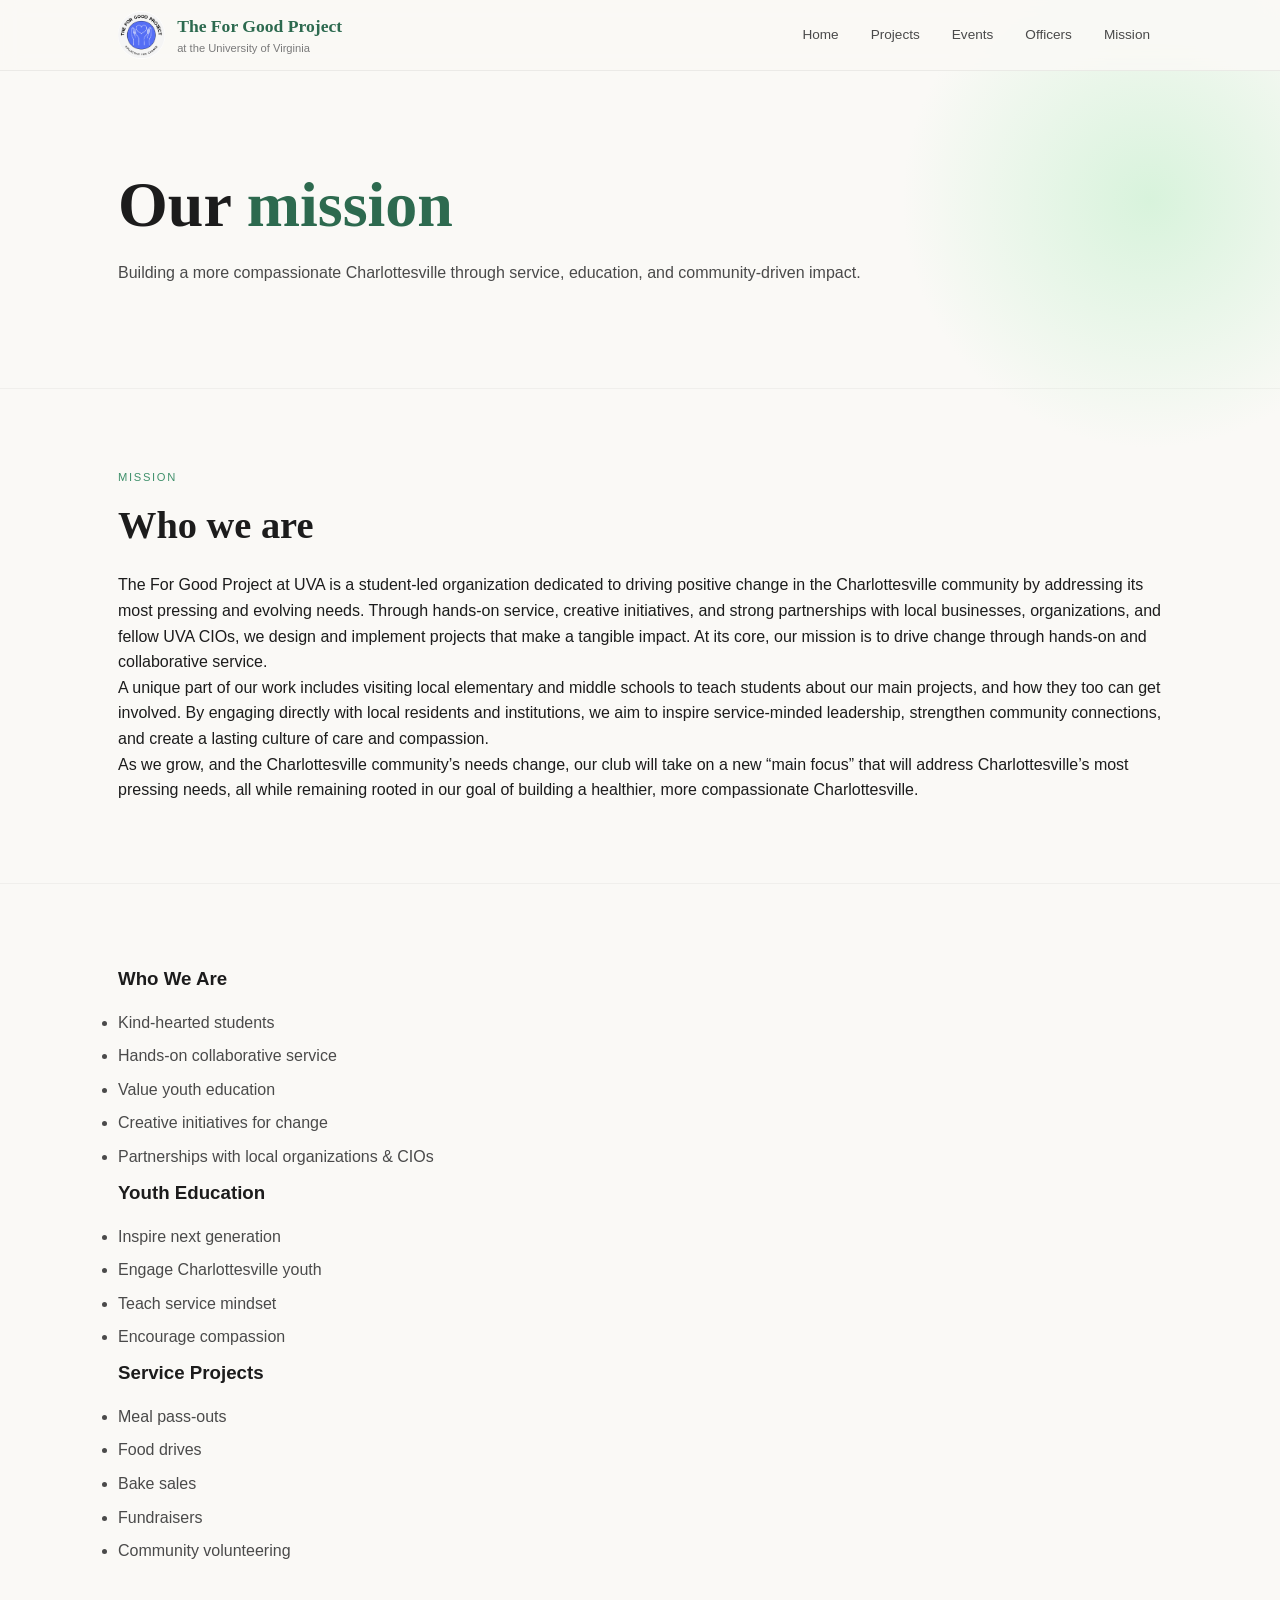
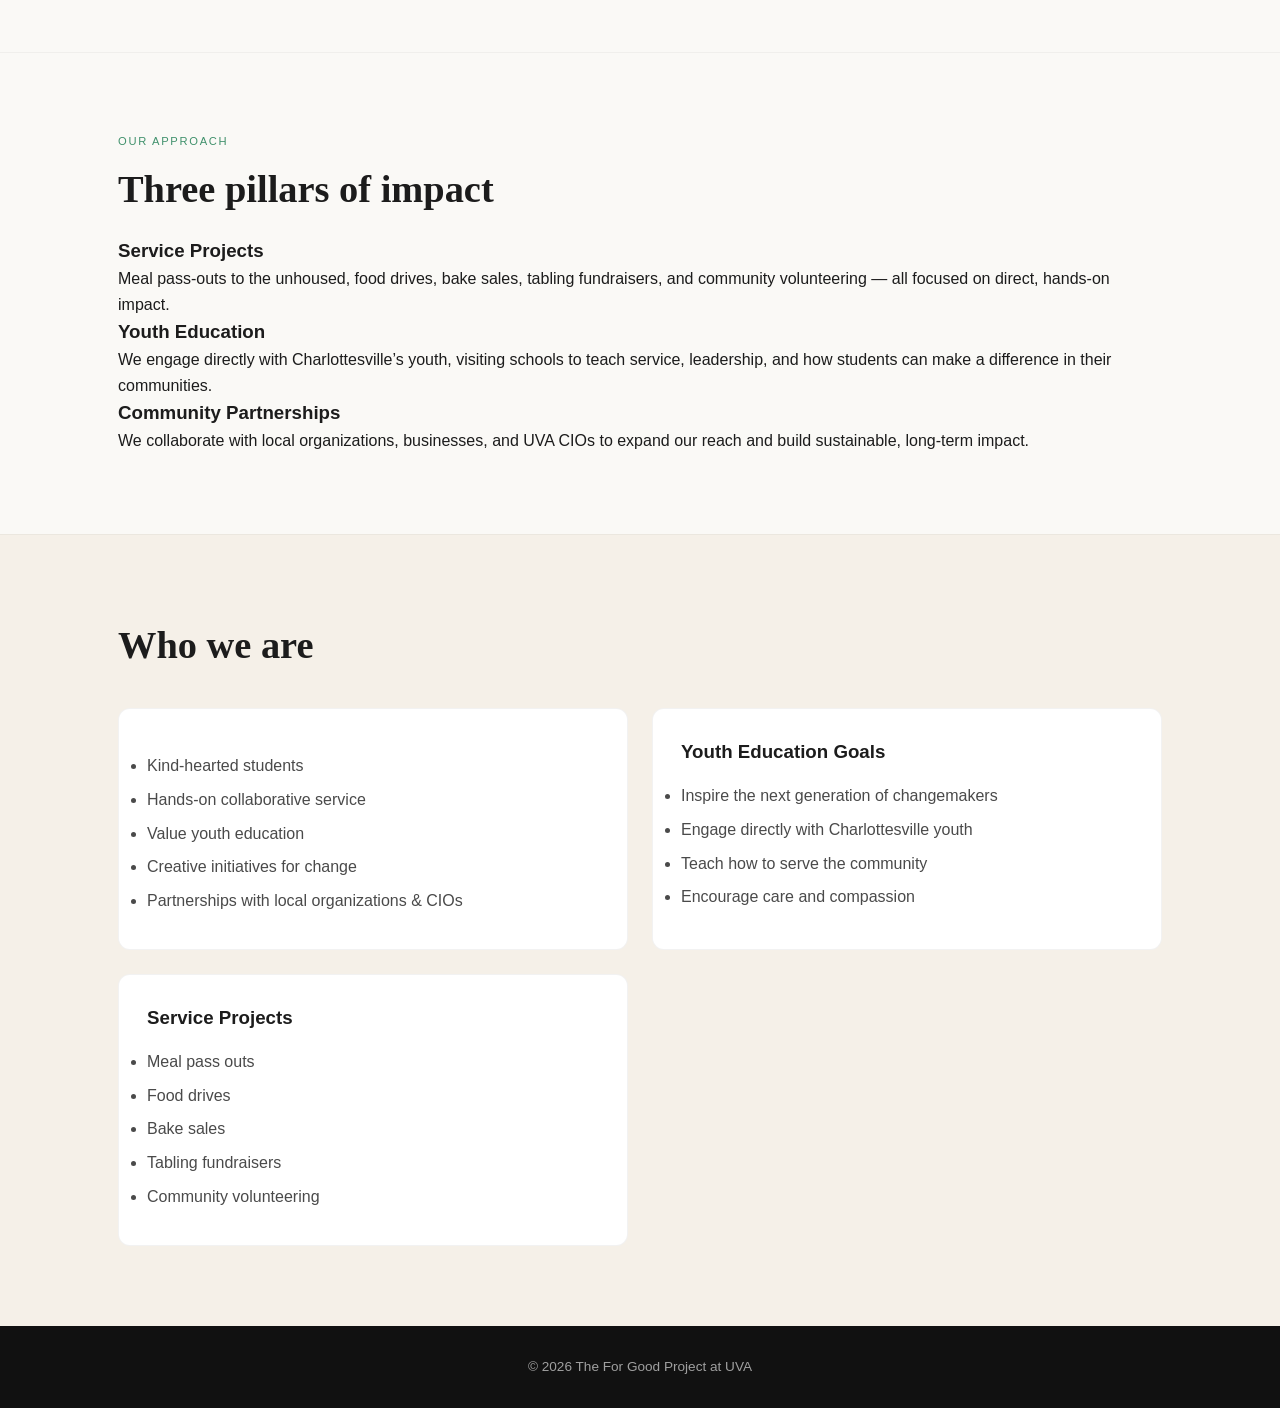
==== commit d7cf310d: "Update index.html" ====
--- a/about/index.html
+++ b/about/index.html
@@ -53,36 +53,77 @@
 </section>
 
 <!-- FULL MISSION -->
-<section class="mission">
-    <div class="container">
-
-        <h2 class="section-title">What drives us</h2>
-
-        <p class="section-body">
-            The For Good Project at UVA is a student-led organization dedicated to driving positive
-            change in the Charlottesville community by addressing its most pressing and evolving needs.
-        </p>
-
-        <p class="section-body">
-            Through hands-on service, creative initiatives, and strong partnerships with local businesses,
-            organizations, and fellow UVA CIOs, we design and implement projects that make a tangible
-            impact. At its core, our mission is to drive change through hands-on and collaborative service.
-        </p>
-
-        <p class="section-body">
-            A unique part of our work includes visiting local elementary and middle schools to teach
-            students about our main projects, and how they too can get involved. By engaging directly with
-            local residents and institutions, we aim to inspire service-minded leadership, strengthen
-            community connections, and create a lasting culture of care and compassion.
-        </p>
-
-        <p class="section-body">
-            As we grow, and the Charlottesville community’s needs change, our club will take on a new
-            “main focus” that will address Charlottesville’s most pressing needs, all while remaining rooted
-            in our goal of building a healthier, more compassionate Charlottesville.
-        </p>
-
-    </div>
+<section>
+<div class="container">
+
+<p class="section-eyebrow">Mission</p>
+
+<h2 class="section-title">Who we are</h2>
+
+<div class="card">
+
+<p>
+The For Good Project at UVA is a student-led organization dedicated to driving positive
+change in the Charlottesville community by addressing its most pressing and evolving needs.
+Through hands-on service, creative initiatives, and strong partnerships with local businesses,
+organizations, and fellow UVA CIOs, we design and implement projects that make a tangible
+impact. At its core, our mission is to drive change through hands-on and collaborative service.
+</p>
+
+<p>
+A unique part of our work includes visiting local elementary and middle schools to teach
+students about our main projects, and how they too can get involved. By engaging directly with
+local residents and institutions, we aim to inspire service-minded leadership, strengthen
+community connections, and create a lasting culture of care and compassion.
+</p>
+
+<p>
+As we grow, and the Charlottesville community’s needs change, our club will take on a new
+“main focus” that will address Charlottesville’s most pressing needs, all while remaining rooted
+in our goal of building a healthier, more compassionate Charlottesville.
+</p>
+
+</div>
+
+</div>
+</section>
+
+<section>
+<div class="container grid-3">
+
+<div class="card">
+<h3>Who We Are</h3>
+<ul class="bullets">
+<li>Kind-hearted students</li>
+<li>Hands-on collaborative service</li>
+<li>Value youth education</li>
+<li>Creative initiatives for change</li>
+<li>Partnerships with local organizations & CIOs</li>
+</ul>
+</div>
+
+<div class="card">
+<h3>Youth Education</h3>
+<ul class="bullets">
+<li>Inspire next generation</li>
+<li>Engage Charlottesville youth</li>
+<li>Teach service mindset</li>
+<li>Encourage compassion</li>
+</ul>
+</div>
+
+<div class="card">
+<h3>Service Projects</h3>
+<ul class="bullets">
+<li>Meal pass-outs</li>
+<li>Food drives</li>
+<li>Bake sales</li>
+<li>Fundraisers</li>
+<li>Community volunteering</li>
+</ul>
+</div>
+
+</div>
 </section>
 
 <!-- 3 PILLARS -->
--- a/css/styles.css
+++ b/css/styles.css
@@ -1,109 +1,418 @@
-/* RESET */
-*, *::before, *::after { box-sizing:border-box; margin:0; padding:0; }
-
-/* TOKENS */
-:root{
-  --green:#2d6a4f;
-  --green-mid:#40916c;
-  --green-light:#74c69d;
-  --green-pale:#d8f3dc;
-
-  --cream:#faf9f6;
-  --warm:#f5f0e8;
-
-  --charcoal:#1c1c1c;
-  --mid:#4a4a4a;
-  --muted:#7a7a7a;
-
-  --radius:12px;
-  --container:1100px;
-
-  --font-display:'Playfair Display', serif;
-  --font-body:'DM Sans', sans-serif;
-}
-
-/* BASE */
-body{
-  font-family:var(--font-body);
-  background:var(--cream);
-  color:var(--charcoal);
-  line-height:1.6;
-  padding-top:70px;
-}
-.container{max-width:var(--container);margin:auto;padding:0 1.5rem;}
-img{max-width:100%;display:block;}
-a{text-decoration:none;color:inherit;}
-
-/* HEADER */
-.site-header{
-  position:fixed;top:0;left:0;right:0;
-  background:rgba(250,249,246,.9);
-  backdrop-filter:blur(10px);
-  border-bottom:1px solid rgba(0,0,0,.06);
-}
-.header-inner{display:flex;justify-content:space-between;align-items:center;height:70px;}
-.brand{display:flex;align-items:center;gap:.75rem;}
-.brand-name{font-family:var(--font-display);color:var(--green);font-weight:700;}
-.brand-tagline{font-size:.7rem;color:var(--muted);}
-.site-nav{display:flex;gap:.5rem;}
-.nav-link{padding:.4rem .7rem;border-radius:6px;font-size:.85rem;}
-.nav-link:hover{background:var(--green-pale);color:var(--green);}
-
-/* HERO */
-.hero{padding:100px 0 60px;}
-.hero__title{font-family:var(--font-display);font-size:clamp(2.6rem,5vw,4rem);}
-.accent{color:var(--green);}
-.hero__subtitle{color:var(--mid);margin:1rem 0 2rem;max-width:600px;}
-.hero__actions{display:flex;gap:1rem;flex-wrap:wrap;}
-
-/* BUTTONS */
-.btn{padding:.8rem 1.6rem;border-radius:8px;font-weight:600;}
-.btn--primary{background:var(--green);color:#fff;}
-.btn--outline{border:2px solid var(--green);color:var(--green);}
-.btn--light{background:#fff;}
-.btn--ghost{border:1px solid rgba(255,255,255,.4);color:#fff;}
-
-/* SECTIONS */
-section{padding:80px 0;}
-.section-title{font-family:var(--font-display);margin-bottom:1rem;}
-.section-body{max-width:650px;color:var(--mid);}
-section+section{border-top:1px solid rgba(0,0,0,.04);}
-
-/* PROJECTS */
-.projects{background:var(--warm);}
-.project-row{display:grid;grid-template-columns:1fr 1fr;gap:3rem;margin-top:2rem;}
-.project-row.reverse{direction:rtl;}
-.project-row.reverse>*{direction:ltr;}
-
-.media-card{
-  height:260px;
-  border-radius:var(--radius);
-  background:linear-gradient(135deg,var(--green-pale),var(--warm));
-  display:flex;align-items:center;justify-content:center;
-  border:1px dashed rgba(0,0,0,.08);
-}
-
-/* TEAM */
-.team__grid{display:grid;grid-template-columns:repeat(4,1fr);gap:1rem;margin-top:2rem;}
-.team-card{background:#fff;padding:1rem;border-radius:var(--radius);text-align:center;}
-.avatar{
-  width:100%;aspect-ratio:1;
-  background:linear-gradient(135deg,var(--green-pale),var(--warm));
-  border-radius:12px;margin-bottom:1rem;
-}
-
-/* BULLETS */
-.bullets li{margin:.4rem 0;color:var(--mid);}
-
-/* CTA */
-.cta{background:var(--charcoal);color:#fff;text-align:center;}
-.cta__actions{display:flex;justify-content:center;gap:1rem;}
-
-/* FOOTER */
-.site-footer{background:#111;color:#aaa;text-align:center;padding:25px;}
-
-/* RESPONSIVE */
-@media(max-width:900px){
-  .project-row{grid-template-columns:1fr;}
-  .team__grid{grid-template-columns:repeat(2,1fr);}
-}
+/* ─────────────────────────────
+   RESET
+──────────────────────────── */
+
+*, *::before, *::after {
+    box-sizing: border-box;
+    margin: 0;
+    padding: 0;
+}
+
+/* ─────────────────────────────
+   TOKENS
+──────────────────────────── */
+
+:root {
+    --green: #2d6a4f;
+    --green-mid: #40916c;
+    --green-light: #74c69d;
+    --green-pale: #d8f3dc;
+
+    --cream: #faf9f6;
+    --warm-white: #f5f0e8;
+
+    --charcoal: #1c1c1c;
+    --mid: #4a4a4a;
+    --muted: #7a7a7a;
+
+    --radius: 12px;
+    --container: 1100px;
+
+    --font-display: 'Playfair Display', serif;
+    --font-body: 'DM Sans', sans-serif;
+}
+
+/* ─────────────────────────────
+   BASE
+──────────────────────────── */
+
+html {
+    scroll-behavior: smooth;
+}
+
+body {
+    font-family: var(--font-body);
+    background: var(--cream);
+    color: var(--charcoal);
+    line-height: 1.6;
+    padding-top: 70px; /* FIXED HEADER OFFSET */
+}
+
+.container {
+    max-width: var(--container);
+    margin: 0 auto;
+    padding: 0 1.75rem;
+}
+
+img {
+    max-width: 100%;
+    display: block;
+}
+
+a {
+    text-decoration: none;
+    color: inherit;
+}
+
+/* ─────────────────────────────
+   HEADER
+──────────────────────────── */
+
+.site-header {
+    position: fixed;
+    top: 0; left: 0; right: 0;
+    z-index: 100;
+    background: rgba(250,249,246,0.9);
+    backdrop-filter: blur(10px);
+    border-bottom: 1px solid rgba(0,0,0,0.06);
+}
+
+.header-inner {
+    display: flex;
+    justify-content: space-between;
+    align-items: center;
+    height: 70px;
+}
+
+.brand {
+    display: flex;
+    align-items: center;
+    gap: 0.75rem;
+}
+
+.brand-name {
+    font-family: var(--font-display);
+    font-size: 1.1rem;
+    font-weight: 700;
+    color: var(--green);
+}
+
+.brand-tagline {
+    font-size: 0.7rem;
+    color: var(--muted);
+}
+
+.site-nav {
+    display: flex;
+    gap: 0.5rem;
+}
+
+.nav-link {
+    font-size: 0.85rem;
+    padding: 0.45rem 0.75rem;
+    border-radius: 6px;
+    color: var(--mid);
+    transition: all 0.2s ease;
+}
+
+.nav-link:hover {
+    background: var(--green-pale);
+    color: var(--green);
+}
+
+/* ─────────────────────────────
+   HERO
+──────────────────────────── */
+
+.hero {
+    padding: 100px 0 70px;
+    position: relative;
+}
+
+.hero::before {
+    content: "";
+    position: absolute;
+    top: -120px;
+    right: -120px;
+    width: 500px;
+    height: 500px;
+    background: radial-gradient(circle, var(--green-pale), transparent 70%);
+    border-radius: 50%;
+}
+
+.hero__inner {
+    max-width: 650px;
+}
+
+.hero__eyebrow {
+    font-size: 0.7rem;
+    text-transform: uppercase;
+    letter-spacing: 0.15em;
+    color: var(--green-mid);
+    background: var(--green-pale);
+    padding: 0.35rem 0.8rem;
+    border-radius: 999px;
+    display: inline-block;
+    margin-bottom: 1.25rem;
+}
+
+.hero__title {
+    font-family: var(--font-display);
+    font-size: clamp(2.6rem, 5vw, 4rem);
+    line-height: 1.1;
+    margin-bottom: 1.25rem;
+}
+
+.accent {
+    color: var(--green);
+}
+
+.hero__subtitle {
+    color: var(--mid);
+    margin-bottom: 2rem;
+}
+
+.hero__actions {
+    display: flex;
+    gap: 1rem;
+    flex-wrap: wrap;
+}
+
+/* ─────────────────────────────
+   BUTTONS
+──────────────────────────── */
+
+.btn {
+    padding: 0.8rem 1.6rem;
+    border-radius: 8px;
+    font-weight: 600;
+    cursor: pointer;
+    transition: all 0.2s ease;
+}
+
+.btn--primary {
+    background: var(--green);
+    color: white;
+}
+
+.btn--primary:hover {
+    background: var(--green-mid);
+    transform: translateY(-2px);
+}
+
+.btn--outline {
+    border: 2px solid var(--green);
+    color: var(--green);
+}
+
+.btn--outline:hover {
+    background: var(--green-pale);
+}
+
+.btn--light {
+    background: white;
+    color: var(--charcoal);
+}
+
+.btn--ghost {
+    border: 1px solid rgba(255,255,255,0.4);
+    color: white;
+}
+
+/* ─────────────────────────────
+   SECTIONS
+──────────────────────────── */
+
+section {
+    padding: 80px 0;
+}
+
+.section-eyebrow {
+    font-size: 0.7rem;
+    text-transform: uppercase;
+    letter-spacing: 0.15em;
+    color: var(--green-mid);
+    margin-bottom: 0.5rem;
+}
+
+.section-title {
+    font-family: var(--font-display);
+    font-size: clamp(1.7rem, 3vw, 2.4rem);
+    margin-bottom: 1rem;
+}
+
+.section-body {
+    color: var(--mid);
+    max-width: 600px;
+}
+
+/* subtle divider */
+section + section {
+    border-top: 1px solid rgba(0,0,0,0.04);
+}
+
+/* ─────────────────────────────
+   MISSION
+──────────────────────────── */
+
+.mission {
+    background: white;
+}
+
+/* ─────────────────────────────
+   PROJECTS
+──────────────────────────── */
+
+.projects {
+    background: var(--warm-white);
+}
+
+.projects__grid {
+    display: grid;
+    grid-template-columns: repeat(2, 1fr);
+    gap: 1.5rem;
+    margin-top: 2rem;
+}
+
+.project-card {
+    background: white;
+    border-radius: var(--radius);
+    padding: 1.75rem;
+    border: 1px solid rgba(0,0,0,0.05);
+    transition: all 0.2s ease;
+}
+
+.project-card:hover {
+    transform: translateY(-4px);
+    box-shadow: 0 10px 25px rgba(0,0,0,0.08);
+}
+
+/* ─────────────────────────────
+   TEAM
+──────────────────────────── */
+
+.team {
+    background: var(--cream);
+}
+
+.team__grid {
+    display: grid;
+    grid-template-columns: repeat(4, 1fr);
+    gap: 1.25rem;
+    margin-top: 2rem;
+}
+
+.team-card {
+    background: white;
+    border-radius: var(--radius);
+    padding: 1.5rem;
+    text-align: center;
+    transition: all 0.2s ease;
+}
+
+.team-card:hover {
+    transform: translateY(-4px);
+    box-shadow: 0 10px 25px rgba(0,0,0,0.08);
+}
+
+/* ─────────────────────────────
+   CTA
+──────────────────────────── */
+
+.cta {
+    background: var(--charcoal);
+    color: white;
+    text-align: center;
+}
+
+.cta__title {
+    font-family: var(--font-display);
+    font-size: 2rem;
+    margin-bottom: 1rem;
+}
+
+.cta__text {
+    color: rgba(255,255,255,0.7);
+    margin-bottom: 1.5rem;
+}
+
+.cta__actions {
+    display: flex;
+    justify-content: center;
+    gap: 1rem;
+    flex-wrap: wrap;
+}
+
+/* ─────────────────────────────
+   FOOTER
+──────────────────────────── */
+
+.site-footer {
+    background: #111;
+    color: rgba(255,255,255,0.6);
+    padding: 30px 0;
+    text-align: center;
+    font-size: 0.85rem;
+}
+
+/* ─────────────────────────────
+   RESPONSIVE
+──────────────────────────── */
+
+@media (max-width: 900px) {
+    .projects__grid {
+        grid-template-columns: 1fr;
+    }
+
+    .team__grid {
+        grid-template-columns: repeat(2, 1fr);
+    }
+}
+
+/* ───────── MEDIA / IMAGES ───────── */
+
+.media-card {
+    width: 100%;
+    height: 260px;
+    border-radius: var(--radius);
+    background: linear-gradient(135deg, var(--green-pale), var(--warm-white));
+    display: flex;
+    align-items: center;
+    justify-content: center;
+    color: var(--muted);
+    font-size: 0.85rem;
+    border: 1px dashed rgba(0,0,0,0.08);
+}
+
+.project-row {
+    display: grid;
+    grid-template-columns: 1fr 1fr;
+    gap: 3rem;
+    align-items: center;
+    margin-top: 3rem;
+}
+
+.project-row.reverse {
+    direction: rtl;
+}
+.project-row.reverse > * {
+    direction: ltr;
+}
+
+/* exec photos */
+.avatar {
+    width: 100%;
+    aspect-ratio: 1 / 1;
+    border-radius: 12px;
+    background: linear-gradient(135deg, var(--green-pale), var(--warm-white));
+    margin-bottom: 1rem;
+}
+
+/* goals list */
+.bullets {
+    margin-top: 1rem;
+}
+.bullets li {
+    margin-bottom: 0.5rem;
+    color: var(--mid);
+}
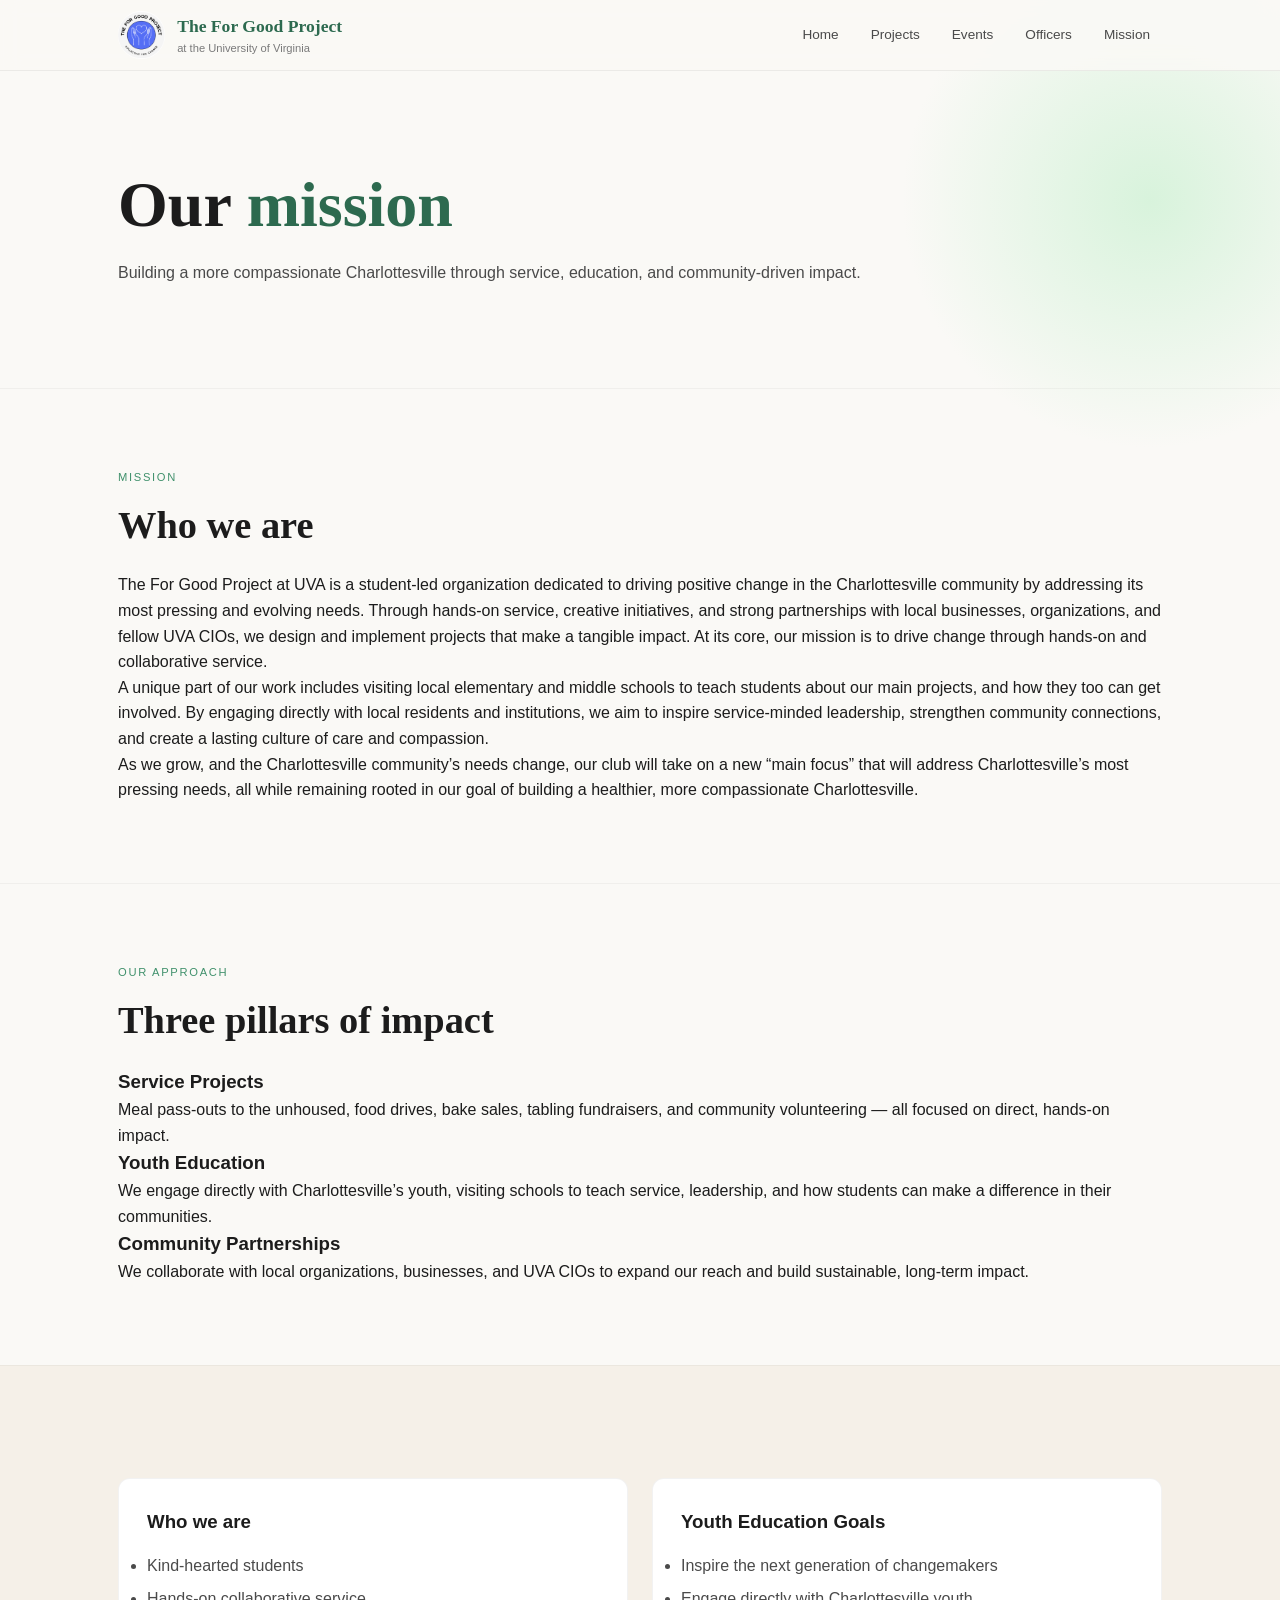
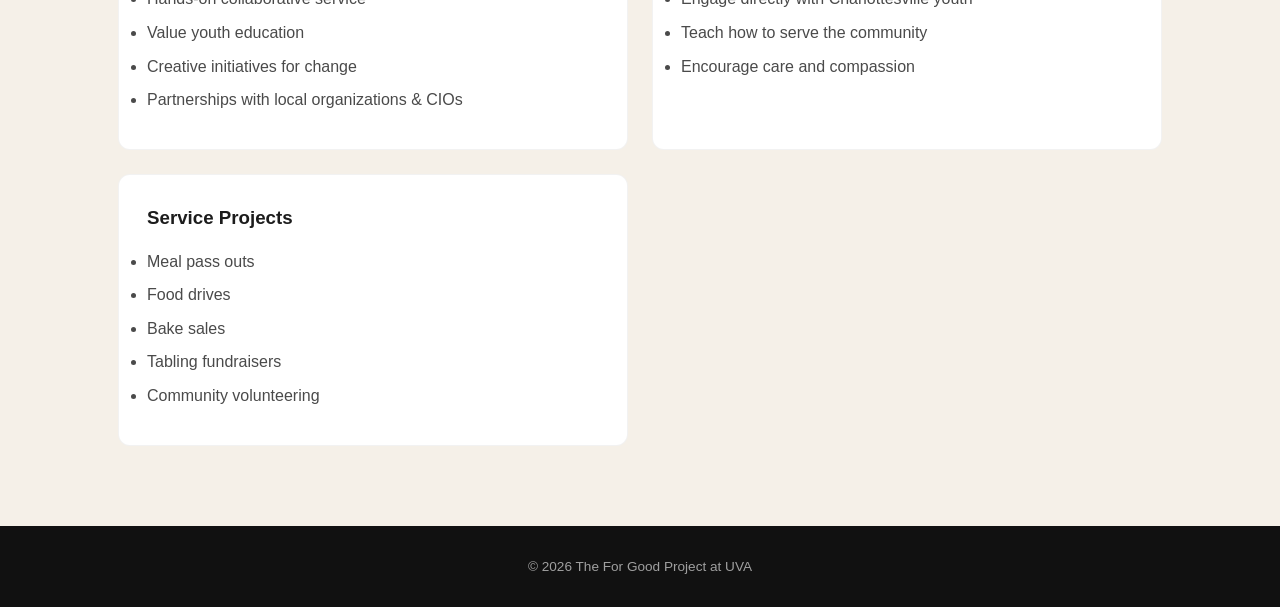
==== commit e0dfffde: "Update index.html" ====
--- a/about/index.html
+++ b/about/index.html
@@ -88,43 +88,6 @@
 </div>
 </section>
 
-<section>
-<div class="container grid-3">
-
-<div class="card">
-<h3>Who We Are</h3>
-<ul class="bullets">
-<li>Kind-hearted students</li>
-<li>Hands-on collaborative service</li>
-<li>Value youth education</li>
-<li>Creative initiatives for change</li>
-<li>Partnerships with local organizations & CIOs</li>
-</ul>
-</div>
-
-<div class="card">
-<h3>Youth Education</h3>
-<ul class="bullets">
-<li>Inspire next generation</li>
-<li>Engage Charlottesville youth</li>
-<li>Teach service mindset</li>
-<li>Encourage compassion</li>
-</ul>
-</div>
-
-<div class="card">
-<h3>Service Projects</h3>
-<ul class="bullets">
-<li>Meal pass-outs</li>
-<li>Food drives</li>
-<li>Bake sales</li>
-<li>Fundraisers</li>
-<li>Community volunteering</li>
-</ul>
-</div>
-
-</div>
-</section>
 
 <!-- 3 PILLARS -->
 <section class="pillars">
@@ -168,11 +131,10 @@
 <section class="projects">
     <div class="container">
 
-        <h2 class="section-title">Who we are</h2>
-
         <div class="projects__grid">
 
             <div class="project-card">
+                <h3>Who we are</h3>
                 <ul class="bullets">
                     <li>Kind-hearted students</li>
                     <li>Hands-on collaborative service</li>
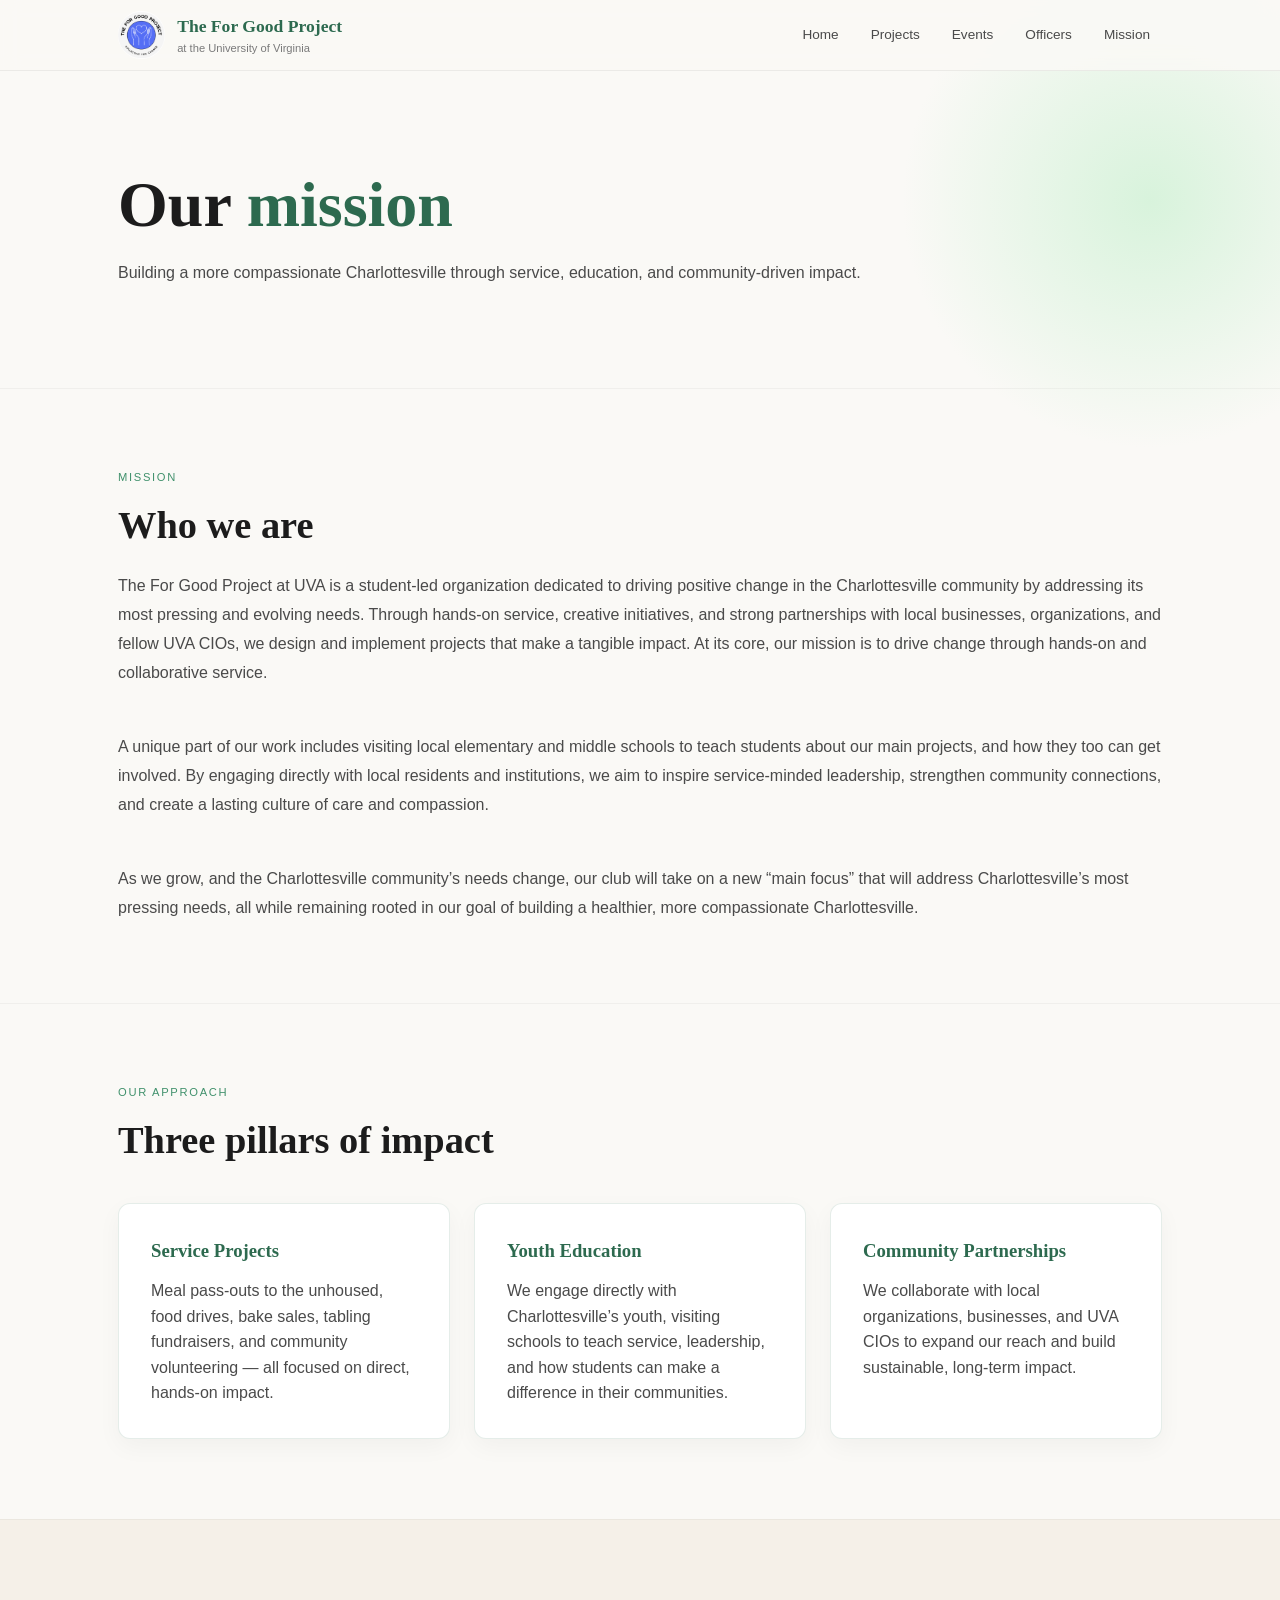
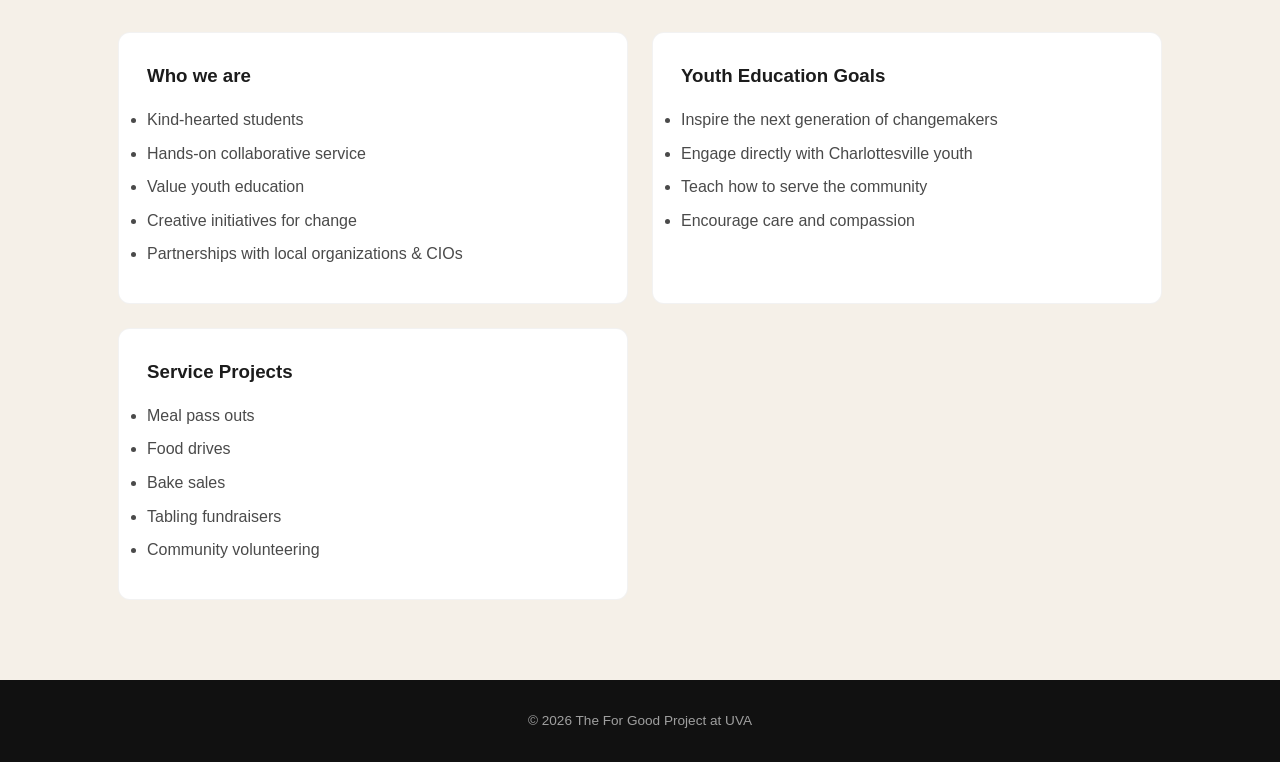
==== commit 5e4412ec: "Update index.html" ====
--- a/about/index.html
+++ b/about/index.html
@@ -68,15 +68,21 @@
 Through hands-on service, creative initiatives, and strong partnerships with local businesses,
 organizations, and fellow UVA CIOs, we design and implement projects that make a tangible
 impact. At its core, our mission is to drive change through hands-on and collaborative service.
+    
 </p>
+
+</br>
 
 <p>
 A unique part of our work includes visiting local elementary and middle schools to teach
 students about our main projects, and how they too can get involved. By engaging directly with
 local residents and institutions, we aim to inspire service-minded leadership, strengthen
 community connections, and create a lasting culture of care and compassion.
+    
 </p>
 
+</br>
+    
 <p>
 As we grow, and the Charlottesville community’s needs change, our club will take on a new
 “main focus” that will address Charlottesville’s most pressing needs, all while remaining rooted
--- a/css/styles.css
+++ b/css/styles.css
@@ -416,3 +416,174 @@
     margin-bottom: 0.5rem;
     color: var(--mid);
 }
+
+.pillars__grid {
+    display: grid;
+    grid-template-columns: repeat(3, 1fr);
+    gap: 1.5rem;
+    margin-top: 2rem;
+}
+
+.pillar-card {
+    background: white;
+    border-radius: var(--radius);
+    padding: 2rem;
+    border: 1px solid rgba(45,106,79,0.12);
+    box-shadow: 0 8px 24px rgba(0,0,0,0.04);
+    transition: transform 0.2s ease, box-shadow 0.2s ease;
+}
+
+.pillar-card:hover {
+    transform: translateY(-4px);
+    box-shadow: 0 12px 30px rgba(0,0,0,0.08);
+}
+
+.pillar-card h3 {
+    font-family: var(--font-display);
+    color: var(--green);
+    margin-bottom: 0.75rem;
+}
+
+.pillar-card p {
+    color: var(--mid);
+    line-height: 1.6;
+}
+
+.events-grid {
+    display: grid;
+    grid-template-columns: repeat(2, 1fr);
+    gap: 1.25rem;
+    margin-top: 1rem;
+}
+
+.event-card {
+    background: white;
+    border-radius: var(--radius);
+    padding: 1.5rem;
+    border: 1px solid rgba(45,106,79,0.12);
+    box-shadow: 0 6px 18px rgba(0,0,0,0.04);
+    transition: transform 0.2s ease, box-shadow 0.2s ease;
+}
+
+.event-card:hover {
+    transform: translateY(-3px);
+    box-shadow: 0 10px 26px rgba(0,0,0,0.08);
+}
+
+.event-card h3 {
+    font-family: var(--font-display);
+    color: var(--green);
+    margin-bottom: 0.5rem;
+}
+
+.event-card p {
+    color: var(--mid);
+}
+
+.event-timeline {
+    margin-top: 2rem;
+    border-left: 2px solid var(--green-pale);
+    padding-left: 1.5rem;
+}
+
+.event-month {
+    font-family: var(--font-display);
+    color: var(--green);
+    margin: 2rem 0 1rem;
+}
+
+.event-item {
+    margin-bottom: 1.25rem;
+    position: relative;
+}
+
+.event-item::before {
+    content: "";
+    position: absolute;
+    left: -1.6rem;
+    top: 0.4rem;
+    width: 10px;
+    height: 10px;
+    background: var(--green);
+    border-radius: 50%;
+}
+
+.event-date {
+    display: block;
+    font-size: 0.85rem;
+    color: var(--muted);
+    margin-bottom: 0.2rem;
+}
+
+.event-title {
+    font-size: 1rem;
+    font-weight: 600;
+    color: var(--charcoal);
+}
+
+/* ───────── EVENTS GRID ───────── */
+
+.events-grid {
+    display: grid;
+    grid-template-columns: repeat(2, 1fr);
+    gap: 1.25rem;
+    margin-top: 2rem;
+}
+
+/* Month headers span full width */
+.event-month {
+    grid-column: 1 / -1;
+    font-family: var(--font-display);
+    font-size: 1.4rem;
+    color: var(--green);
+    margin: 1.5rem 0 0.5rem;
+}
+
+/* Event cards */
+.event-card {
+    background: white;
+    border-radius: var(--radius);
+    padding: 1.25rem 1.5rem;
+    border: 1px solid rgba(45,106,79,0.12);
+    box-shadow: 0 6px 18px rgba(0,0,0,0.04);
+    transition: transform 0.2s ease, box-shadow 0.2s ease;
+}
+
+.event-card:hover {
+    transform: translateY(-4px);
+    box-shadow: 0 12px 28px rgba(0,0,0,0.08);
+}
+
+/* BOLD DATE + TIME (your request) */
+.event-date {
+    font-weight: 700;
+    color: var(--green-mid);
+    font-size: 0.9rem;
+    margin-bottom: 0.4rem;
+}
+
+/* Title styling */
+.event-title {
+    font-size: 1.05rem;
+    font-weight: 600;
+    color: var(--charcoal);
+}
+
+/* Responsive */
+@media (max-width: 800px) {
+    .events-grid {
+        grid-template-columns: 1fr;
+    }
+}
+
+.card p {
+    margin-bottom: 1.25rem;
+    line-height: 1.8;
+    color: var(--mid);
+}
+
+.card p:last-child {
+    margin-bottom: 0;
+}
+
+
